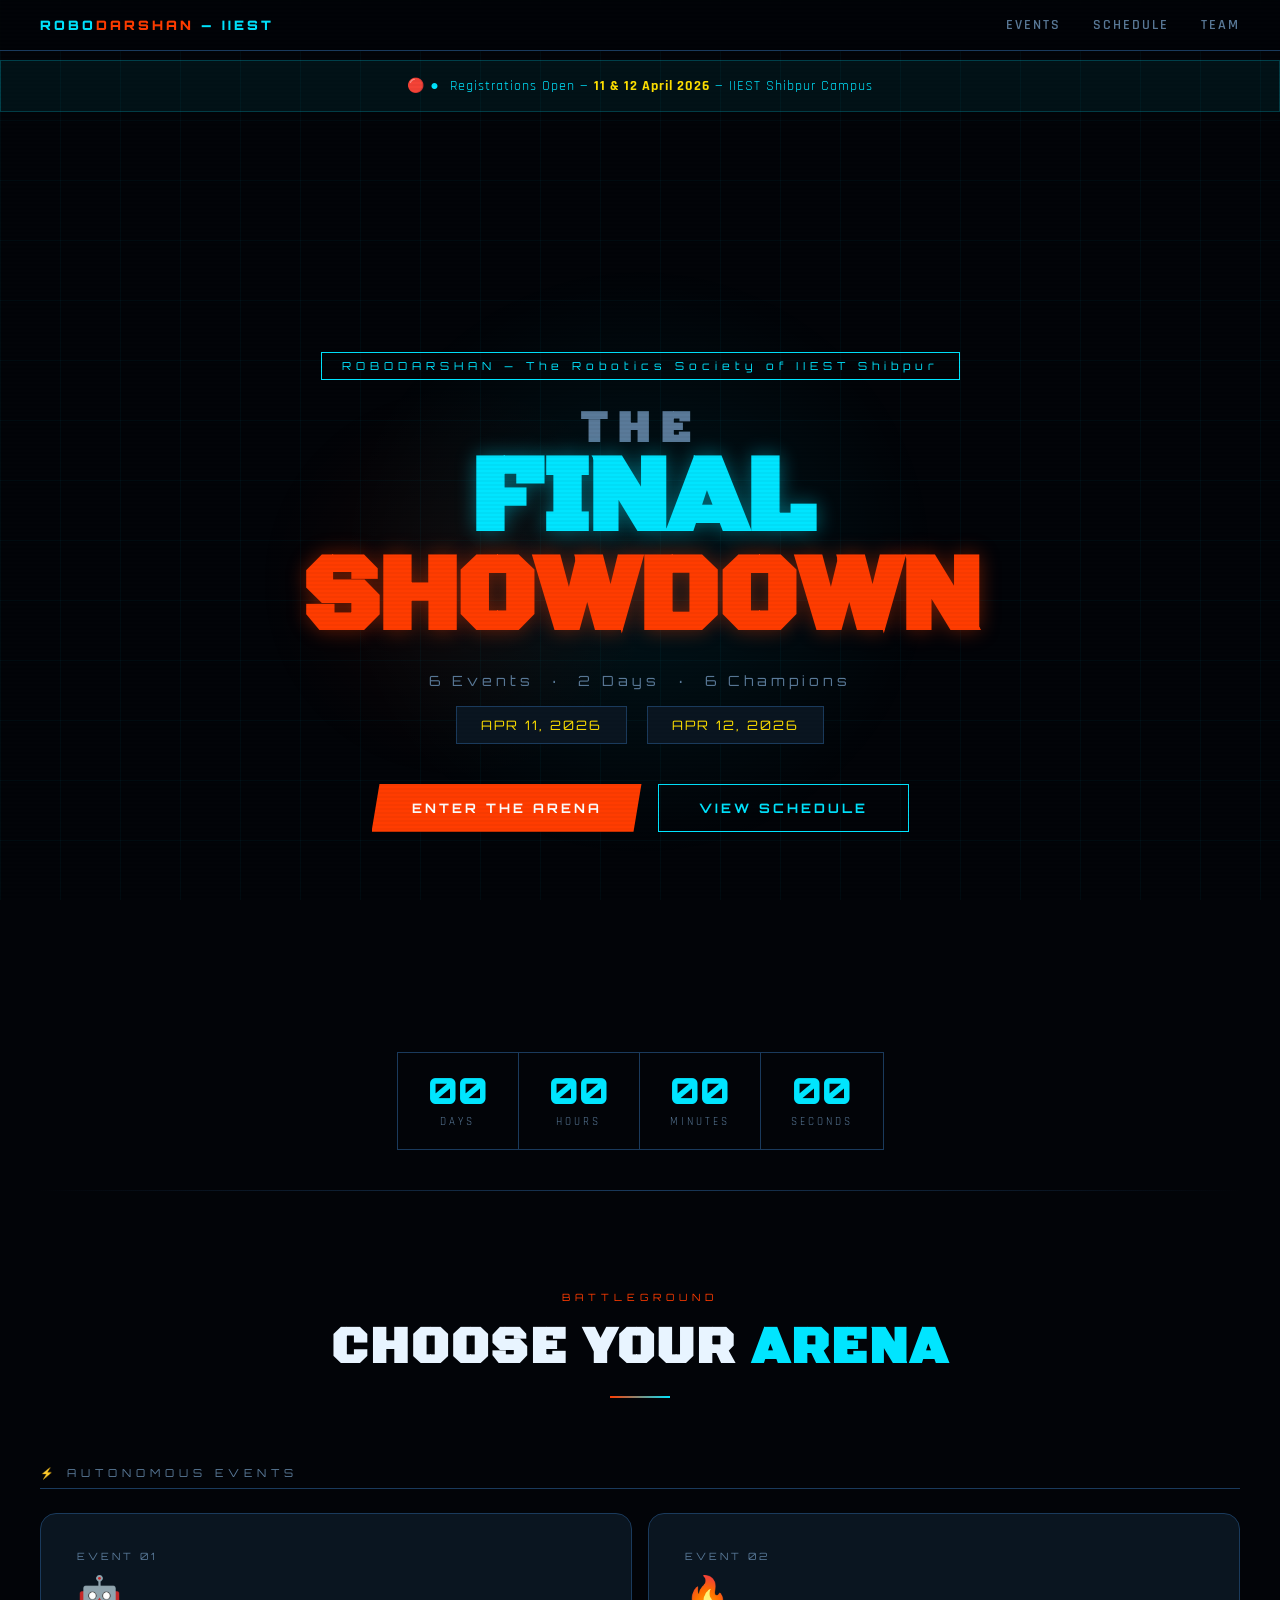
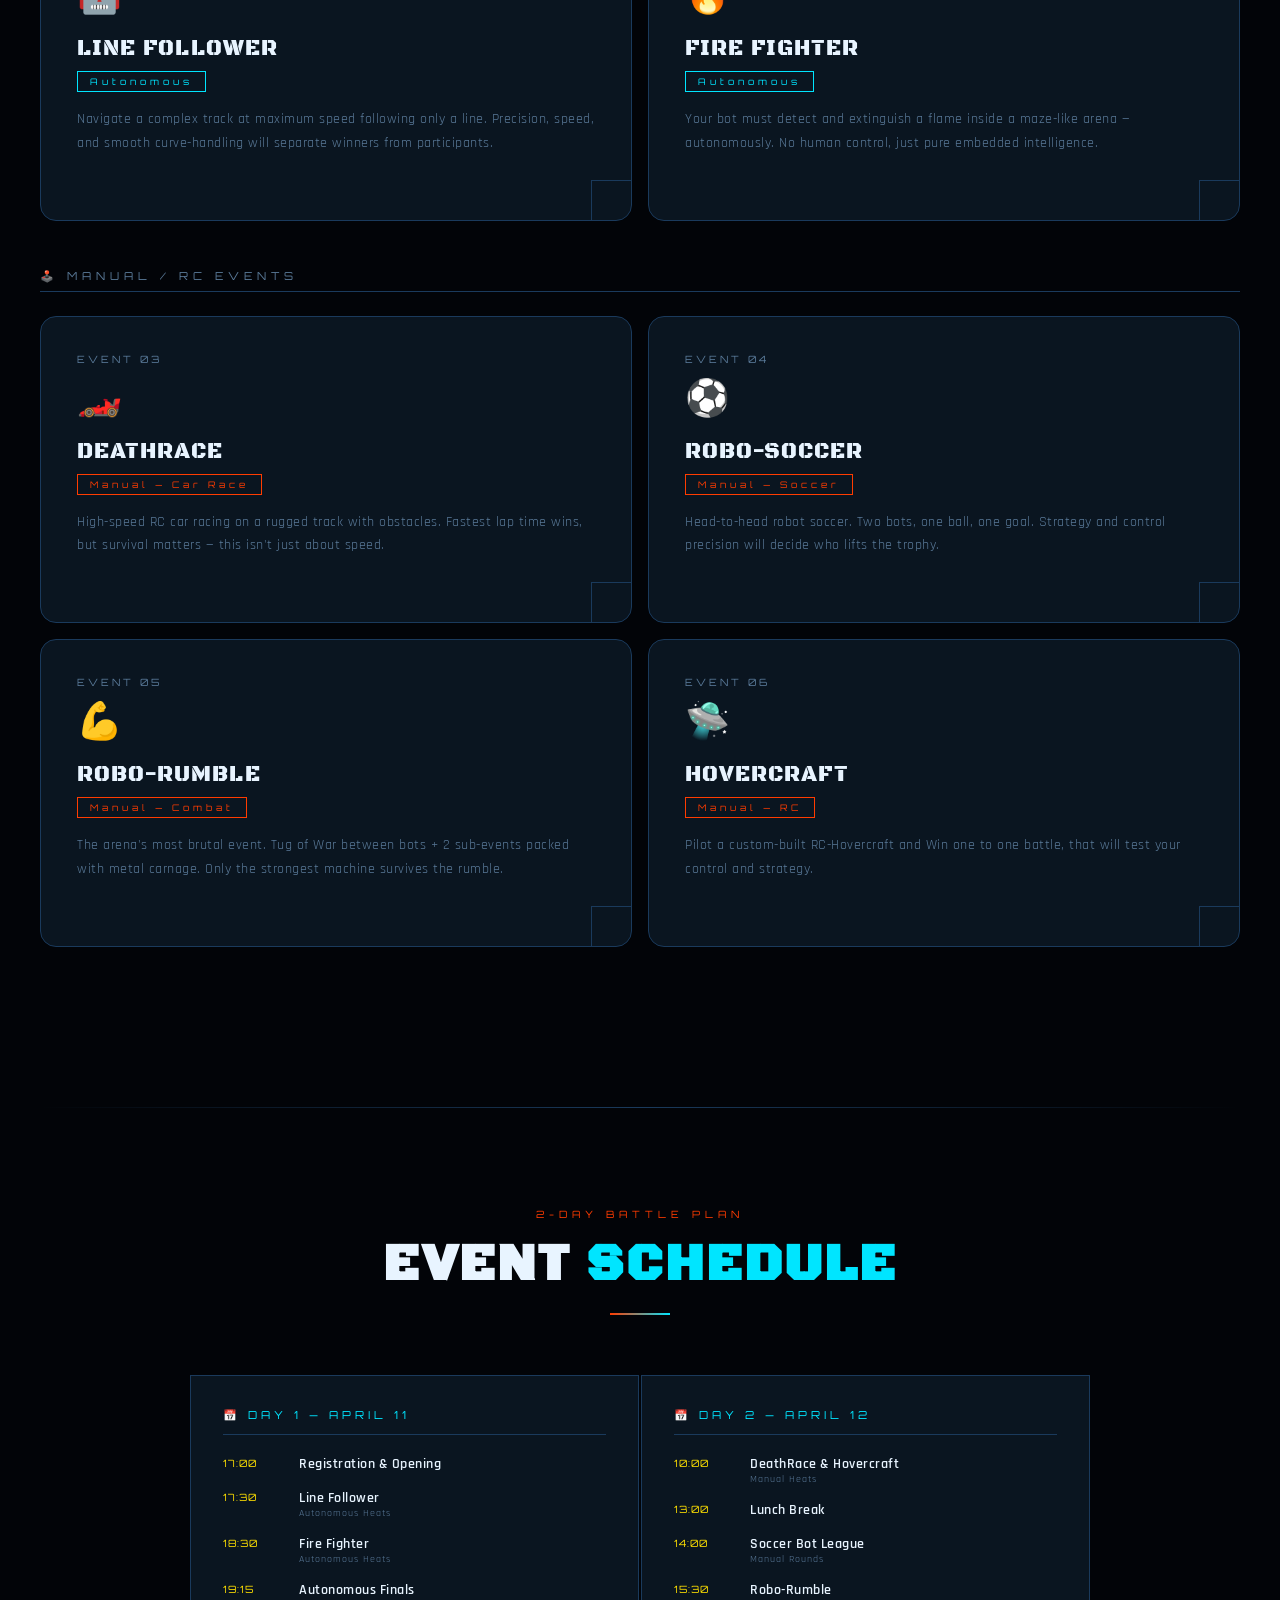
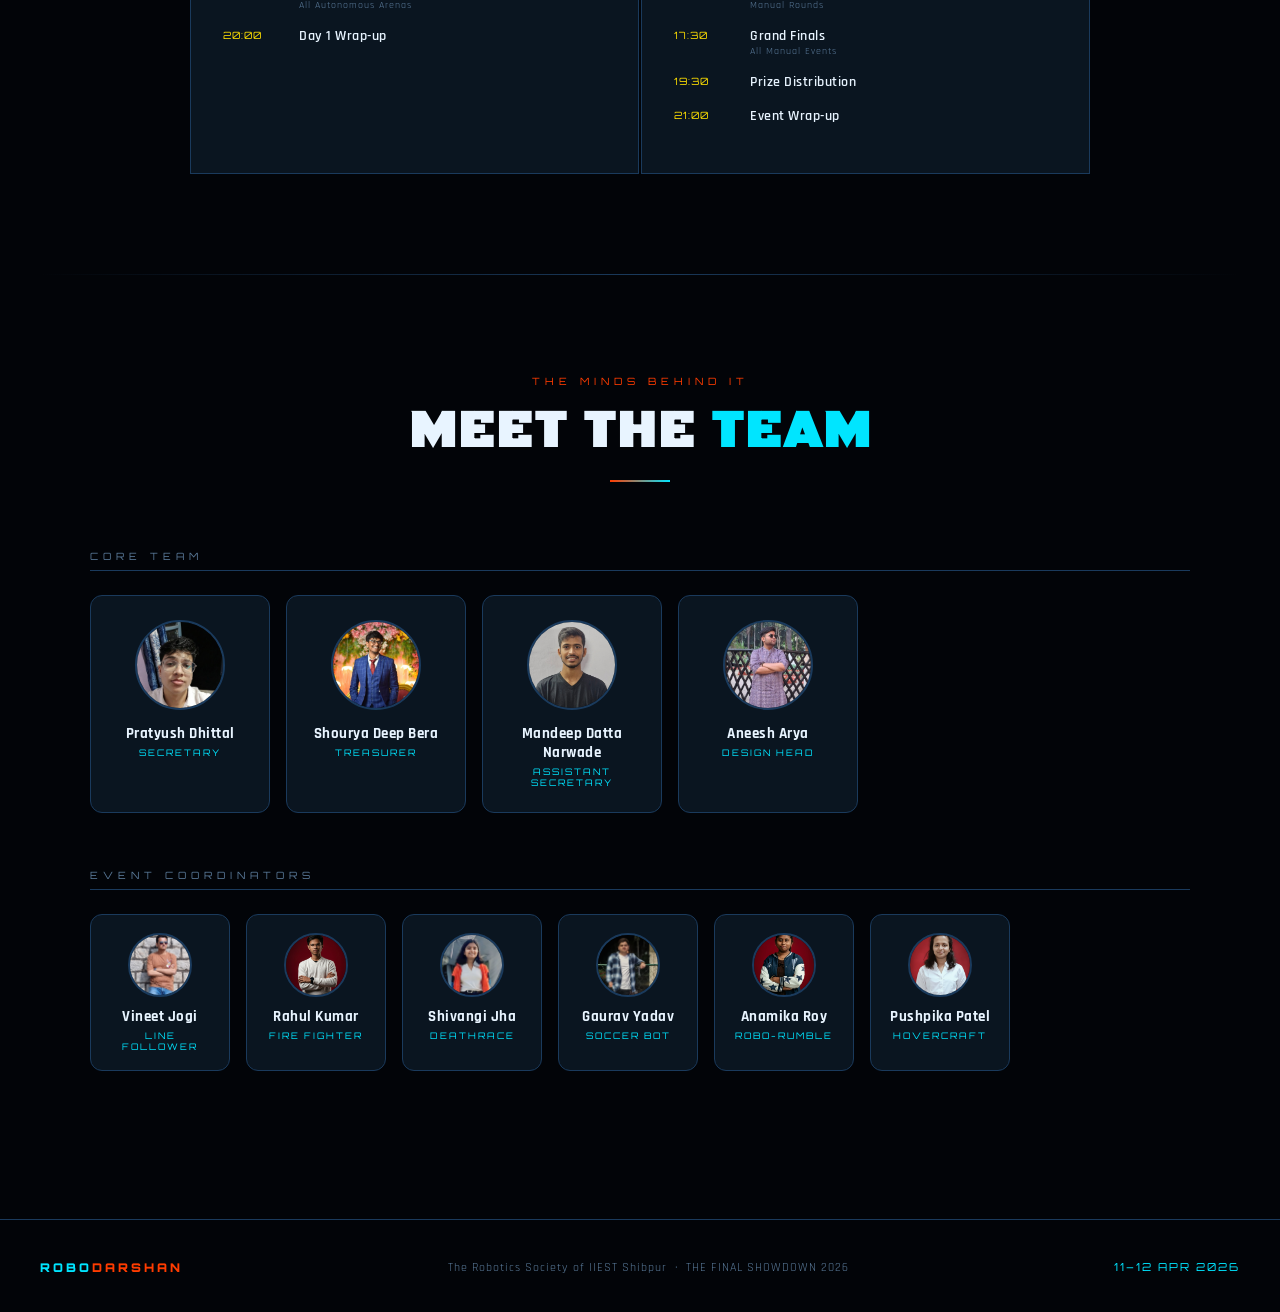
==== index.html @ cfd4f97e "Added rulebook some" ====
<!DOCTYPE html>
<html lang="en">

<head>
  <meta charset="UTF-8">
  <meta name="viewport" content="width=device-width, initial-scale=1.0">
  <title>THE FINAL SHOWDOWN — RoboDarshan, IIEST Shibpur</title>
  <link href="https://fonts.googleapis.com/css2?family=Black+Ops+One&family=Orbitron:wght@400;700;900&family=Rajdhani:wght@300;400;600;700&display=swap" rel="stylesheet">
  <link rel="stylesheet" href="style.css">
</head>

<body>

  <div class="grid-bg"></div>

  <!-- NAV -->
  <nav>
    <div class="nav-logo">ROBO<span>DARSHAN</span> — IIEST</div>
    <div class="nav-links">
      <a href="#events">Events</a>
      <a href="#schedule">Schedule</a>
      <a href="#team">Team</a>
    </div>
    <button class="hamburger" id="hamburgerBtn" onclick="toggleMobileNav()" aria-label="Toggle navigation">
      <span></span><span></span><span></span>
    </button>
  </nav>

  <!-- MOBILE NAV DRAWER -->
  <div class="mobile-nav" id="mobileNav">
    <a href="#events" onclick="closeMobileNav()">Events</a>
    <a href="#schedule" onclick="closeMobileNav()">Schedule</a>
    <a href="#team" onclick="closeMobileNav()">Team</a>
  </div>

  <!-- INFO BANNER -->
  <div class="info-banner" style="margin-top:60px">
    🔴 <span class="blink">●</span>&nbsp; Registrations Open — <strong>11 &amp; 12 April 2026</strong> — IIEST Shibpur Campus
  </div>

  <!-- HERO -->
  <section class="hero">
    <div class="hero-glow"></div>
    <div class="hero-glow2"></div>
    <div class="org-tag">ROBODARSHAN — The Robotics Society of IIEST Shibpur</div>
    <h1>
      <span class="the">THE</span>
      <span class="final">FINAL</span><br>
      <span class="showdown">SHOWDOWN</span>
    </h1>
    <p class="hero-sub">6 Events &nbsp;·&nbsp; 2 Days &nbsp;·&nbsp; 6 Champions</p>
    <div class="hero-date">
      <div class="date-badge">APR 11, 2026</div>
      <div class="date-badge">APR 12, 2026</div>
    </div>
    <div class="hero-cta">
      <a href="#events" class="btn-primary">Enter the Arena</a>
      <a href="#schedule" class="btn-secondary">View Schedule</a>
    </div>
  </section>

  <!-- COUNTDOWN -->
  <div class="countdown-section">
    <div class="countdown-wrap">
      <div class="cd-unit"><span class="cd-num" id="cd-days">18</span><span class="cd-label">Days</span></div>
      <div class="cd-unit"><span class="cd-num" id="cd-hours">00</span><span class="cd-label">Hours</span></div>
      <div class="cd-unit"><span class="cd-num" id="cd-mins">00</span><span class="cd-label">Minutes</span></div>
      <div class="cd-unit"><span class="cd-num" id="cd-secs">00</span><span class="cd-label">Seconds</span></div>
    </div>
  </div>

  <div class="divider"></div>

  <!-- EVENTS -->
  <section class="events-section" id="events">
    <div class="section-header">
      <p class="section-tag">Battleground</p>
      <h2 class="section-title">Choose Your <span>Arena</span></h2>
      <div class="section-line"></div>
    </div>

    <div style="max-width:1200px; margin:0 auto;">
      <div class="category-label">⚡ Autonomous Events</div>
      <div class="events-grid" style="margin-bottom:40px">

        <div class="event-card" onclick="openEventModal('line-follower')">
          <div class="event-num">EVENT 01</div>
          <span class="event-icon">🤖</span>
          <div class="event-name">Line Follower</div>
          <span class="event-type auto">Autonomous</span>
          <p class="event-desc">Navigate a complex track at maximum speed following only a line. Precision, speed, and smooth curve-handling will separate winners from participants.</p>
          <div class="event-click-hint">Click to register →</div>
          <div class="event-corner"></div>
        </div>

        <div class="event-card" onclick="openEventModal('fire-fighter')">
          <div class="event-num">EVENT 02</div>
          <span class="event-icon">🔥</span>
          <div class="event-name">Fire Fighter</div>
          <span class="event-type auto">Autonomous</span>
          <p class="event-desc">Your bot must detect and extinguish a flame inside a maze-like arena — autonomously. No human control, just pure embedded intelligence.</p>
          <div class="event-click-hint">Click to register →</div>
          <div class="event-corner"></div>
        </div>

      </div>

      <div class="category-label">🕹️ Manual / RC Events</div>
      <div class="events-grid">

        <div class="event-card manual" onclick="openEventModal('deathrace')">
          <div class="event-num">EVENT 03</div>
          <span class="event-icon">🏎️</span>
          <div class="event-name">DeathRace</div>
          <span class="event-type manual">Manual — Car Race</span>
          <p class="event-desc">High-speed RC car racing on a rugged track with obstacles. Fastest lap time wins, but survival matters — this isn't just about speed.</p>
          <div class="event-click-hint">Click to register →</div>
          <div class="event-corner"></div>
        </div>

        <div class="event-card manual" onclick="openEventModal('soccer-bot')">
          <div class="event-num">EVENT 04</div>
          <span class="event-icon">⚽</span>
          <div class="event-name">Robo-Soccer</div>
          <span class="event-type manual">Manual — Soccer</span>
          <p class="event-desc">Head-to-head robot soccer. Two bots, one ball, one goal. Strategy and control precision will decide who lifts the trophy.</p>
          <div class="event-click-hint">Click to register →</div>
          <div class="event-corner"></div>
        </div>

        <div class="event-card manual" onclick="openEventModal('robo-rumble')">
          <div class="event-num">EVENT 05</div>
          <span class="event-icon">💪</span>
          <div class="event-name">Robo-Rumble</div>
          <span class="event-type manual">Manual — Combat</span>
          <p class="event-desc">The arena's most brutal event. Tug of War between bots + 2 sub-events packed with metal carnage. Only the strongest machine survives the rumble.</p>
          <div class="event-click-hint">Click to register →</div>
          <div class="event-corner"></div>
        </div>

        <div class="event-card manual" onclick="openEventModal('hovercraft')">
          <div class="event-num">EVENT 06</div>
          <span class="event-icon">🛸</span>
          <div class="event-name">Hovercraft</div>
          <span class="event-type manual">Manual — RC</span>
          <p class="event-desc">Pilot a custom-built RC-Hovercraft and Win one to one battle, that will test your control and strategy.</p>
          <div class="event-click-hint">Click to register →</div>
          <div class="event-corner"></div>
        </div>

      </div>
    </div>
  </section>

  <!-- EVENT MODAL -->
  <div class="modal-overlay" id="eventModal" onclick="closeEventModal(event)">
    <div class="modal-box">
      <button class="modal-close" onclick="closeEventModal(null, true)">✕</button>

      <!-- INFO PANEL -->
      <div class="modal-header">
        <span class="modal-icon" id="modalIcon"></span>
        <div>
          <div class="modal-event-num" id="modalNum"></div>
          <h2 class="modal-title" id="modalTitle"></h2>
          <span class="modal-type" id="modalType"></span>
        </div>
      </div>
      <div class="modal-body">
        <div class="modal-section">
          <div class="modal-section-label">About the Event</div>
          <p class="modal-desc" id="modalDesc"></p>
        </div>
        <div class="modal-stats" id="modalStats"></div>
        <div class="modal-section">
          <div class="modal-section-label">Event Coordinators</div>
          <div class="modal-coordinators" id="modalCoordinators"></div>
        </div>
        <div class="modal-actions">
          <button class="btn-primary" onclick="showRegisterPanel()">⚡ &nbsp; Register for this Event</button>
          <button class="btn-rulebook" id="modalRulebookBtn">📄 View Rulebook</button>
        </div>
      </div>

      <!-- REGISTRATION PANEL (slides in on Register click) -->
      <div class="modal-register-panel" id="modalRegisterPanel">
        <div class="modal-reg-header">
          <button class="modal-back-btn" onclick="hideRegisterPanel()">← Back</button>
          <div>
            <div class="modal-reg-event-tag" id="regPanelEventTag"></div>
            <h3 class="modal-reg-title">Register Your Team</h3>
          </div>
        </div>

        <div id="modal-form-area">
          <div class="modal-form-grid">

            <div class="form-group">
              <label>Team Name <span class="req">*</span></label>
              <input type="text" id="m-teamName" placeholder="e.g. Team RoboKing">
            </div>
            <div class="form-group">
              <label>Leader Name <span class="req">*</span></label>
              <input type="text" id="m-leaderName" placeholder="Full name">
            </div>

            <div class="form-group">
              <label>Email <span class="req">*</span></label>
              <input type="email" id="m-email" placeholder="leader@email.com">
            </div>
            <div class="form-group">
              <label>Phone <span class="req">*</span></label>
              <input type="tel" id="m-phone" placeholder="10-digit number" maxlength="10"
                oninput="sanitizeModalPhone(this)" inputmode="numeric">
              <span class="field-hint" id="m-phoneHint"></span>
            </div>

            <div class="form-group modal-form-full">
              <label>College / Institution <span class="req">*</span></label>
              <input type="text" id="m-college" value="INDIAN INSTITUTE OF ENGINEERING SCIENCE AND TECHNOLOGY, SHIBPUR">
            </div>

            <div class="form-group">
              <label>Team Size <span class="req">*</span></label>
              <select id="m-teamSize">
                <option value="">Select size</option>
                <option value="2">2 Members</option>
                <option value="3">3 Members</option>
                <option value="4">4 Members</option>
                <option value="5">5 Members</option>
              </select>
            </div>
            <div class="form-group">
              <label>Year of Study <span class="req">*</span></label>
              <select id="m-year">
                <option value="">Select year</option>
                <option value="1st Year">1st Year</option>
                <option value="2nd Year">2nd Year</option>
                <option value="3rd Year">3rd Year</option>
                <option value="4th Year">4th Year</option>
                <option value="PG / PhD">PG / PhD</option>
              </select>
            </div>

            <div class="form-group modal-form-full">
              <label>Participating In</label>
              <div class="modal-events-list" id="modalEventsList"></div>
            </div>

            <div class="form-group modal-form-full">
              <label>Notes / Questions</label>
              <textarea id="m-notes" placeholder="Any special requirements or questions..."></textarea>
            </div>
          </div>

          <div id="modal-form-error"></div>
          <button class="submit-btn" id="m-submitBtn" onclick="submitModalForm()">
            <span id="m-submitText">⚡ &nbsp; CONFIRM REGISTRATION</span>
            <span id="m-submitLoader" style="display:none;">⏳ &nbsp; SUBMITTING...</span>
          </button>
        </div>

        <!-- SUCCESS STATE -->
        <div class="success-msg" id="modal-successMsg">
          <div class="success-icon">🤖</div>
          <h3>You're In, Warrior!</h3>
          <p>KEEP THE REG. ID FOR FUTURE REFERENCE.<br>Registration received. Prepare your bots.<br>The arena awaits.</p>
          <div class="reg-id" id="modal-regIdDisplay"></div>
          <br><br>
          <button class="btn-secondary" onclick="closeEventModal(null,true)">Back to Events</button>
        </div>
      </div>

    </div>
  </div>

  <div class="divider"></div>

  <!-- SCHEDULE -->
  <section class="schedule-section" id="schedule">
    <div class="section-header">
      <p class="section-tag">2-Day Battle Plan</p>
      <h2 class="section-title">Event <span>Schedule</span></h2>
      <div class="section-line"></div>
    </div>
    <div class="schedule-grid">
      <div class="schedule-day">
        <div class="schedule-day-title">📅 Day 1 — April 11</div>
        <div class="schedule-item">
          <div class="sch-time">17:00</div>
          <div><div class="sch-event">Registration &amp; Opening</div></div>
        </div>
        <div class="schedule-item">
          <div class="sch-time">17:30</div>
          <div><div class="sch-event">Line Follower</div><div class="sch-type">Autonomous Heats</div></div>
        </div>
        <div class="schedule-item">
          <div class="sch-time">18:30</div>
          <div><div class="sch-event">Fire Fighter</div><div class="sch-type">Autonomous Heats</div></div>
        </div>
        <div class="schedule-item">
          <div class="sch-time">19:15</div>
          <div><div class="sch-event">Autonomous Finals</div><div class="sch-type">All Autonomous Arenas</div></div>
        </div>
        <div class="schedule-item">
          <div class="sch-time">20:00</div>
          <div><div class="sch-event">Day 1 Wrap-up</div></div>
        </div>
      </div>
      <div class="schedule-day">
        <div class="schedule-day-title">📅 Day 2 — April 12</div>
        <div class="schedule-item">
          <div class="sch-time">10:00</div>
          <div><div class="sch-event">DeathRace &amp; Hovercraft</div><div class="sch-type">Manual Heats</div></div>
        </div>
        <div class="schedule-item">
          <div class="sch-time">13:00</div>
          <div><div class="sch-event">Lunch Break</div></div>
        </div>
        <div class="schedule-item">
          <div class="sch-time">14:00</div>
          <div><div class="sch-event">Soccer Bot League</div><div class="sch-type">Manual Rounds</div></div>
        </div>
        <div class="schedule-item">
          <div class="sch-time">15:30</div>
          <div><div class="sch-event">Robo-Rumble</div><div class="sch-type">Manual Rounds</div></div>
        </div>
        <div class="schedule-item">
          <div class="sch-time">17:30</div>
          <div><div class="sch-event">Grand Finals</div><div class="sch-type">All Manual Events</div></div>
        </div>
        <div class="schedule-item">
          <div class="sch-time">19:30</div>
          <div><div class="sch-event">Prize Distribution</div></div>
        </div>
        <div class="schedule-item">
          <div class="sch-time">21:00</div>
          <div><div class="sch-event">Event Wrap-up</div></div>
        </div>
      </div>
    </div>
  </section>

  <div class="divider"></div>

  <!-- TEAM SECTION -->
  <section class="team-section" id="team">
    <div class="section-header">
      <p class="section-tag">The Minds Behind It</p>
      <h2 class="section-title">Meet the <span>Team</span></h2>
      <div class="section-line"></div>
    </div>

    <div class="team-grid" style="max-width:1100px; margin:0 auto;">

      <!-- CORE TEAM -->
      <div class="team-row-label">Core Team</div>
      <div class="team-row">
        <div class="team-card">
          <div class="team-img-wrap">
            <img src="images/pratyush.jpg" alt="Pratyush Dhittal" onerror="this.style.display='none'; this.nextElementSibling.style.display='flex'">
            <div class="team-img-placeholder">🤖</div>
          </div>
          <div class="team-info">
            <div class="team-name">Pratyush Dhittal</div>
            <div class="team-role">Secretary</div>
          </div>
        </div>
        <div class="team-card">
          <div class="team-img-wrap">
            <img src="images/shourya.jpg" alt="Shourya Deep Bera" onerror="this.style.display='none'; this.nextElementSibling.style.display='flex'">
            <div class="team-img-placeholder">🤖</div>
          </div>
          <div class="team-info">
            <div class="team-name">Shourya Deep Bera</div>
            <div class="team-role">Treasurer</div>
          </div>
        </div>
        <div class="team-card">
          <div class="team-img-wrap">
            <img src="images/mandeep.jpg" alt="Mandeep Datta Narwade" onerror="this.style.display='none'; this.nextElementSibling.style.display='flex'">
            <div class="team-img-placeholder">🤖</div>
          </div>
          <div class="team-info">
            <div class="team-name">Mandeep Datta Narwade</div>
            <div class="team-role">Assistant Secretary</div>
          </div>
        </div>
        <div class="team-card">
          <div class="team-img-wrap">
            <img src="images/aneesh.jpg" alt="Aneesh Arya" onerror="this.style.display='none'; this.nextElementSibling.style.display='flex'">
            <div class="team-img-placeholder">🤖</div>
          </div>
          <div class="team-info">
            <div class="team-name">Aneesh Arya</div>
            <div class="team-role">Design Head</div>
          </div>
        </div>
      </div>

      <!-- EVENT COORDINATORS -->
      <div class="team-row-label">Event Coordinators</div>
      <div class="team-row">
        <div class="team-card coord">
          <div class="team-img-wrap small">
            <img src="images/vineet.jpg" alt="Vineet Jogi" onerror="this.style.display='none'; this.nextElementSibling.style.display='flex'">
            <div class="team-img-placeholder">⚙️</div>
          </div>
          <div class="team-info">
            <div class="team-name">Vineet Jogi</div>
            <div class="team-role">Line Follower</div>
          </div>
        </div>
        <div class="team-card coord">
          <div class="team-img-wrap small">
            <img src="images/rahul.jpg" alt="Rahul Kumar" onerror="this.style.display='none'; this.nextElementSibling.style.display='flex'">
            <div class="team-img-placeholder">⚙️</div>
          </div>
          <div class="team-info">
            <div class="team-name">Rahul Kumar</div>
            <div class="team-role">Fire Fighter</div>
          </div>
        </div>
        <div class="team-card coord">
          <div class="team-img-wrap small">
            <img src="images/shivangi.jpg" alt="Shivangi Jha" onerror="this.style.display='none'; this.nextElementSibling.style.display='flex'">
            <div class="team-img-placeholder">⚙️</div>
          </div>
          <div class="team-info">
            <div class="team-name">Shivangi Jha</div>
            <div class="team-role">DeathRace</div>
          </div>
        </div>
        <div class="team-card coord">
          <div class="team-img-wrap small">
            <img src="images/gaurav.jpg" alt="Gaurav Yadav" onerror="this.style.display='none'; this.nextElementSibling.style.display='flex'">
            <div class="team-img-placeholder">⚙️</div>
          </div>
          <div class="team-info">
            <div class="team-name">Gaurav Yadav</div>
            <div class="team-role">Soccer Bot</div>
          </div>
        </div>
        <div class="team-card coord">
          <div class="team-img-wrap small">
            <img src="images/anamika.jpg" alt="Anamika Roy" onerror="this.style.display='none'; this.nextElementSibling.style.display='flex'">
            <div class="team-img-placeholder">⚙️</div>
          </div>
          <div class="team-info">
            <div class="team-name">Anamika Roy</div>
            <div class="team-role">Robo-Rumble</div>
          </div>
        </div>
        <div class="team-card coord">
          <div class="team-img-wrap small">
            <img src="images/pushpika.jpg" alt="Pushpika Patel" onerror="this.style.display='none'; this.nextElementSibling.style.display='flex'">
            <div class="team-img-placeholder">⚙️</div>
          </div>
          <div class="team-info">
            <div class="team-name">Pushpika Patel</div>
            <div class="team-role">Hovercraft</div>
          </div>
        </div>
      </div>

    </div>
  </section>

  <!-- FOOTER -->
  <footer>
    <div class="footer-logo">ROBO<span>DARSHAN</span></div>
    <div class="footer-text">The Robotics Society of IIEST Shibpur &nbsp;·&nbsp; THE FINAL SHOWDOWN 2026</div>
    <div class="footer-text" style="color:var(--accent); font-family:'Orbitron',monospace; font-size:11px; letter-spacing:2px;">11–12 APR 2026</div>
  </footer>

  <script src="script.js"></script>
</body>
</html>
---- style.css ----
:root {
    --bg: #020408;
    --surface: #070d14;
    --card: #0a1520;
    --border: #1a3a5c;
    --accent: #00e5ff;
    --accent2: #ff3c00;
    --accent3: #ffe000;
    --text: #e8f4ff;
    --muted: #5a7a99;
    --glow: 0 0 20px rgba(0, 229, 255, 0.4);
    --glow2: 0 0 20px rgba(255, 60, 0, 0.4);
}

* { margin: 0; padding: 0; box-sizing: border-box; }
html { scroll-behavior: smooth; }

body {
    background: var(--bg);
    color: var(--text);
    font-family: 'Rajdhani', sans-serif;
    overflow-x: hidden;
}

body::before {
    content: '';
    position: fixed;
    inset: 0;
    background: repeating-linear-gradient(0deg, transparent, transparent 2px, rgba(0, 0, 0, 0.03) 2px, rgba(0, 0, 0, 0.03) 4px);
    pointer-events: none;
    z-index: 9999;
}

.grid-bg {
    position: fixed;
    inset: 0;
    background-image:
        linear-gradient(rgba(0, 229, 255, 0.04) 1px, transparent 1px),
        linear-gradient(90deg, rgba(0, 229, 255, 0.04) 1px, transparent 1px);
    background-size: 60px 60px;
    pointer-events: none;
    z-index: 0;
}

/* NAV */
nav {
    position: fixed;
    top: 0; left: 0; right: 0;
    z-index: 100;
    display: flex;
    align-items: center;
    justify-content: space-between;
    padding: 16px 40px;
    background: rgba(2, 4, 8, 0.85);
    backdrop-filter: blur(12px);
    border-bottom: 1px solid var(--border);
}
.nav-logo {
    font-family: 'Orbitron', monospace;
    font-weight: 900;
    font-size: 13px;
    color: var(--accent);
    letter-spacing: 3px;
    text-transform: uppercase;
}
.nav-logo span { color: var(--accent2); }
.nav-links { display: flex; gap: 32px; }
.nav-links a {
    color: var(--muted);
    text-decoration: none;
    font-family: 'Rajdhani', sans-serif;
    font-weight: 600;
    font-size: 14px;
    letter-spacing: 2px;
    text-transform: uppercase;
    transition: color 0.2s;
}
.nav-links a:hover { color: var(--accent); }

/* HAMBURGER */
.hamburger {
    display: none;
    flex-direction: column;
    justify-content: center;
    gap: 5px;
    background: none;
    border: none;
    cursor: pointer;
    padding: 6px;
    z-index: 200;
}
.hamburger span {
    display: block;
    width: 24px;
    height: 2px;
    background: var(--accent);
    border-radius: 2px;
    transition: all 0.3s;
    transform-origin: center;
}
.hamburger.open span:nth-child(1) { transform: translateY(7px) rotate(45deg); }
.hamburger.open span:nth-child(2) { opacity: 0; transform: scaleX(0); }
.hamburger.open span:nth-child(3) { transform: translateY(-7px) rotate(-45deg); }

/* MOBILE NAV */
.mobile-nav {
    display: none;
    position: fixed;
    top: 57px; left: 0; right: 0;
    background: rgba(2, 4, 8, 0.97);
    backdrop-filter: blur(16px);
    border-bottom: 1px solid var(--border);
    z-index: 99;
    flex-direction: column;
    padding: 0;
    max-height: 0;
    overflow: hidden;
    transition: max-height 0.35s ease, padding 0.3s ease;
}
.mobile-nav.open { max-height: 300px; padding: 12px 0; }
.mobile-nav a {
    color: var(--text);
    text-decoration: none;
    font-family: 'Orbitron', monospace;
    font-size: 13px;
    letter-spacing: 3px;
    text-transform: uppercase;
    padding: 16px 32px;
    border-bottom: 1px solid var(--border);
    transition: color 0.2s, background 0.2s;
    display: block;
}
.mobile-nav a:last-child { border-bottom: none; }
.mobile-nav a:hover { color: var(--accent); background: rgba(0, 229, 255, 0.04); }

/* INFO BANNER */
.info-banner {
    background: rgba(0, 229, 255, 0.06);
    border: 1px solid rgba(0, 229, 255, 0.2);
    padding: 16px 32px;
    text-align: center;
    font-family: 'Rajdhani', sans-serif;
    font-size: 14px;
    color: var(--accent);
    letter-spacing: 1px;
}
.info-banner strong { color: var(--accent3); }

/* HERO */
.hero {
    position: relative;
    min-height: 100vh;
    display: flex;
    flex-direction: column;
    align-items: center;
    justify-content: center;
    text-align: center;
    padding: 120px 20px 60px;
    overflow: hidden;
    z-index: 1;
}
.hero-glow {
    position: absolute;
    width: 600px; height: 600px;
    border-radius: 50%;
    background: radial-gradient(circle, rgba(0, 229, 255, 0.08) 0%, transparent 70%);
    top: 50%; left: 50%;
    transform: translate(-50%, -50%);
    pointer-events: none;
}
.hero-glow2 {
    position: absolute;
    width: 400px; height: 400px;
    border-radius: 50%;
    background: radial-gradient(circle, rgba(255, 60, 0, 0.06) 0%, transparent 70%);
    top: 30%; left: 20%;
    pointer-events: none;
}
.org-tag {
    font-family: 'Orbitron', monospace;
    font-size: 11px;
    letter-spacing: 5px;
    color: var(--accent);
    border: 1px solid var(--accent);
    padding: 6px 20px;
    margin-bottom: 30px;
    display: inline-block;
    animation: fadeDown 0.8s ease both;
}
.hero h1 {
    font-family: 'Black Ops One', cursive;
    font-size: clamp(52px, 10vw, 110px);
    line-height: 0.9;
    color: var(--text);
    text-transform: uppercase;
    letter-spacing: -2px;
    animation: fadeUp 0.8s 0.2s ease both;
}
.hero h1 .the { font-size: 0.4em; color: var(--muted); display: block; letter-spacing: 10px; }
.hero h1 .final { color: var(--accent); text-shadow: var(--glow); }
.hero h1 .showdown { color: var(--accent2); text-shadow: var(--glow2); }
.hero-sub {
    font-family: 'Orbitron', monospace;
    font-size: 14px;
    letter-spacing: 4px;
    color: var(--muted);
    margin-top: 24px;
    animation: fadeUp 0.8s 0.4s ease both;
}
.hero-date {
    margin-top: 16px;
    display: flex;
    gap: 20px;
    justify-content: center;
    animation: fadeUp 0.8s 0.5s ease both;
}
.date-badge {
    background: var(--card);
    border: 1px solid var(--border);
    padding: 10px 24px;
    font-family: 'Orbitron', monospace;
    font-size: 13px;
    color: var(--accent3);
    letter-spacing: 2px;
}
.hero-cta {
    margin-top: 40px;
    display: flex;
    gap: 16px;
    flex-wrap: wrap;
    justify-content: center;
    animation: fadeUp 0.8s 0.6s ease both;
}

/* BUTTONS */
.btn-primary {
    background: var(--accent2);
    color: #fff;
    font-family: 'Orbitron', monospace;
    font-weight: 700;
    font-size: 13px;
    letter-spacing: 3px;
    padding: 16px 40px;
    border: none;
    cursor: pointer;
    text-transform: uppercase;
    text-decoration: none;
    display: inline-block;
    clip-path: polygon(8px 0%, 100% 0%, calc(100% - 8px) 100%, 0% 100%);
    transition: all 0.2s;
}
.btn-primary:hover { background: #ff6030; box-shadow: var(--glow2); transform: translateY(-2px); }
.btn-secondary {
    background: transparent;
    color: var(--accent);
    font-family: 'Orbitron', monospace;
    font-weight: 700;
    font-size: 13px;
    letter-spacing: 3px;
    padding: 15px 40px;
    border: 1px solid var(--accent);
    cursor: pointer;
    text-transform: uppercase;
    text-decoration: none;
    display: inline-block;
    transition: all 0.2s;
}
.btn-secondary:hover { background: rgba(0, 229, 255, 0.1); box-shadow: var(--glow); }

/* COUNTDOWN */
.countdown-section {
    position: relative;
    z-index: 1;
    padding: 40px 20px;
    text-align: center;
}
.countdown-wrap {
    display: inline-flex;
    border: 1px solid var(--border);
    overflow: hidden;
}
.cd-unit {
    padding: 20px 30px;
    border-right: 1px solid var(--border);
    min-width: 100px;
}
.cd-unit:last-child { border-right: none; }
.cd-num {
    font-family: 'Orbitron', monospace;
    font-size: 36px;
    font-weight: 900;
    color: var(--accent);
    display: block;
    line-height: 1;
}
.cd-label {
    font-size: 11px;
    letter-spacing: 3px;
    color: var(--muted);
    text-transform: uppercase;
    margin-top: 6px;
    display: block;
}

/* SECTION */
section { position: relative; z-index: 1; }
.section-header { text-align: center; margin-bottom: 60px; }
.section-tag {
    font-family: 'Orbitron', monospace;
    font-size: 10px;
    letter-spacing: 5px;
    color: var(--accent2);
    text-transform: uppercase;
    margin-bottom: 12px;
}
.section-title {
    font-family: 'Black Ops One', cursive;
    font-size: clamp(30px, 5vw, 52px);
    text-transform: uppercase;
    letter-spacing: 2px;
}
.section-title span { color: var(--accent); }
.section-line {
    width: 60px;
    height: 2px;
    background: linear-gradient(90deg, var(--accent2), var(--accent));
    margin: 16px auto 0;
}
.divider {
    max-width: 1200px;
    margin: 0 auto;
    height: 1px;
    background: linear-gradient(90deg, transparent, var(--border), transparent);
}

/* EVENTS */
.events-section { padding: 100px 40px; }
.category-label {
    font-family: 'Orbitron', monospace;
    font-size: 11px;
    letter-spacing: 5px;
    color: var(--muted);
    text-transform: uppercase;
    padding: 8px 0;
    border-bottom: 1px solid var(--border);
    margin-bottom: 24px;
}
.events-grid {
    display: grid;
    grid-template-columns: repeat(2, 1fr);
    gap: 16px;
    max-width: 1200px;
    margin: 0 auto 60px;
}
.event-card {
    background: var(--card);
    border: 1px solid var(--border);
    border-radius: 16px;
    padding: 36px;
    position: relative;
    overflow: hidden;
    cursor: pointer;
    transition: all 0.3s;
}
.event-card::before {
    content: '';
    position: absolute;
    inset: 0;
    background: linear-gradient(135deg, rgba(0, 229, 255, 0.04), transparent);
    opacity: 0;
    transition: opacity 0.3s;
}
.event-card:hover::before { opacity: 1; }
.event-card:hover { border-color: var(--accent); transform: translateY(-4px); box-shadow: 0 8px 40px rgba(0, 229, 255, 0.1); }
.event-card.manual:hover { border-color: var(--accent2); box-shadow: 0 8px 40px rgba(255, 60, 0, 0.1); }
.event-card.manual::before { background: linear-gradient(135deg, rgba(255, 60, 0, 0.04), transparent); }
.event-num { font-family: 'Orbitron', monospace; font-size: 10px; color: var(--muted); letter-spacing: 3px; margin-bottom: 12px; }
.event-icon { font-size: 36px; margin-bottom: 16px; display: block; }
.event-name { font-family: 'Black Ops One', cursive; font-size: 22px; text-transform: uppercase; color: var(--text); letter-spacing: 1px; margin-bottom: 8px; }
.event-type {
    font-family: 'Orbitron', monospace;
    font-size: 9px;
    letter-spacing: 4px;
    padding: 4px 12px;
    border: 1px solid;
    display: inline-block;
    margin-bottom: 16px;
}
.event-type.auto { color: var(--accent); border-color: var(--accent); }
.event-type.manual { color: var(--accent2); border-color: var(--accent2); }
.event-desc { font-size: 14px; color: var(--muted); line-height: 1.7; letter-spacing: 0.5px; }
.event-click-hint {
    font-family: 'Orbitron', monospace;
    font-size: 9px;
    letter-spacing: 2px;
    color: var(--accent);
    margin-top: 16px;
    opacity: 0;
    transition: opacity 0.2s;
}
.event-card:hover .event-click-hint { opacity: 1; }
.event-card.manual:hover .event-click-hint { color: var(--accent2); }
.event-corner {
    position: absolute;
    bottom: 0; right: 0;
    width: 40px; height: 40px;
    border-top: 1px solid var(--border);
    border-left: 1px solid var(--border);
    transition: all 0.3s;
}
.event-card:hover .event-corner { width: 60px; height: 60px; border-color: var(--accent); }
.event-card.manual:hover .event-corner { border-color: var(--accent2); }

/* =========================================
   EVENT MODAL
   ========================================= */
.modal-overlay {
    position: fixed;
    inset: 0;
    background: rgba(2, 4, 8, 0.88);
    backdrop-filter: blur(8px);
    z-index: 500;
    display: flex;
    align-items: center;
    justify-content: center;
    padding: 20px;
    opacity: 0;
    pointer-events: none;
    transition: opacity 0.3s;
}
.modal-overlay.open { opacity: 1; pointer-events: all; }
.modal-box {
    background: var(--card);
    border: 1px solid var(--border);
    max-width: 640px;
    width: 100%;
    position: relative;
    max-height: 90vh;
    overflow-y: auto;
    transform: translateY(30px);
    transition: transform 0.3s;
}
.modal-overlay.open .modal-box { transform: translateY(0); }
.modal-box::before {
    content: '';
    position: absolute;
    top: -1px; left: 40px; right: 40px;
    height: 2px;
    background: linear-gradient(90deg, transparent, var(--accent), var(--accent2), transparent);
}
.modal-close {
    position: absolute;
    top: 16px; right: 16px;
    background: none;
    border: 1px solid var(--border);
    color: var(--muted);
    font-size: 14px;
    width: 32px; height: 32px;
    cursor: pointer;
    display: flex;
    align-items: center;
    justify-content: center;
    transition: all 0.2s;
    z-index: 2;
}
.modal-close:hover { border-color: var(--accent2); color: var(--accent2); }
.modal-header {
    display: flex;
    align-items: flex-start;
    gap: 20px;
    padding: 40px 40px 24px;
    border-bottom: 1px solid var(--border);
}
.modal-icon { font-size: 48px; line-height: 1; flex-shrink: 0; }
.modal-event-num { font-family: 'Orbitron', monospace; font-size: 10px; color: var(--muted); letter-spacing: 3px; margin-bottom: 6px; }
.modal-title { font-family: 'Black Ops One', cursive; font-size: 28px; text-transform: uppercase; letter-spacing: 1px; color: var(--text); margin-bottom: 8px; }
.modal-type { font-family: 'Orbitron', monospace; font-size: 9px; letter-spacing: 4px; padding: 4px 12px; border: 1px solid; display: inline-block; }
.modal-type.auto { color: var(--accent); border-color: var(--accent); }
.modal-type.manual { color: var(--accent2); border-color: var(--accent2); }
.modal-body { padding: 28px 40px 40px; }
.modal-section { margin-bottom: 28px; }
.modal-section-label {
    font-family: 'Orbitron', monospace;
    font-size: 10px;
    letter-spacing: 4px;
    color: var(--accent);
    text-transform: uppercase;
    margin-bottom: 12px;
    padding-bottom: 8px;
    border-bottom: 1px solid var(--border);
}
.modal-desc { font-size: 15px; color: var(--muted); line-height: 1.8; }
.modal-stats {
    display: grid;
    grid-template-columns: repeat(3, 1fr);
    gap: 12px;
    margin-bottom: 28px;
}
.modal-stat { background: var(--surface); border: 1px solid var(--border); padding: 14px; text-align: center; }
.modal-stat-val { font-family: 'Orbitron', monospace; font-size: 18px; font-weight: 900; color: var(--accent3); display: block; }
.modal-stat-key { font-size: 10px; color: var(--muted); letter-spacing: 2px; text-transform: uppercase; margin-top: 4px; display: block; }
.modal-coordinators { display: flex; flex-direction: column; gap: 12px; }
.coordinator-card {
    display: flex;
    align-items: center;
    gap: 14px;
    background: var(--surface);
    border: 1px solid var(--border);
    padding: 14px 16px;
}
.coord-avatar {
    width: 40px; height: 40px;
    border-radius: 50%;
    background: var(--border);
    display: flex;
    align-items: center;
    justify-content: center;
    font-size: 18px;
    flex-shrink: 0;
    overflow: hidden;
}
.coord-avatar img { width: 100%; height: 100%; object-fit: cover; border-radius: 50%; }
.coord-name { font-weight: 700; font-size: 15px; letter-spacing: 0.5px; }
.coord-contact { font-family: 'Orbitron', monospace; font-size: 10px; color: var(--accent); letter-spacing: 1px; margin-top: 2px; }
.modal-actions {
    display: flex;
    gap: 12px;
    margin-top: 28px;
    padding-top: 24px;
    border-top: 1px solid var(--border);
    flex-wrap: wrap;
}

/* RULEBOOK BUTTON */
.btn-rulebook {
    background: transparent;
    color: var(--accent3);
    font-family: 'Orbitron', monospace;
    font-weight: 700;
    font-size: 12px;
    letter-spacing: 2px;
    padding: 15px 28px;
    border: 1px solid var(--accent3);
    cursor: pointer;
    text-transform: uppercase;
    transition: all 0.2s;
    text-decoration: none;
    display: inline-block;
}
.btn-rulebook:hover { background: rgba(255, 224, 0, 0.08); box-shadow: 0 0 16px rgba(255,224,0,0.2); }
.btn-rulebook.coming-soon { opacity: 0.5; cursor: not-allowed; }

/* =========================================
   MODAL REGISTRATION PANEL
   ========================================= */
.modal-register-panel {
    display: none;
    border-top: 1px solid var(--border);
}
.modal-register-panel.active { display: block; }

.modal-reg-header {
    display: flex;
    align-items: center;
    gap: 16px;
    padding: 24px 40px 20px;
    border-bottom: 1px solid var(--border);
    background: rgba(0,229,255,0.02);
}
.modal-back-btn {
    background: none;
    border: 1px solid var(--border);
    color: var(--muted);
    font-family: 'Orbitron', monospace;
    font-size: 10px;
    letter-spacing: 2px;
    padding: 8px 16px;
    cursor: pointer;
    transition: all 0.2s;
    white-space: nowrap;
}
.modal-back-btn:hover { border-color: var(--accent); color: var(--accent); }
.modal-reg-event-tag {
    font-family: 'Orbitron', monospace;
    font-size: 9px;
    letter-spacing: 3px;
    color: var(--accent2);
    text-transform: uppercase;
    margin-bottom: 4px;
}
.modal-reg-title {
    font-family: 'Black Ops One', cursive;
    font-size: 20px;
    text-transform: uppercase;
    letter-spacing: 1px;
    color: var(--text);
}
.modal-form-grid {
    display: grid;
    grid-template-columns: 1fr 1fr;
    gap: 16px;
    padding: 24px 40px 0;
}
.modal-form-full { grid-column: 1 / -1; }

.modal-events-list { display: flex; flex-wrap: wrap; gap: 8px; margin-bottom: 16px; }
.primary-event-badge {
    display: flex;
    align-items: center;
    gap: 8px;
    background: rgba(0,229,255,0.08);
    border: 1px solid var(--accent);
    padding: 8px 16px;
    font-family: 'Orbitron', monospace;
    font-size: 11px;
    letter-spacing: 2px;
    color: var(--accent);
}
.primary-event-badge .lock-icon { font-size: 12px; }

.modal-extra-events { margin-top: 4px; }
.modal-extra-label {
    font-family: 'Orbitron', monospace;
    font-size: 9px;
    letter-spacing: 3px;
    color: var(--muted);
    text-transform: uppercase;
    display: block;
    margin-bottom: 10px;
}

#modal-form-error {
    color: var(--accent2);
    font-family: 'Orbitron', monospace;
    font-size: 11px;
    letter-spacing: 2px;
    margin: 12px 40px 0;
    text-align: center;
    min-height: 18px;
    display: none;
}
.modal-register-panel .submit-btn {
    margin: 20px 40px 40px;
    width: calc(100% - 80px);
}
.modal-register-panel .success-msg { padding: 40px; }

/* FORM SHARED STYLES */
.form-group { display: flex; flex-direction: column; gap: 8px; }
.form-group label {
    font-family: 'Orbitron', monospace;
    font-size: 10px;
    letter-spacing: 3px;
    color: var(--muted);
    text-transform: uppercase;
}
.req { color: var(--accent2); }
.form-group input,
.form-group select,
.form-group textarea {
    background: var(--surface);
    border: 1px solid var(--border);
    color: var(--text);
    font-family: 'Rajdhani', sans-serif;
    font-size: 15px;
    padding: 12px 16px;
    outline: none;
    transition: border-color 0.2s;
    width: 100%;
    -webkit-appearance: none;
    appearance: none;
}
.form-group input:focus,
.form-group select:focus,
.form-group textarea:focus {
    border-color: var(--accent);
    box-shadow: 0 0 0 1px rgba(0,229,255,0.2) inset;
}
.form-group input.error,
.form-group select.error { border-color: var(--accent2); }
.form-group select option { background: var(--surface); }
.form-group textarea { resize: vertical; min-height: 80px; }
.field-hint {
    font-family: 'Orbitron', monospace;
    font-size: 9px;
    letter-spacing: 2px;
    color: var(--accent2);
    min-height: 14px;
    display: block;
}
.field-hint.ok { color: #00e596; }

.events-checkboxes {
    display: grid;
    grid-template-columns: 1fr 1fr;
    gap: 10px;
    margin-top: 8px;
}
.checkbox-item {
    display: flex;
    align-items: center;
    gap: 10px;
    cursor: pointer;
    padding: 10px 14px;
    border: 1px solid var(--border);
    transition: all 0.2s;
}
.checkbox-item:hover { border-color: var(--accent); background: rgba(0, 229, 255, 0.03); }
.checkbox-item input[type="checkbox"] { accent-color: var(--accent); width: 16px; height: 16px; cursor: pointer; flex-shrink: 0; }
.checkbox-item span { font-size: 13px; font-weight: 600; letter-spacing: 1px; }
.checkbox-item .event-tag { font-family: 'Orbitron', monospace; font-size: 8px; letter-spacing: 2px; color: var(--muted); }
.checkbox-col { display: flex; flex-direction: column; gap: 4px; }

.submit-btn {
    width: 100%;
    background: linear-gradient(135deg, var(--accent2), #ff6b35);
    color: #fff;
    font-family: 'Orbitron', monospace;
    font-weight: 700;
    font-size: 14px;
    letter-spacing: 4px;
    padding: 18px;
    border: none;
    cursor: pointer;
    text-transform: uppercase;
    margin-top: 24px;
    transition: all 0.3s;
    clip-path: polygon(12px 0%, 100% 0%, calc(100% - 12px) 100%, 0% 100%);
}
.submit-btn:hover { background: linear-gradient(135deg, #ff6b35, var(--accent2)); box-shadow: 0 4px 30px rgba(255, 60, 0, 0.4); transform: translateY(-2px); }
.submit-btn:disabled { opacity: 0.5; cursor: not-allowed; transform: none; }

/* SUCCESS */
.success-msg { display: none; text-align: center; padding: 40px; }
.success-msg.show { display: block; }
.success-icon { font-size: 60px; margin-bottom: 16px; }
.success-msg h3 { font-family: 'Black Ops One', cursive; font-size: 28px; color: var(--accent); margin-bottom: 8px; }
.success-msg p { color: var(--muted); font-size: 15px; }
.reg-id {
    font-family: 'Orbitron', monospace;
    font-size: 13px;
    color: var(--accent3);
    margin-top: 16px;
    padding: 10px 20px;
    border: 1px solid var(--accent3);
    display: inline-block;
    letter-spacing: 3px;
}

/* =========================================
   SCHEDULE
   ========================================= */
.schedule-section { padding: 100px 40px; }
.schedule-grid {
    max-width: 900px;
    margin: 0 auto;
    display: grid;
    grid-template-columns: 1fr 1fr;
    gap: 2px;
}
.schedule-day { background: var(--card); border: 1px solid var(--border); padding: 32px; }
.schedule-day-title {
    font-family: 'Orbitron', monospace;
    font-size: 11px;
    letter-spacing: 4px;
    color: var(--accent);
    text-transform: uppercase;
    margin-bottom: 20px;
    padding-bottom: 12px;
    border-bottom: 1px solid var(--border);
}
.schedule-item { display: flex; gap: 16px; align-items: flex-start; margin-bottom: 16px; }
.sch-time { font-family: 'Orbitron', monospace; font-size: 10px; color: var(--accent3); letter-spacing: 1px; min-width: 60px; margin-top: 2px; }
.sch-event { font-size: 14px; font-weight: 600; letter-spacing: 0.5px; }
.sch-type { font-size: 10px; color: var(--muted); letter-spacing: 1px; }

/* =========================================
   TEAM SECTION
   ========================================= */
.team-section { padding: 100px 40px; }
.team-row-label {
    font-family: 'Orbitron', monospace;
    font-size: 10px;
    letter-spacing: 5px;
    color: var(--muted);
    text-transform: uppercase;
    padding: 8px 0;
    border-bottom: 1px solid var(--border);
    margin-bottom: 24px;
}
.team-row {
    display: flex;
    flex-wrap: wrap;
    gap: 16px;
    margin-bottom: 48px;
    justify-content: flex-start;
}
.team-card {
    background: var(--card);
    border: 1px solid var(--border);
    padding: 24px 20px;
    display: flex;
    flex-direction: column;
    align-items: center;
    text-align: center;
    width: 180px;
    transition: all 0.3s;
    position: relative;
    overflow: hidden;
    border-radius: 12px;
}
.team-card::before {
    content: '';
    position: absolute;
    inset: 0;
    background: linear-gradient(135deg, rgba(0, 229, 255, 0.04), transparent);
    opacity: 0;
    transition: opacity 0.3s;
}
.team-card:hover::before { opacity: 1; }
.team-card:hover { border-color: var(--accent); transform: translateY(-4px); box-shadow: 0 8px 30px rgba(0,229,255,0.08); }
.team-card.coord { width: 140px; padding: 18px 14px; }
.team-img-wrap {
    width: 90px; height: 90px;
    border-radius: 50%;
    overflow: hidden;
    border: 2px solid var(--border);
    margin-bottom: 14px;
    position: relative;
    background: var(--surface);
    transition: border-color 0.3s;
}
.team-card:hover .team-img-wrap { border-color: var(--accent); }
.team-img-wrap.small { width: 64px; height: 64px; margin-bottom: 10px; }
.team-img-wrap img { width: 100%; height: 100%; object-fit: cover; display: block; }
.team-img-placeholder {
    display: none;
    align-items: center;
    justify-content: center;
    width: 100%; height: 100%;
    font-size: 32px;
    background: var(--surface);
}
.team-img-wrap.small .team-img-placeholder { font-size: 22px; }
.team-name { font-family: 'Rajdhani', sans-serif; font-weight: 700; font-size: 15px; letter-spacing: 0.5px; color: var(--text); margin-bottom: 4px; }
.team-role { font-family: 'Orbitron', monospace; font-size: 9px; letter-spacing: 2px; color: var(--accent); text-transform: uppercase; }

/* FOOTER */
footer {
    position: relative;
    z-index: 1;
    border-top: 1px solid var(--border);
    padding: 40px;
    display: flex;
    align-items: center;
    justify-content: space-between;
    flex-wrap: wrap;
    gap: 16px;
}
.footer-logo { font-family: 'Orbitron', monospace; font-weight: 900; font-size: 12px; letter-spacing: 3px; color: var(--accent); }
.footer-logo span { color: var(--accent2); }
.footer-text { font-size: 12px; color: var(--muted); letter-spacing: 1px; }

/* ANIMATIONS */
@keyframes fadeUp {
    from { opacity: 0; transform: translateY(30px); }
    to { opacity: 1; transform: translateY(0); }
}
@keyframes fadeDown {
    from { opacity: 0; transform: translateY(-20px); }
    to { opacity: 1; transform: translateY(0); }
}
@keyframes blink {
    0%, 100% { opacity: 1; }
    50% { opacity: 0; }
}
.blink { animation: blink 1s step-end infinite; }

/* RESPONSIVE */
@media (max-width: 768px) {
    nav { padding: 14px 20px; }
    .nav-links { display: none; }
    .hamburger { display: flex; }
    .mobile-nav { display: flex; }
    .info-banner { font-size: 12px; padding: 12px 16px; margin-top: 57px !important; line-height: 1.6; }
    .hero { padding: 80px 20px 40px; min-height: auto; }
    .org-tag { font-size: 9px; letter-spacing: 2px; padding: 6px 14px; text-align: center; }
    .hero h1 { letter-spacing: -1px; }
    .hero-sub { font-size: 11px; letter-spacing: 2px; }
    .hero-date { flex-wrap: wrap; justify-content: center; gap: 10px; }
    .date-badge { font-size: 11px; padding: 8px 16px; }
    .hero-cta { gap: 12px; }
    .btn-primary, .btn-secondary { width: 100%; text-align: center; padding: 16px 20px; }
    .countdown-section { padding: 24px 12px; }
    .countdown-wrap { flex-wrap: wrap; justify-content: center; }
    .cd-unit { padding: 14px 16px; min-width: 72px; }
    .cd-num { font-size: 26px; }
    .cd-label { font-size: 9px; letter-spacing: 2px; }
    .events-section { padding: 60px 16px; }
    .events-grid { grid-template-columns: 1fr; gap: 12px; margin-bottom: 24px !important; }
    .event-card { padding: 24px 20px; border-radius: 12px; }
    .schedule-section { padding: 60px 16px; }
    .schedule-grid { grid-template-columns: 1fr; }
    .schedule-day { padding: 24px 20px; }
    .team-section { padding: 60px 16px; }
    .team-row {
        display: grid;
        grid-template-columns: 1fr 1fr;
        gap: 12px;
        margin-bottom: 32px;
    }
    .team-card {
        width: 100%;
        padding: 20px 12px;
        border-radius: 12px;
    }
    .team-card.coord {
        width: 100%;
        padding: 16px 10px;
    }
    .team-img-wrap { width: 72px; height: 72px; margin-bottom: 10px; }
    .team-img-wrap.small { width: 52px; height: 52px; margin-bottom: 8px; }
    .team-name { font-size: 13px; }
    .team-role { font-size: 8px; letter-spacing: 1px; }
    footer { flex-direction: column; text-align: center; padding: 32px 20px; }
    .modal-header { padding: 30px 24px 20px; flex-direction: column; }
    .modal-body { padding: 20px 24px 32px; }
    .modal-stats { grid-template-columns: repeat(3, 1fr); }
    .modal-actions { flex-direction: column; }
    .modal-actions .btn-primary,
    .modal-actions .btn-rulebook { width: 100%; text-align: center; }
    .modal-form-grid { grid-template-columns: 1fr; padding: 16px 20px 0; }
    .modal-form-full { grid-column: 1; }
    .modal-reg-header { padding: 20px; }
    .modal-register-panel .submit-btn { margin: 16px 20px 32px; width: calc(100% - 40px); }
    #modal-form-error { margin: 10px 20px 0; }
    .events-checkboxes { grid-template-columns: 1fr; }
    .submit-btn { clip-path: none; }
}
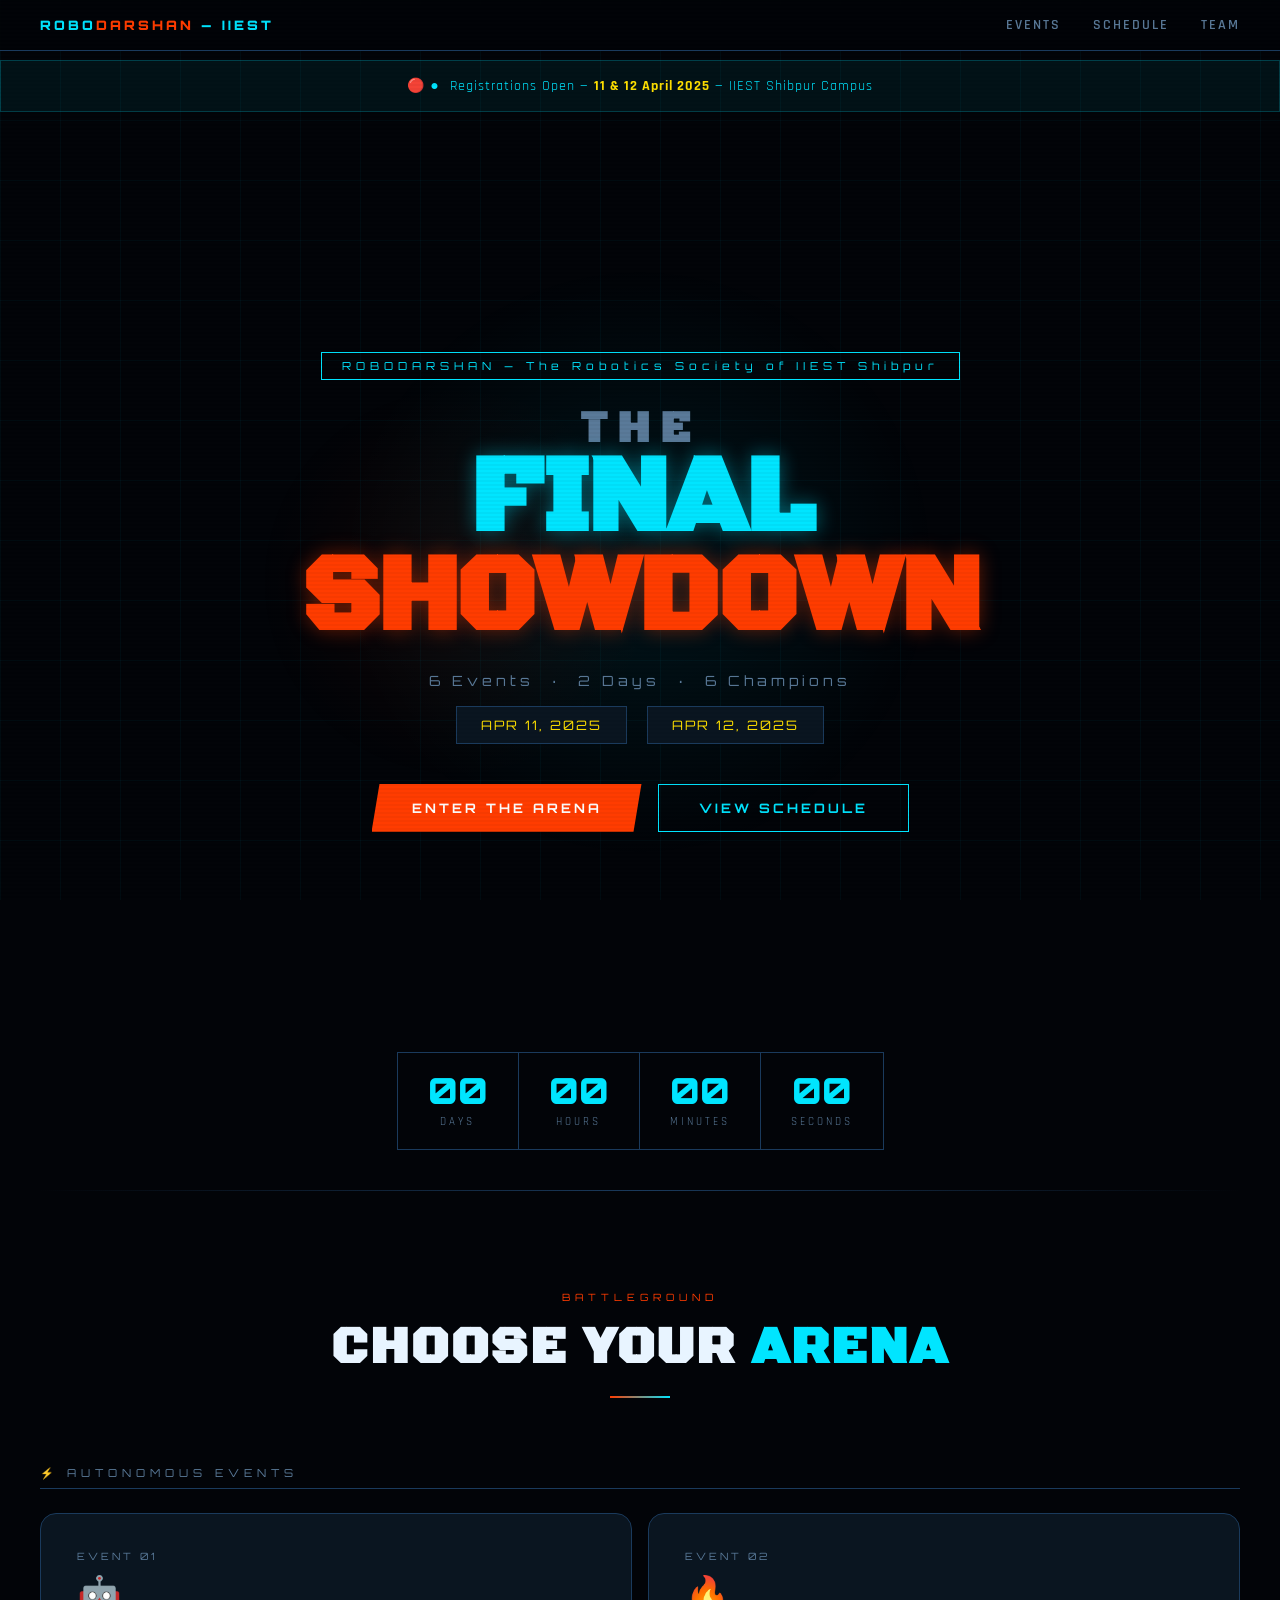
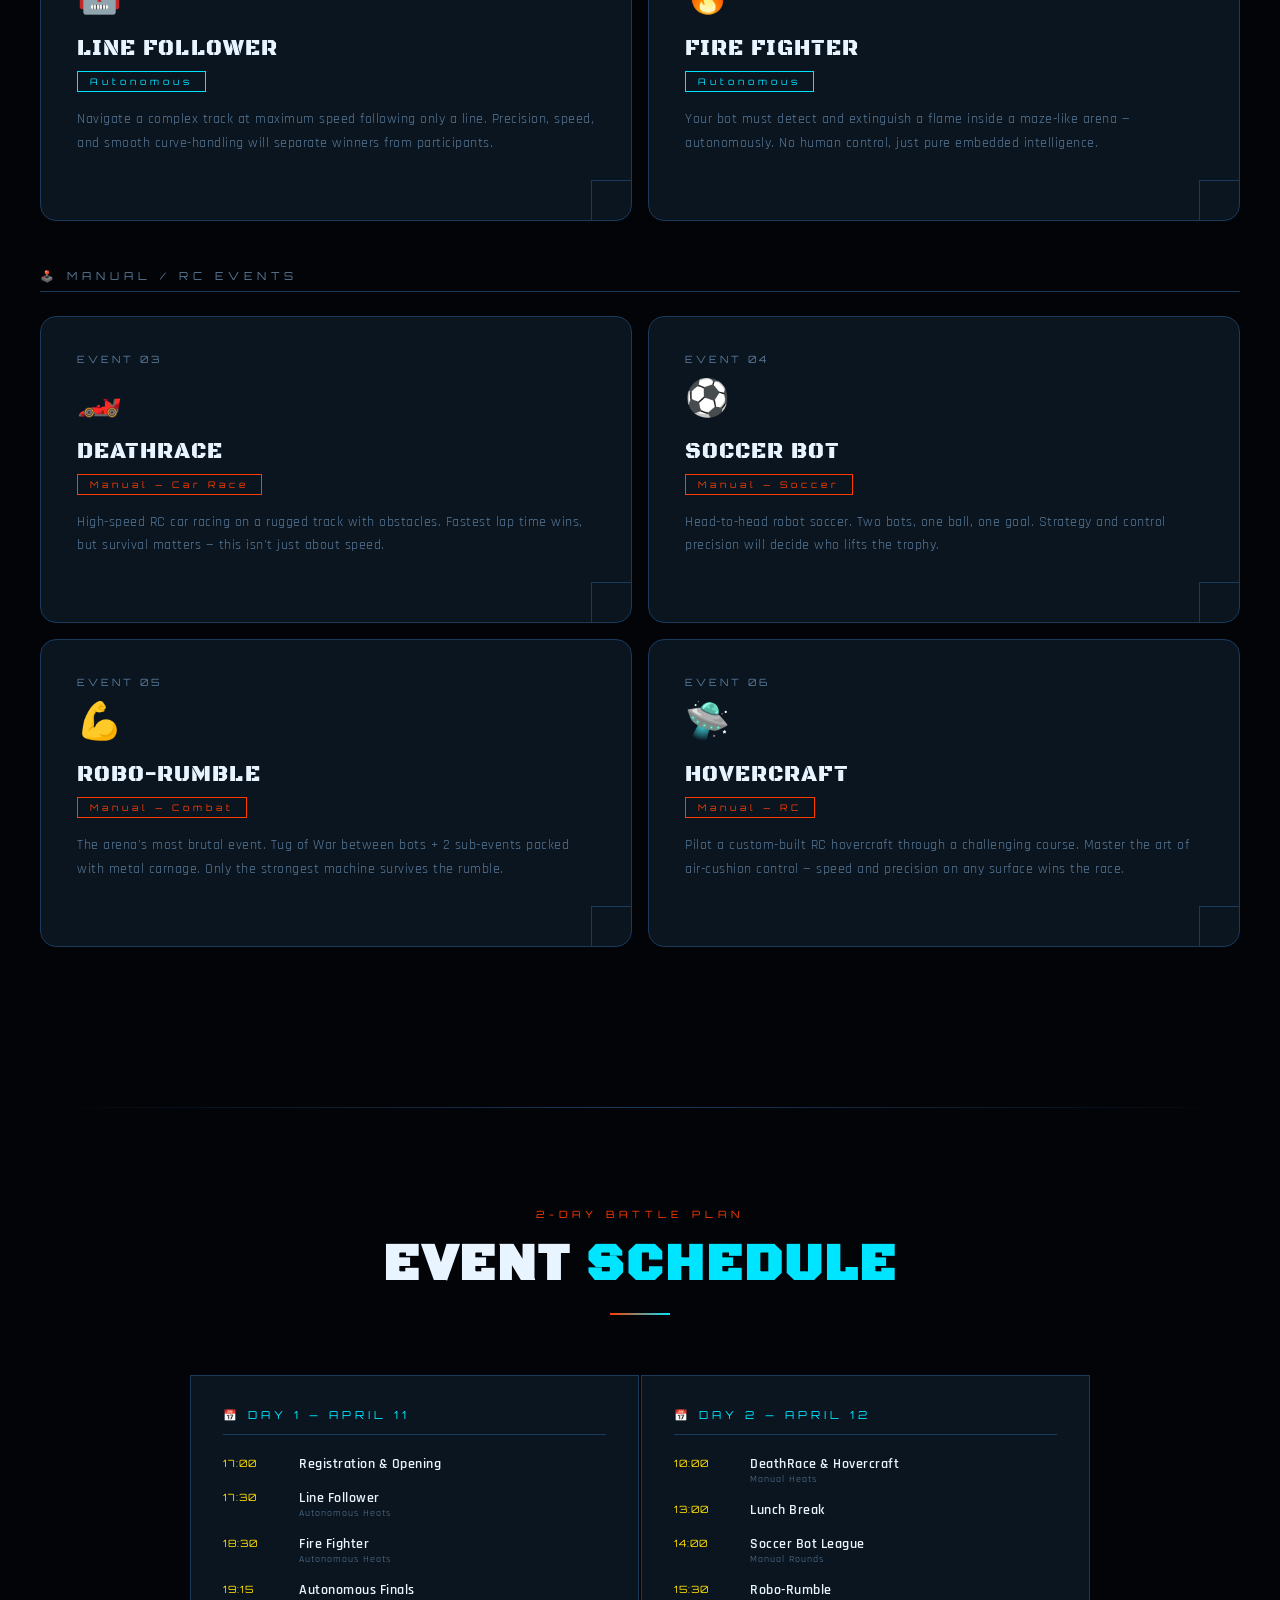
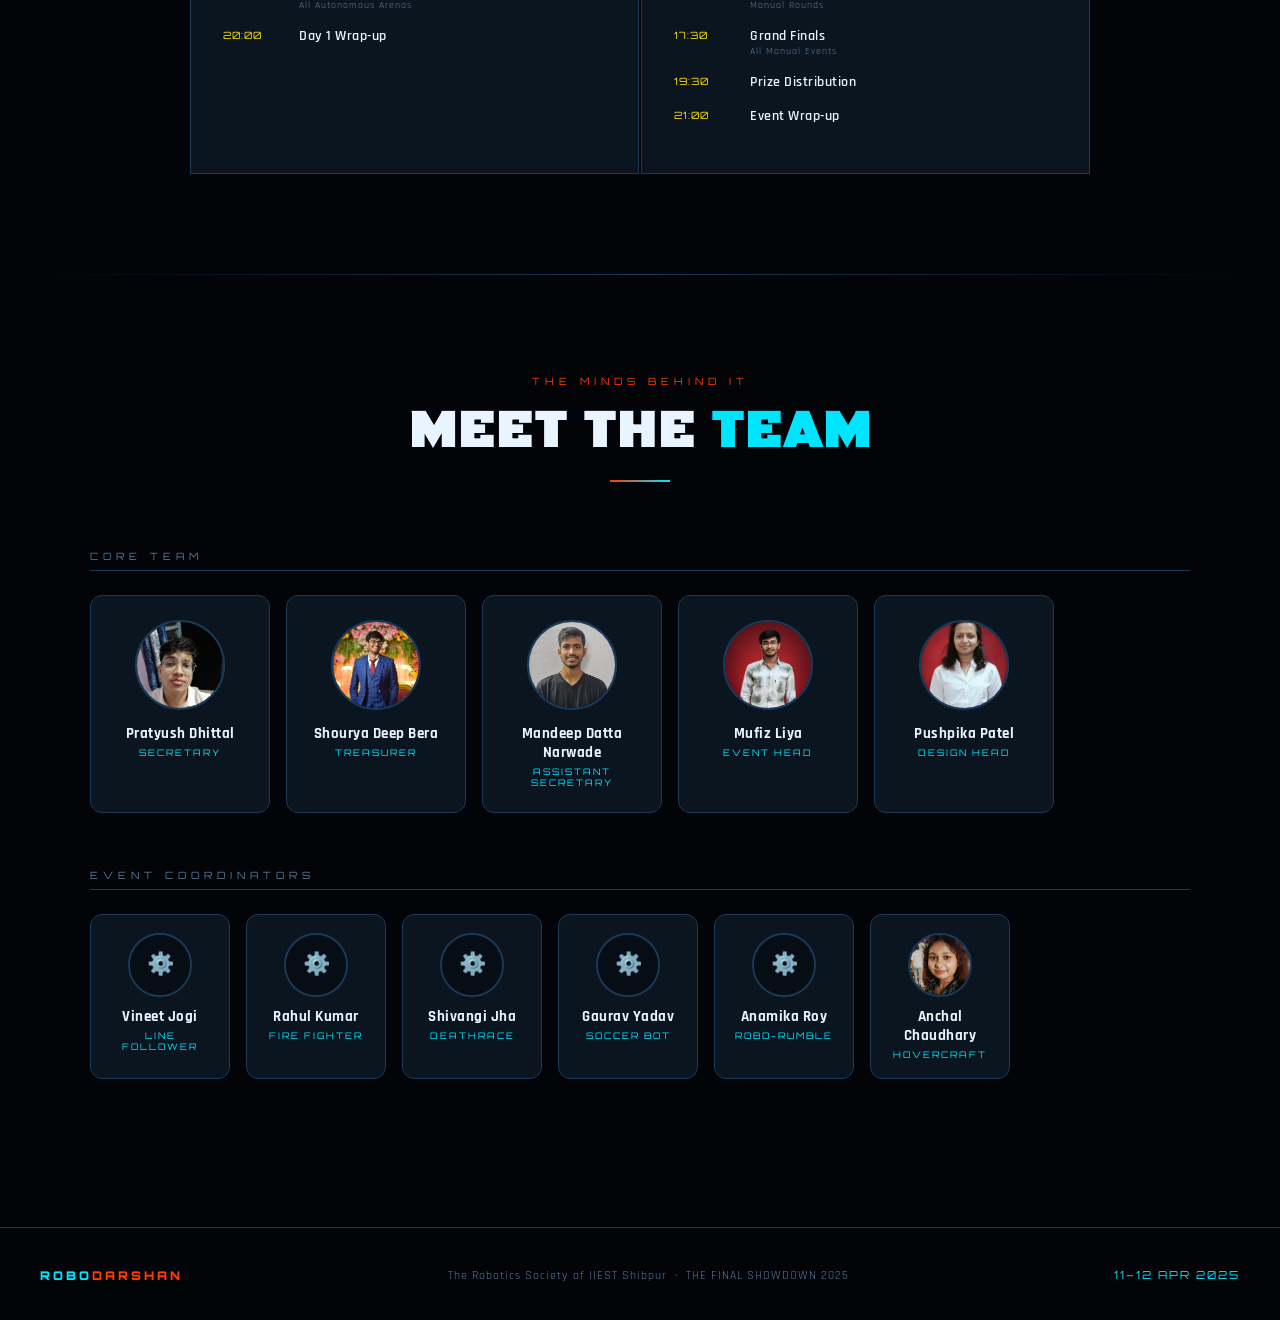
==== commit 4b88f49e: "Changed features" ====
--- a/index.html
+++ b/index.html
@@ -35,7 +35,7 @@
 
   <!-- INFO BANNER -->
   <div class="info-banner" style="margin-top:60px">
-    🔴 <span class="blink">●</span>&nbsp; Registrations Open — <strong>11 &amp; 12 April 2026</strong> — IIEST Shibpur Campus
+    🔴 <span class="blink">●</span>&nbsp; Registrations Open — <strong>11 &amp; 12 April 2025</strong> — IIEST Shibpur Campus
   </div>
 
   <!-- HERO -->
@@ -50,8 +50,8 @@
     </h1>
     <p class="hero-sub">6 Events &nbsp;·&nbsp; 2 Days &nbsp;·&nbsp; 6 Champions</p>
     <div class="hero-date">
-      <div class="date-badge">APR 11, 2026</div>
-      <div class="date-badge">APR 12, 2026</div>
+      <div class="date-badge">APR 11, 2025</div>
+      <div class="date-badge">APR 12, 2025</div>
     </div>
     <div class="hero-cta">
       <a href="#events" class="btn-primary">Enter the Arena</a>
@@ -121,7 +121,7 @@
         <div class="event-card manual" onclick="openEventModal('soccer-bot')">
           <div class="event-num">EVENT 04</div>
           <span class="event-icon">⚽</span>
-          <div class="event-name">Robo-Soccer</div>
+          <div class="event-name">Soccer Bot</div>
           <span class="event-type manual">Manual — Soccer</span>
           <p class="event-desc">Head-to-head robot soccer. Two bots, one ball, one goal. Strategy and control precision will decide who lifts the trophy.</p>
           <div class="event-click-hint">Click to register →</div>
@@ -143,7 +143,7 @@
           <span class="event-icon">🛸</span>
           <div class="event-name">Hovercraft</div>
           <span class="event-type manual">Manual — RC</span>
-          <p class="event-desc">Pilot a custom-built RC-Hovercraft and Win one to one battle, that will test your control and strategy.</p>
+          <p class="event-desc">Pilot a custom-built RC hovercraft through a challenging course. Master the art of air-cushion control — speed and precision on any surface wins the race.</p>
           <div class="event-click-hint">Click to register →</div>
           <div class="event-corner"></div>
         </div>
@@ -222,12 +222,11 @@
 
             <div class="form-group">
               <label>Team Size <span class="req">*</span></label>
-              <select id="m-teamSize">
+              <select id="m-teamSize" onchange="updateTeammateFields(this.value)">
                 <option value="">Select size</option>
                 <option value="2">2 Members</option>
                 <option value="3">3 Members</option>
                 <option value="4">4 Members</option>
-                <option value="5">5 Members</option>
               </select>
             </div>
             <div class="form-group">
@@ -242,6 +241,12 @@
               </select>
             </div>
 
+            <!-- DYNAMIC TEAMMATE FIELDS -->
+            <div class="modal-form-full" id="teammateFields" style="display:none;">
+              <div class="teammate-section-label">Teammate Details</div>
+              <div class="teammate-fields-wrap" id="teammateFieldsWrap"></div>
+            </div>
+
             <div class="form-group modal-form-full">
               <label>Participating In</label>
               <div class="modal-events-list" id="modalEventsList"></div>
@@ -264,7 +269,7 @@
         <div class="success-msg" id="modal-successMsg">
           <div class="success-icon">🤖</div>
           <h3>You're In, Warrior!</h3>
-          <p>KEEP THE REG. ID FOR FUTURE REFERENCE.<br>Registration received. Prepare your bots.<br>The arena awaits.</p>
+          <p>Registration received. Prepare your bots.<br>The arena awaits.</p>
           <div class="reg-id" id="modal-regIdDisplay"></div>
           <br><br>
           <button class="btn-secondary" onclick="closeEventModal(null,true)">Back to Events</button>
@@ -388,11 +393,21 @@
         </div>
         <div class="team-card">
           <div class="team-img-wrap">
-            <img src="images/aneesh.jpg" alt="Aneesh Arya" onerror="this.style.display='none'; this.nextElementSibling.style.display='flex'">
+            <img src="images/mufiz.jpg" alt="Mufiz Liya" onerror="this.style.display='none'; this.nextElementSibling.style.display='flex'">
             <div class="team-img-placeholder">🤖</div>
           </div>
           <div class="team-info">
-            <div class="team-name">Aneesh Arya</div>
+            <div class="team-name">Mufiz Liya</div>
+            <div class="team-role">Event Head</div>
+          </div>
+        </div>
+        <div class="team-card">
+          <div class="team-img-wrap">
+            <img src="images/pushpika.jpg" alt="Pushpika Patel" onerror="this.style.display='none'; this.nextElementSibling.style.display='flex'">
+            <div class="team-img-placeholder">🤖</div>
+          </div>
+          <div class="team-info">
+            <div class="team-name">Pushpika Patel</div>
             <div class="team-role">Design Head</div>
           </div>
         </div>
@@ -403,7 +418,7 @@
       <div class="team-row">
         <div class="team-card coord">
           <div class="team-img-wrap small">
-            <img src="images/vineet.jpg" alt="Vineet Jogi" onerror="this.style.display='none'; this.nextElementSibling.style.display='flex'">
+            <img src="images/coord1.jpg" alt="Vineet Jogi" onerror="this.style.display='none'; this.nextElementSibling.style.display='flex'">
             <div class="team-img-placeholder">⚙️</div>
           </div>
           <div class="team-info">
@@ -413,7 +428,7 @@
         </div>
         <div class="team-card coord">
           <div class="team-img-wrap small">
-            <img src="images/rahul.jpg" alt="Rahul Kumar" onerror="this.style.display='none'; this.nextElementSibling.style.display='flex'">
+            <img src="images/coord2.jpg" alt="Rahul Kumar" onerror="this.style.display='none'; this.nextElementSibling.style.display='flex'">
             <div class="team-img-placeholder">⚙️</div>
           </div>
           <div class="team-info">
@@ -423,7 +438,7 @@
         </div>
         <div class="team-card coord">
           <div class="team-img-wrap small">
-            <img src="images/shivangi.jpg" alt="Shivangi Jha" onerror="this.style.display='none'; this.nextElementSibling.style.display='flex'">
+            <img src="images/coord3.jpg" alt="Shivangi Jha" onerror="this.style.display='none'; this.nextElementSibling.style.display='flex'">
             <div class="team-img-placeholder">⚙️</div>
           </div>
           <div class="team-info">
@@ -433,7 +448,7 @@
         </div>
         <div class="team-card coord">
           <div class="team-img-wrap small">
-            <img src="images/gaurav.jpg" alt="Gaurav Yadav" onerror="this.style.display='none'; this.nextElementSibling.style.display='flex'">
+            <img src="images/coord4.jpg" alt="Gaurav Yadav" onerror="this.style.display='none'; this.nextElementSibling.style.display='flex'">
             <div class="team-img-placeholder">⚙️</div>
           </div>
           <div class="team-info">
@@ -443,7 +458,7 @@
         </div>
         <div class="team-card coord">
           <div class="team-img-wrap small">
-            <img src="images/anamika.jpg" alt="Anamika Roy" onerror="this.style.display='none'; this.nextElementSibling.style.display='flex'">
+            <img src="images/coord5.jpg" alt="Anamika Roy" onerror="this.style.display='none'; this.nextElementSibling.style.display='flex'">
             <div class="team-img-placeholder">⚙️</div>
           </div>
           <div class="team-info">
@@ -453,11 +468,11 @@
         </div>
         <div class="team-card coord">
           <div class="team-img-wrap small">
-            <img src="images/pushpika.jpg" alt="Pushpika Patel" onerror="this.style.display='none'; this.nextElementSibling.style.display='flex'">
-            <div class="team-img-placeholder">⚙️</div>
-          </div>
-          <div class="team-info">
-            <div class="team-name">Pushpika Patel</div>
+            <img src="images/anchal.jpg" alt="Anchal Chaudhary" onerror="this.style.display='none'; this.nextElementSibling.style.display='flex'">
+            <div class="team-img-placeholder">⚙️</div>
+          </div>
+          <div class="team-info">
+            <div class="team-name">Anchal Chaudhary</div>
             <div class="team-role">Hovercraft</div>
           </div>
         </div>
@@ -469,8 +484,8 @@
   <!-- FOOTER -->
   <footer>
     <div class="footer-logo">ROBO<span>DARSHAN</span></div>
-    <div class="footer-text">The Robotics Society of IIEST Shibpur &nbsp;·&nbsp; THE FINAL SHOWDOWN 2026</div>
-    <div class="footer-text" style="color:var(--accent); font-family:'Orbitron',monospace; font-size:11px; letter-spacing:2px;">11–12 APR 2026</div>
+    <div class="footer-text">The Robotics Society of IIEST Shibpur &nbsp;·&nbsp; THE FINAL SHOWDOWN 2025</div>
+    <div class="footer-text" style="color:var(--accent); font-family:'Orbitron',monospace; font-size:11px; letter-spacing:2px;">11–12 APR 2025</div>
   </footer>
 
   <script src="script.js"></script>
--- a/style.css
+++ b/style.css
@@ -844,6 +844,56 @@
 .team-img-wrap.small .team-img-placeholder { font-size: 22px; }
 .team-name { font-family: 'Rajdhani', sans-serif; font-weight: 700; font-size: 15px; letter-spacing: 0.5px; color: var(--text); margin-bottom: 4px; }
 .team-role { font-family: 'Orbitron', monospace; font-size: 9px; letter-spacing: 2px; color: var(--accent); text-transform: uppercase; }
+
+/* TEAMMATE FIELDS */
+.teammate-section-label {
+    font-family: 'Orbitron', monospace;
+    font-size: 10px;
+    letter-spacing: 4px;
+    color: var(--accent);
+    text-transform: uppercase;
+    padding-bottom: 10px;
+    border-bottom: 1px solid var(--border);
+    margin-bottom: 14px;
+}
+.teammate-fields-wrap {
+    display: flex;
+    flex-direction: column;
+    gap: 10px;
+}
+.teammate-row {
+    display: flex;
+    align-items: center;
+    gap: 12px;
+    background: var(--surface);
+    border: 1px solid var(--border);
+    border-radius: 8px;
+    padding: 12px 16px;
+    transition: border-color 0.2s;
+}
+.teammate-row:focus-within { border-color: var(--accent); }
+.teammate-num {
+    font-family: 'Orbitron', monospace;
+    font-size: 10px;
+    color: var(--accent2);
+    letter-spacing: 2px;
+    white-space: nowrap;
+    min-width: 90px;
+}
+.teammate-row input {
+    background: transparent;
+    border: none;
+    border-bottom: 1px solid var(--border);
+    color: var(--text);
+    font-family: 'Rajdhani', sans-serif;
+    font-size: 15px;
+    padding: 4px 8px;
+    outline: none;
+    width: 100%;
+    transition: border-color 0.2s;
+}
+.teammate-row input:focus { border-bottom-color: var(--accent); }
+.teammate-row input::placeholder { color: var(--muted); font-size: 13px; }
 
 /* FOOTER */
 footer {
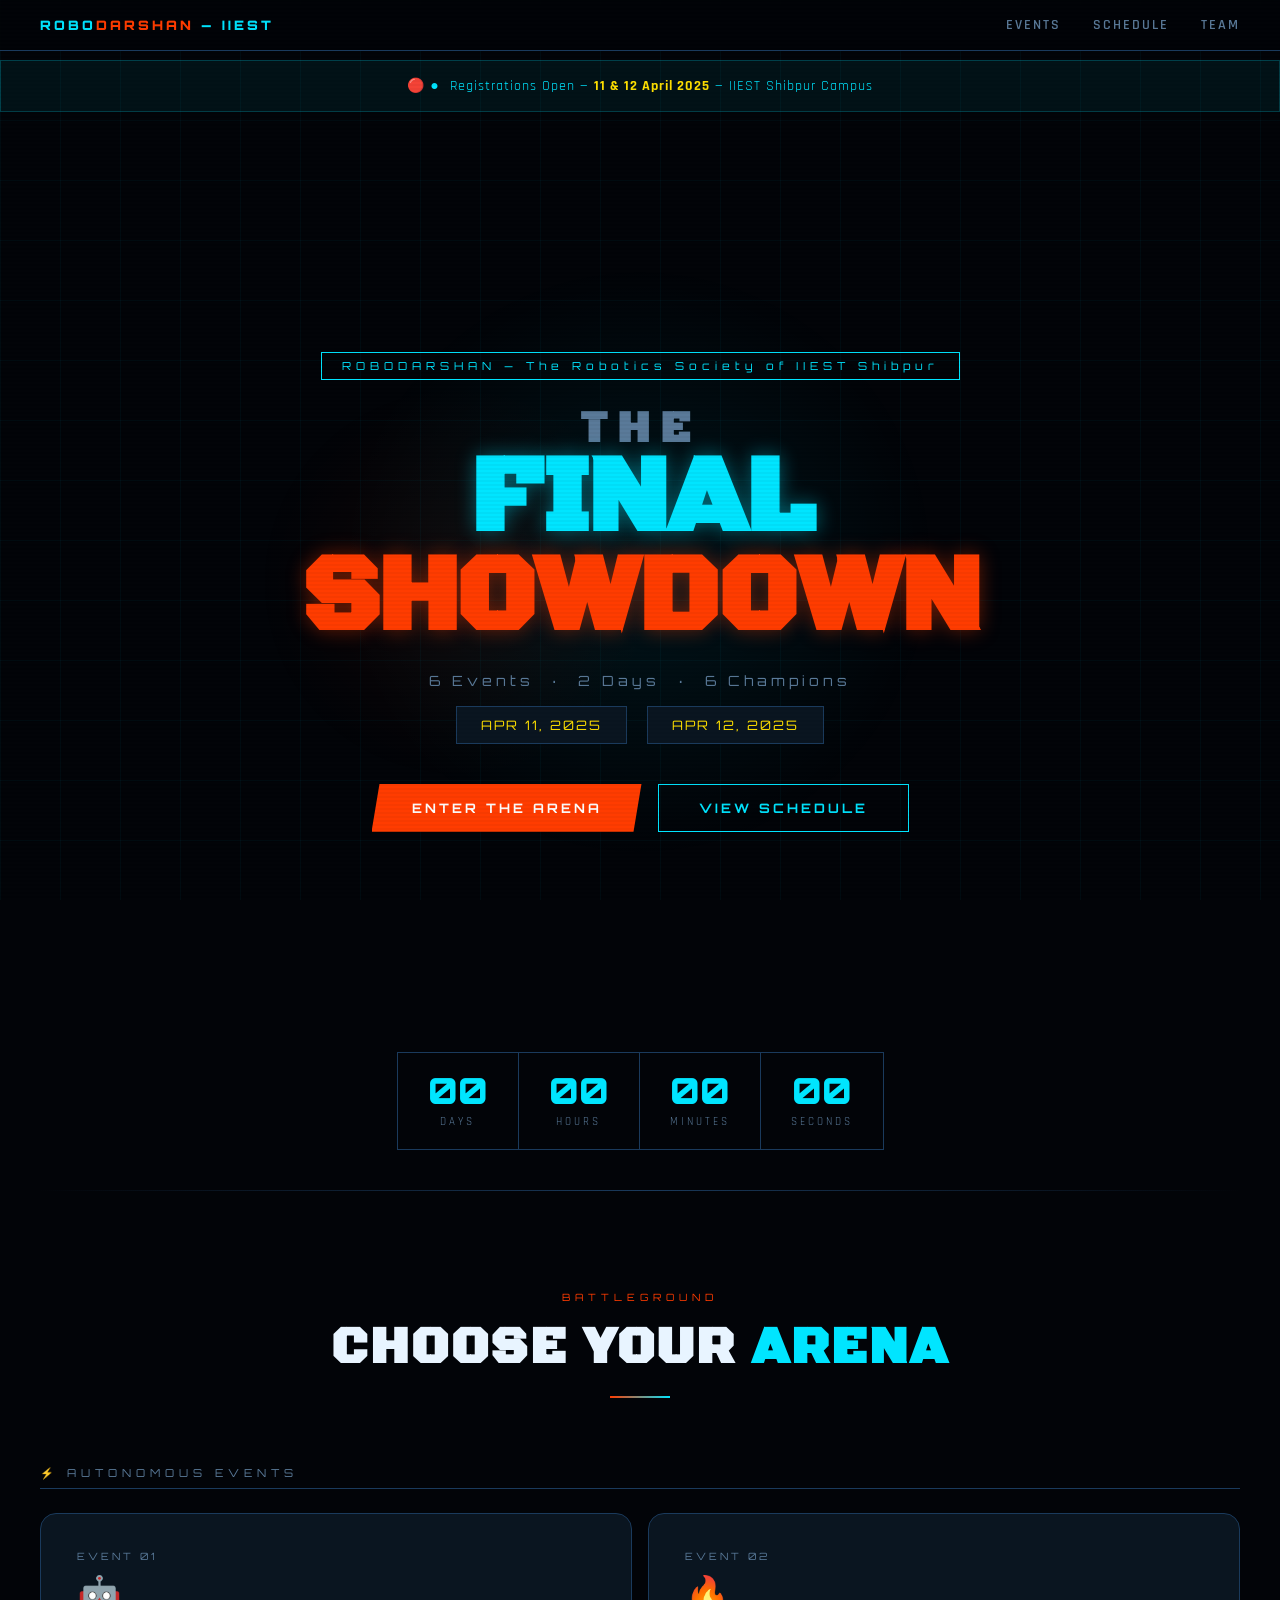
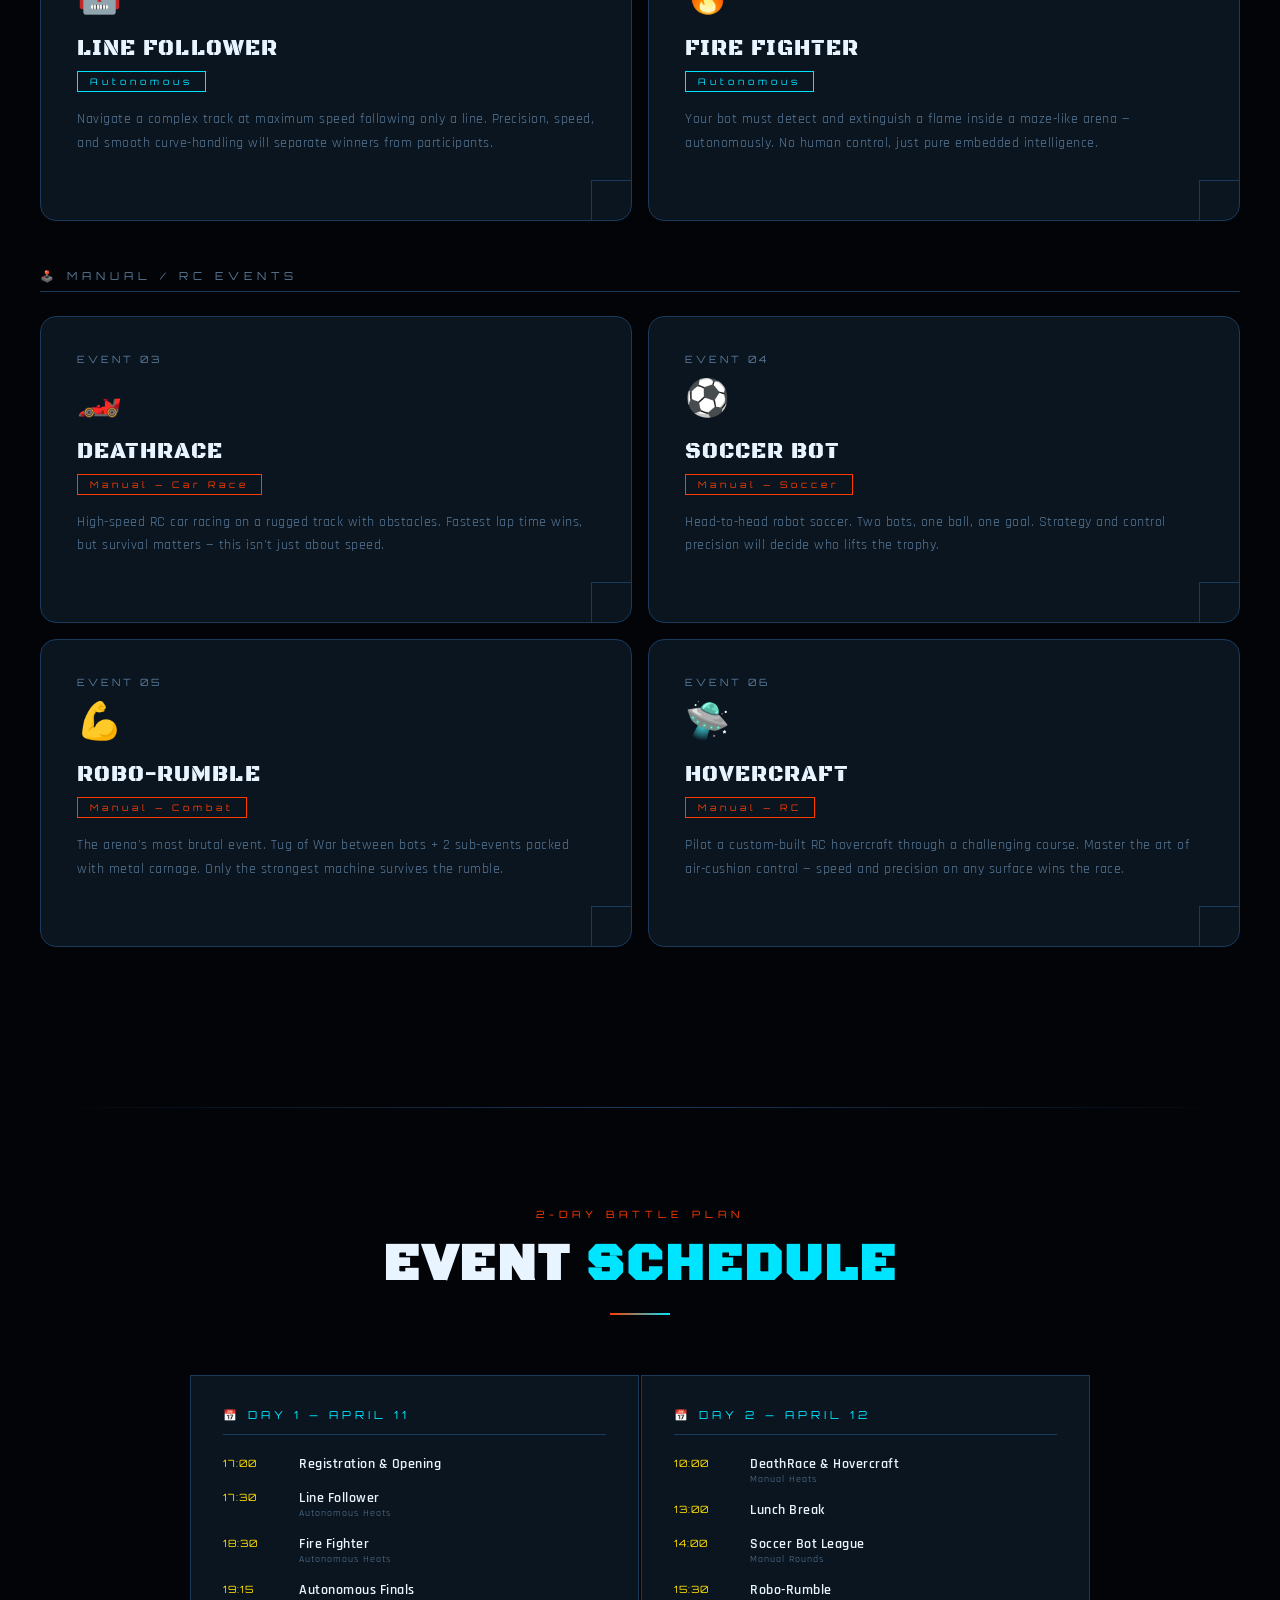
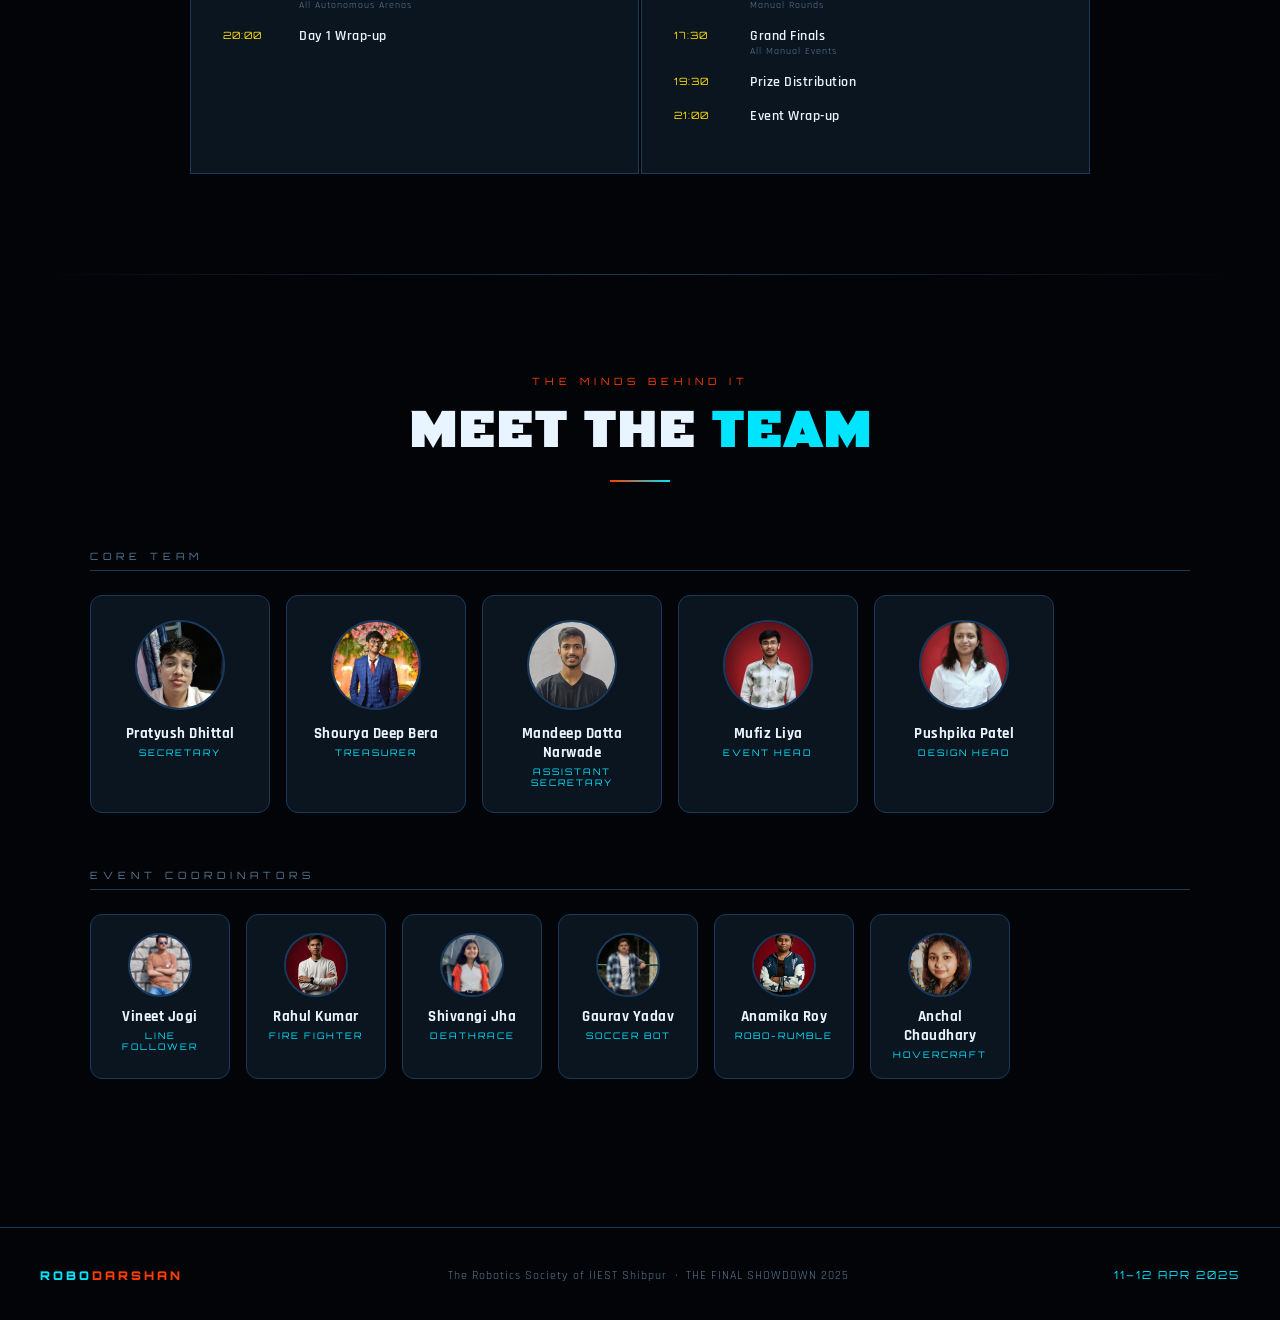
==== commit 3c1c8606: "Changed registration link" ====
--- a/index.html
+++ b/index.html
@@ -418,7 +418,7 @@
       <div class="team-row">
         <div class="team-card coord">
           <div class="team-img-wrap small">
-            <img src="images/coord1.jpg" alt="Vineet Jogi" onerror="this.style.display='none'; this.nextElementSibling.style.display='flex'">
+            <img src="images/vineet.jpg" alt="Vineet Jogi" onerror="this.style.display='none'; this.nextElementSibling.style.display='flex'">
             <div class="team-img-placeholder">⚙️</div>
           </div>
           <div class="team-info">
@@ -428,7 +428,7 @@
         </div>
         <div class="team-card coord">
           <div class="team-img-wrap small">
-            <img src="images/coord2.jpg" alt="Rahul Kumar" onerror="this.style.display='none'; this.nextElementSibling.style.display='flex'">
+            <img src="images/rahul.jpg" alt="Rahul Kumar" onerror="this.style.display='none'; this.nextElementSibling.style.display='flex'">
             <div class="team-img-placeholder">⚙️</div>
           </div>
           <div class="team-info">
@@ -438,7 +438,7 @@
         </div>
         <div class="team-card coord">
           <div class="team-img-wrap small">
-            <img src="images/coord3.jpg" alt="Shivangi Jha" onerror="this.style.display='none'; this.nextElementSibling.style.display='flex'">
+            <img src="images/shivangi.jpg" alt="Shivangi Jha" onerror="this.style.display='none'; this.nextElementSibling.style.display='flex'">
             <div class="team-img-placeholder">⚙️</div>
           </div>
           <div class="team-info">
@@ -448,7 +448,7 @@
         </div>
         <div class="team-card coord">
           <div class="team-img-wrap small">
-            <img src="images/coord4.jpg" alt="Gaurav Yadav" onerror="this.style.display='none'; this.nextElementSibling.style.display='flex'">
+            <img src="images/gaurav.jpg" alt="Gaurav Yadav" onerror="this.style.display='none'; this.nextElementSibling.style.display='flex'">
             <div class="team-img-placeholder">⚙️</div>
           </div>
           <div class="team-info">
@@ -458,7 +458,7 @@
         </div>
         <div class="team-card coord">
           <div class="team-img-wrap small">
-            <img src="images/coord5.jpg" alt="Anamika Roy" onerror="this.style.display='none'; this.nextElementSibling.style.display='flex'">
+            <img src="images/anamika.jpg" alt="Anamika Roy" onerror="this.style.display='none'; this.nextElementSibling.style.display='flex'">
             <div class="team-img-placeholder">⚙️</div>
           </div>
           <div class="team-info">
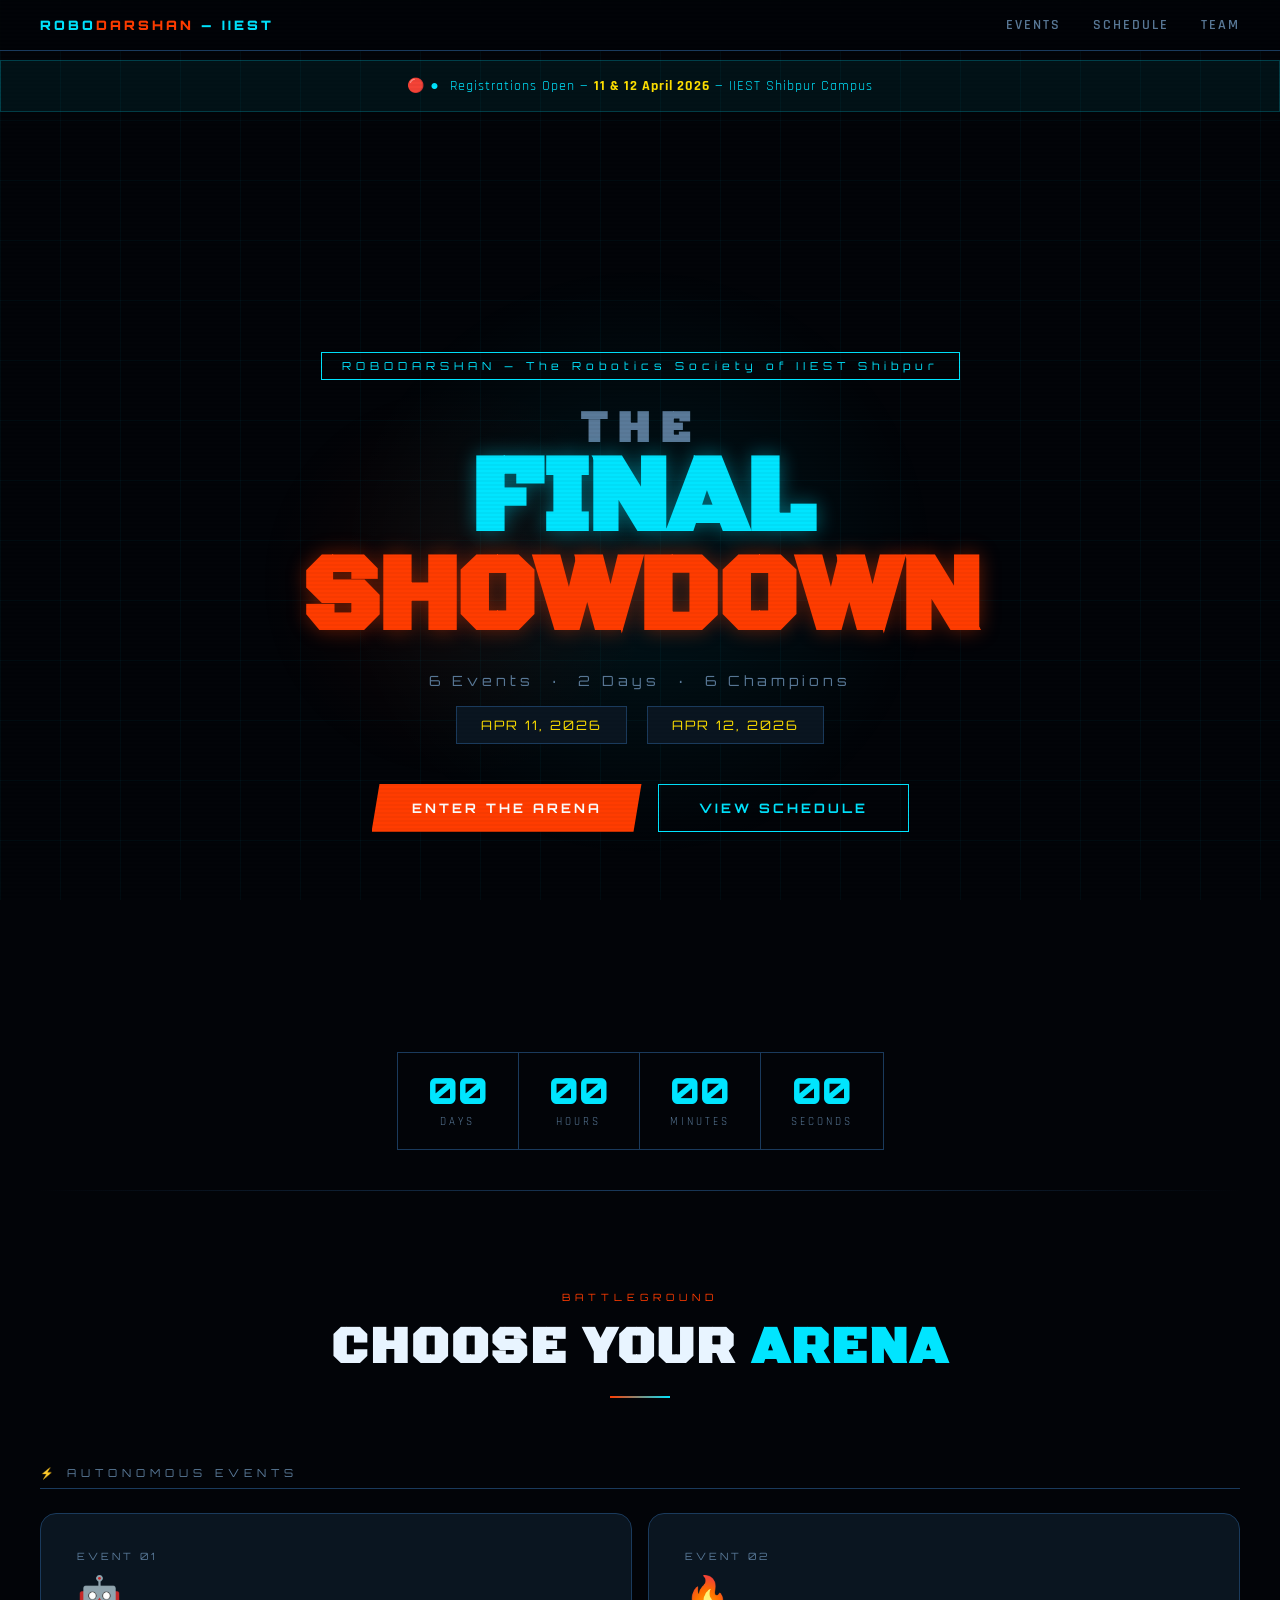
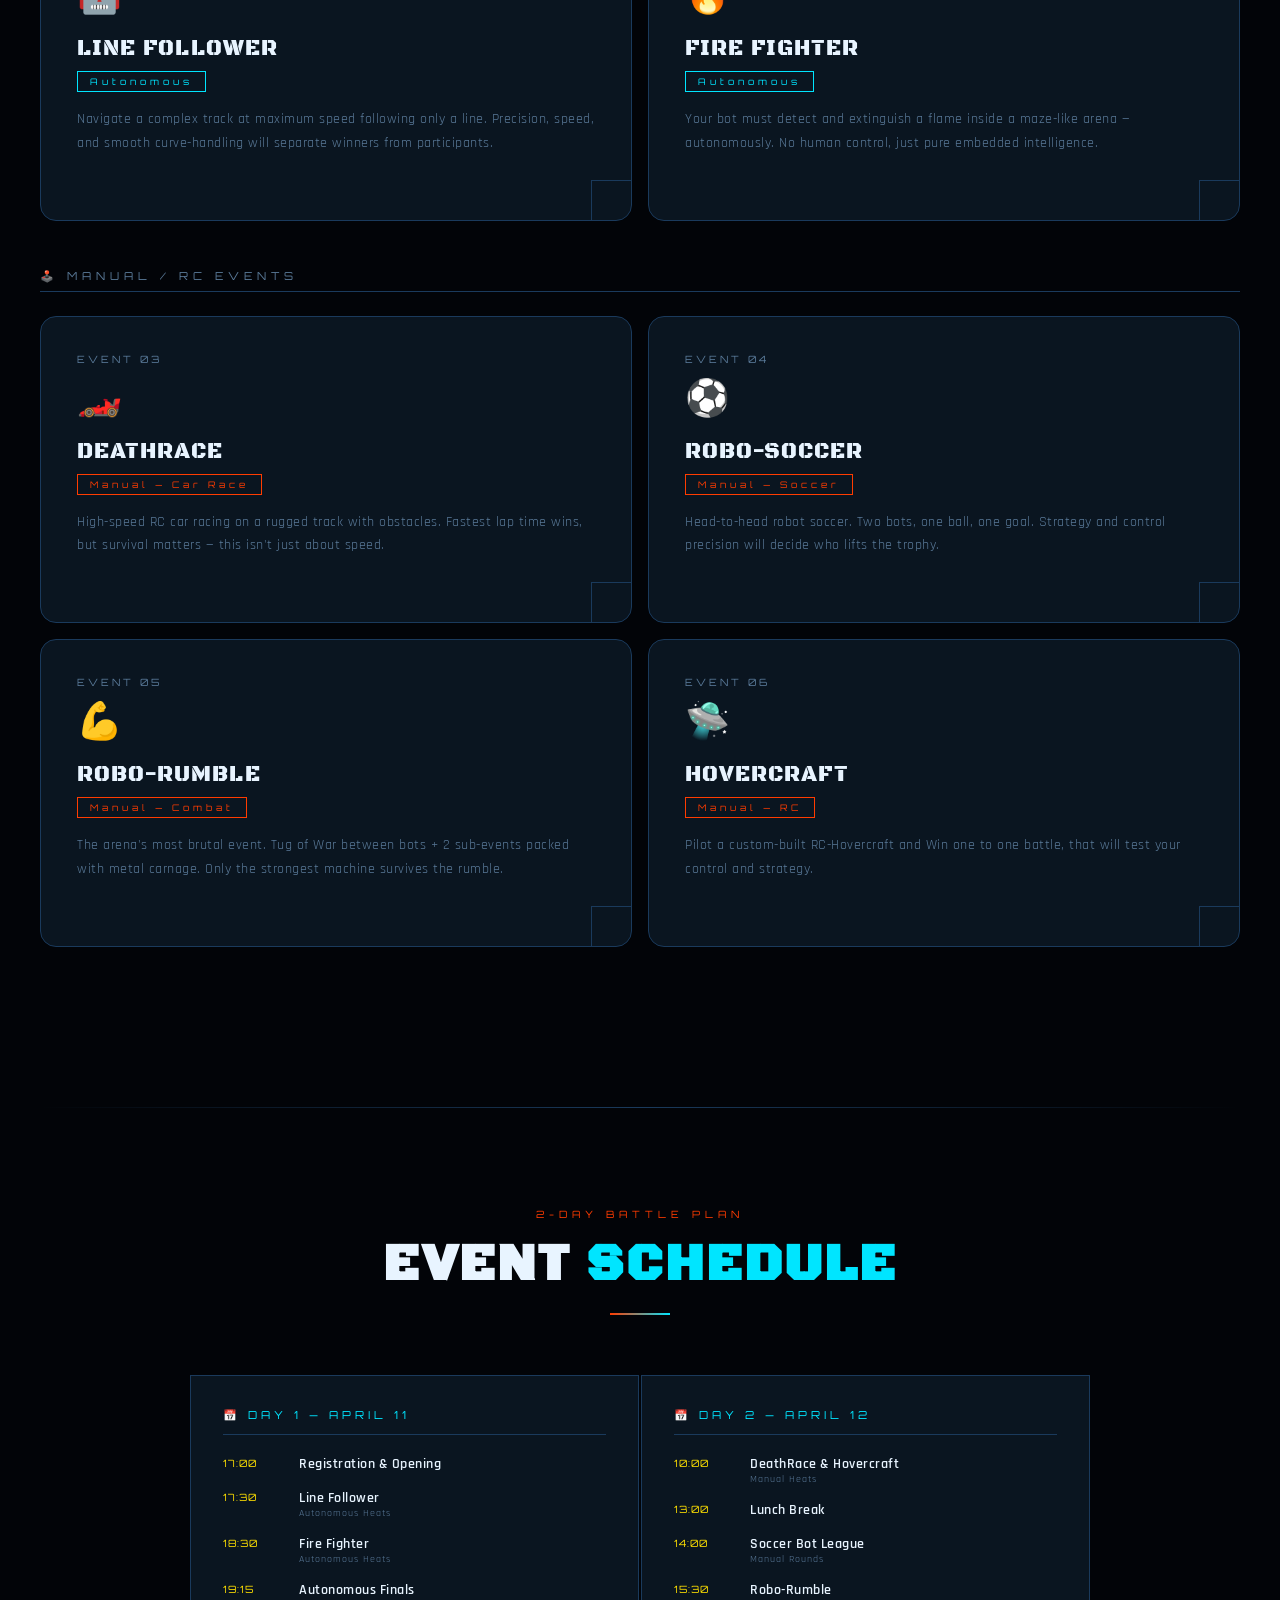
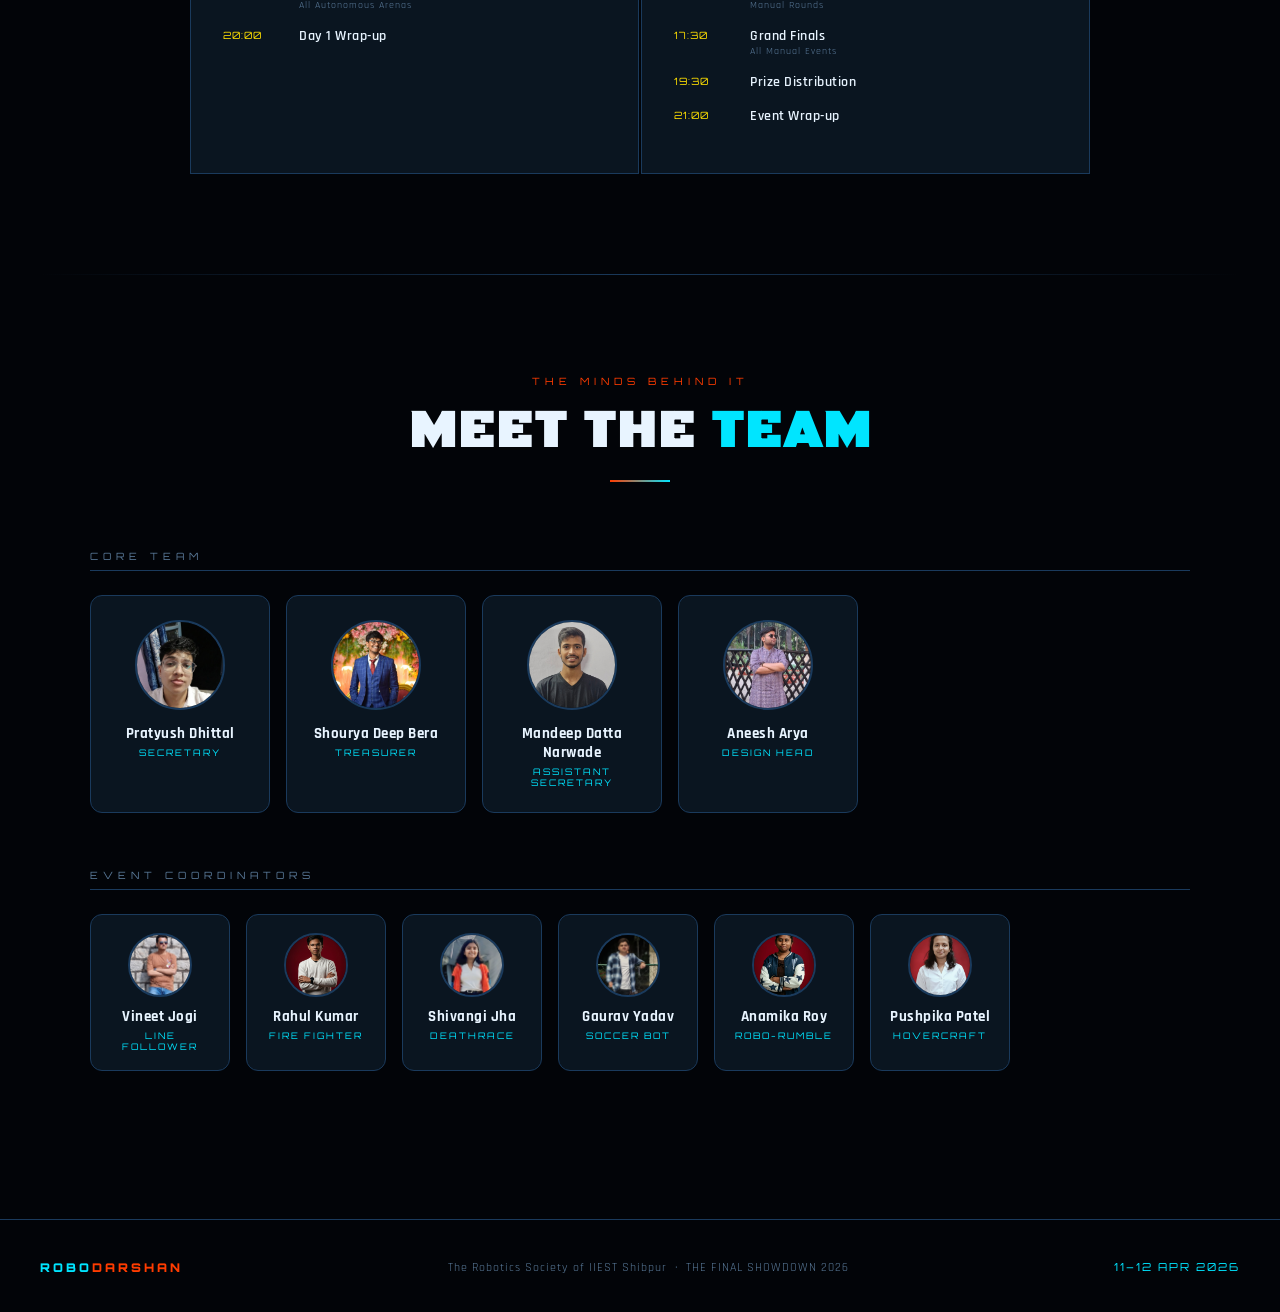
==== commit 4f1b4700: "Back to basics" ====
--- a/index.html
+++ b/index.html
@@ -35,7 +35,7 @@
 
   <!-- INFO BANNER -->
   <div class="info-banner" style="margin-top:60px">
-    🔴 <span class="blink">●</span>&nbsp; Registrations Open — <strong>11 &amp; 12 April 2025</strong> — IIEST Shibpur Campus
+    🔴 <span class="blink">●</span>&nbsp; Registrations Open — <strong>11 &amp; 12 April 2026</strong> — IIEST Shibpur Campus
   </div>
 
   <!-- HERO -->
@@ -50,8 +50,8 @@
     </h1>
     <p class="hero-sub">6 Events &nbsp;·&nbsp; 2 Days &nbsp;·&nbsp; 6 Champions</p>
     <div class="hero-date">
-      <div class="date-badge">APR 11, 2025</div>
-      <div class="date-badge">APR 12, 2025</div>
+      <div class="date-badge">APR 11, 2026</div>
+      <div class="date-badge">APR 12, 2026</div>
     </div>
     <div class="hero-cta">
       <a href="#events" class="btn-primary">Enter the Arena</a>
@@ -121,7 +121,7 @@
         <div class="event-card manual" onclick="openEventModal('soccer-bot')">
           <div class="event-num">EVENT 04</div>
           <span class="event-icon">⚽</span>
-          <div class="event-name">Soccer Bot</div>
+          <div class="event-name">Robo-Soccer</div>
           <span class="event-type manual">Manual — Soccer</span>
           <p class="event-desc">Head-to-head robot soccer. Two bots, one ball, one goal. Strategy and control precision will decide who lifts the trophy.</p>
           <div class="event-click-hint">Click to register →</div>
@@ -143,7 +143,7 @@
           <span class="event-icon">🛸</span>
           <div class="event-name">Hovercraft</div>
           <span class="event-type manual">Manual — RC</span>
-          <p class="event-desc">Pilot a custom-built RC hovercraft through a challenging course. Master the art of air-cushion control — speed and precision on any surface wins the race.</p>
+          <p class="event-desc">Pilot a custom-built RC-Hovercraft and Win one to one battle, that will test your control and strategy.</p>
           <div class="event-click-hint">Click to register →</div>
           <div class="event-corner"></div>
         </div>
@@ -222,7 +222,7 @@
 
             <div class="form-group">
               <label>Team Size <span class="req">*</span></label>
-              <select id="m-teamSize" onchange="updateTeammateFields(this.value)">
+              <select id="m-teamSize">
                 <option value="">Select size</option>
                 <option value="2">2 Members</option>
                 <option value="3">3 Members</option>
@@ -241,12 +241,6 @@
               </select>
             </div>
 
-            <!-- DYNAMIC TEAMMATE FIELDS -->
-            <div class="modal-form-full" id="teammateFields" style="display:none;">
-              <div class="teammate-section-label">Teammate Details</div>
-              <div class="teammate-fields-wrap" id="teammateFieldsWrap"></div>
-            </div>
-
             <div class="form-group modal-form-full">
               <label>Participating In</label>
               <div class="modal-events-list" id="modalEventsList"></div>
@@ -269,7 +263,7 @@
         <div class="success-msg" id="modal-successMsg">
           <div class="success-icon">🤖</div>
           <h3>You're In, Warrior!</h3>
-          <p>Registration received. Prepare your bots.<br>The arena awaits.</p>
+          <p>KEEP THE REG. ID FOR FUTURE REFERENCE.<br>Registration received. Prepare your bots.<br>The arena awaits.</p>
           <div class="reg-id" id="modal-regIdDisplay"></div>
           <br><br>
           <button class="btn-secondary" onclick="closeEventModal(null,true)">Back to Events</button>
@@ -393,21 +387,11 @@
         </div>
         <div class="team-card">
           <div class="team-img-wrap">
-            <img src="images/mufiz.jpg" alt="Mufiz Liya" onerror="this.style.display='none'; this.nextElementSibling.style.display='flex'">
+            <img src="images/aneesh.jpg" alt="Aneesh Arya" onerror="this.style.display='none'; this.nextElementSibling.style.display='flex'">
             <div class="team-img-placeholder">🤖</div>
           </div>
           <div class="team-info">
-            <div class="team-name">Mufiz Liya</div>
-            <div class="team-role">Event Head</div>
-          </div>
-        </div>
-        <div class="team-card">
-          <div class="team-img-wrap">
-            <img src="images/pushpika.jpg" alt="Pushpika Patel" onerror="this.style.display='none'; this.nextElementSibling.style.display='flex'">
-            <div class="team-img-placeholder">🤖</div>
-          </div>
-          <div class="team-info">
-            <div class="team-name">Pushpika Patel</div>
+            <div class="team-name">Aneesh Arya</div>
             <div class="team-role">Design Head</div>
           </div>
         </div>
@@ -468,11 +452,11 @@
         </div>
         <div class="team-card coord">
           <div class="team-img-wrap small">
-            <img src="images/anchal.jpg" alt="Anchal Chaudhary" onerror="this.style.display='none'; this.nextElementSibling.style.display='flex'">
-            <div class="team-img-placeholder">⚙️</div>
-          </div>
-          <div class="team-info">
-            <div class="team-name">Anchal Chaudhary</div>
+            <img src="images/pushpika.jpg" alt="Pushpika Patel" onerror="this.style.display='none'; this.nextElementSibling.style.display='flex'">
+            <div class="team-img-placeholder">⚙️</div>
+          </div>
+          <div class="team-info">
+            <div class="team-name">Pushpika Patel</div>
             <div class="team-role">Hovercraft</div>
           </div>
         </div>
@@ -484,8 +468,8 @@
   <!-- FOOTER -->
   <footer>
     <div class="footer-logo">ROBO<span>DARSHAN</span></div>
-    <div class="footer-text">The Robotics Society of IIEST Shibpur &nbsp;·&nbsp; THE FINAL SHOWDOWN 2025</div>
-    <div class="footer-text" style="color:var(--accent); font-family:'Orbitron',monospace; font-size:11px; letter-spacing:2px;">11–12 APR 2025</div>
+    <div class="footer-text">The Robotics Society of IIEST Shibpur &nbsp;·&nbsp; THE FINAL SHOWDOWN 2026</div>
+    <div class="footer-text" style="color:var(--accent); font-family:'Orbitron',monospace; font-size:11px; letter-spacing:2px;">11–12 APR 2026</div>
   </footer>
 
   <script src="script.js"></script>
--- a/style.css
+++ b/style.css
@@ -844,56 +844,6 @@
 .team-img-wrap.small .team-img-placeholder { font-size: 22px; }
 .team-name { font-family: 'Rajdhani', sans-serif; font-weight: 700; font-size: 15px; letter-spacing: 0.5px; color: var(--text); margin-bottom: 4px; }
 .team-role { font-family: 'Orbitron', monospace; font-size: 9px; letter-spacing: 2px; color: var(--accent); text-transform: uppercase; }
-
-/* TEAMMATE FIELDS */
-.teammate-section-label {
-    font-family: 'Orbitron', monospace;
-    font-size: 10px;
-    letter-spacing: 4px;
-    color: var(--accent);
-    text-transform: uppercase;
-    padding-bottom: 10px;
-    border-bottom: 1px solid var(--border);
-    margin-bottom: 14px;
-}
-.teammate-fields-wrap {
-    display: flex;
-    flex-direction: column;
-    gap: 10px;
-}
-.teammate-row {
-    display: flex;
-    align-items: center;
-    gap: 12px;
-    background: var(--surface);
-    border: 1px solid var(--border);
-    border-radius: 8px;
-    padding: 12px 16px;
-    transition: border-color 0.2s;
-}
-.teammate-row:focus-within { border-color: var(--accent); }
-.teammate-num {
-    font-family: 'Orbitron', monospace;
-    font-size: 10px;
-    color: var(--accent2);
-    letter-spacing: 2px;
-    white-space: nowrap;
-    min-width: 90px;
-}
-.teammate-row input {
-    background: transparent;
-    border: none;
-    border-bottom: 1px solid var(--border);
-    color: var(--text);
-    font-family: 'Rajdhani', sans-serif;
-    font-size: 15px;
-    padding: 4px 8px;
-    outline: none;
-    width: 100%;
-    transition: border-color 0.2s;
-}
-.teammate-row input:focus { border-bottom-color: var(--accent); }
-.teammate-row input::placeholder { color: var(--muted); font-size: 13px; }
 
 /* FOOTER */
 footer {
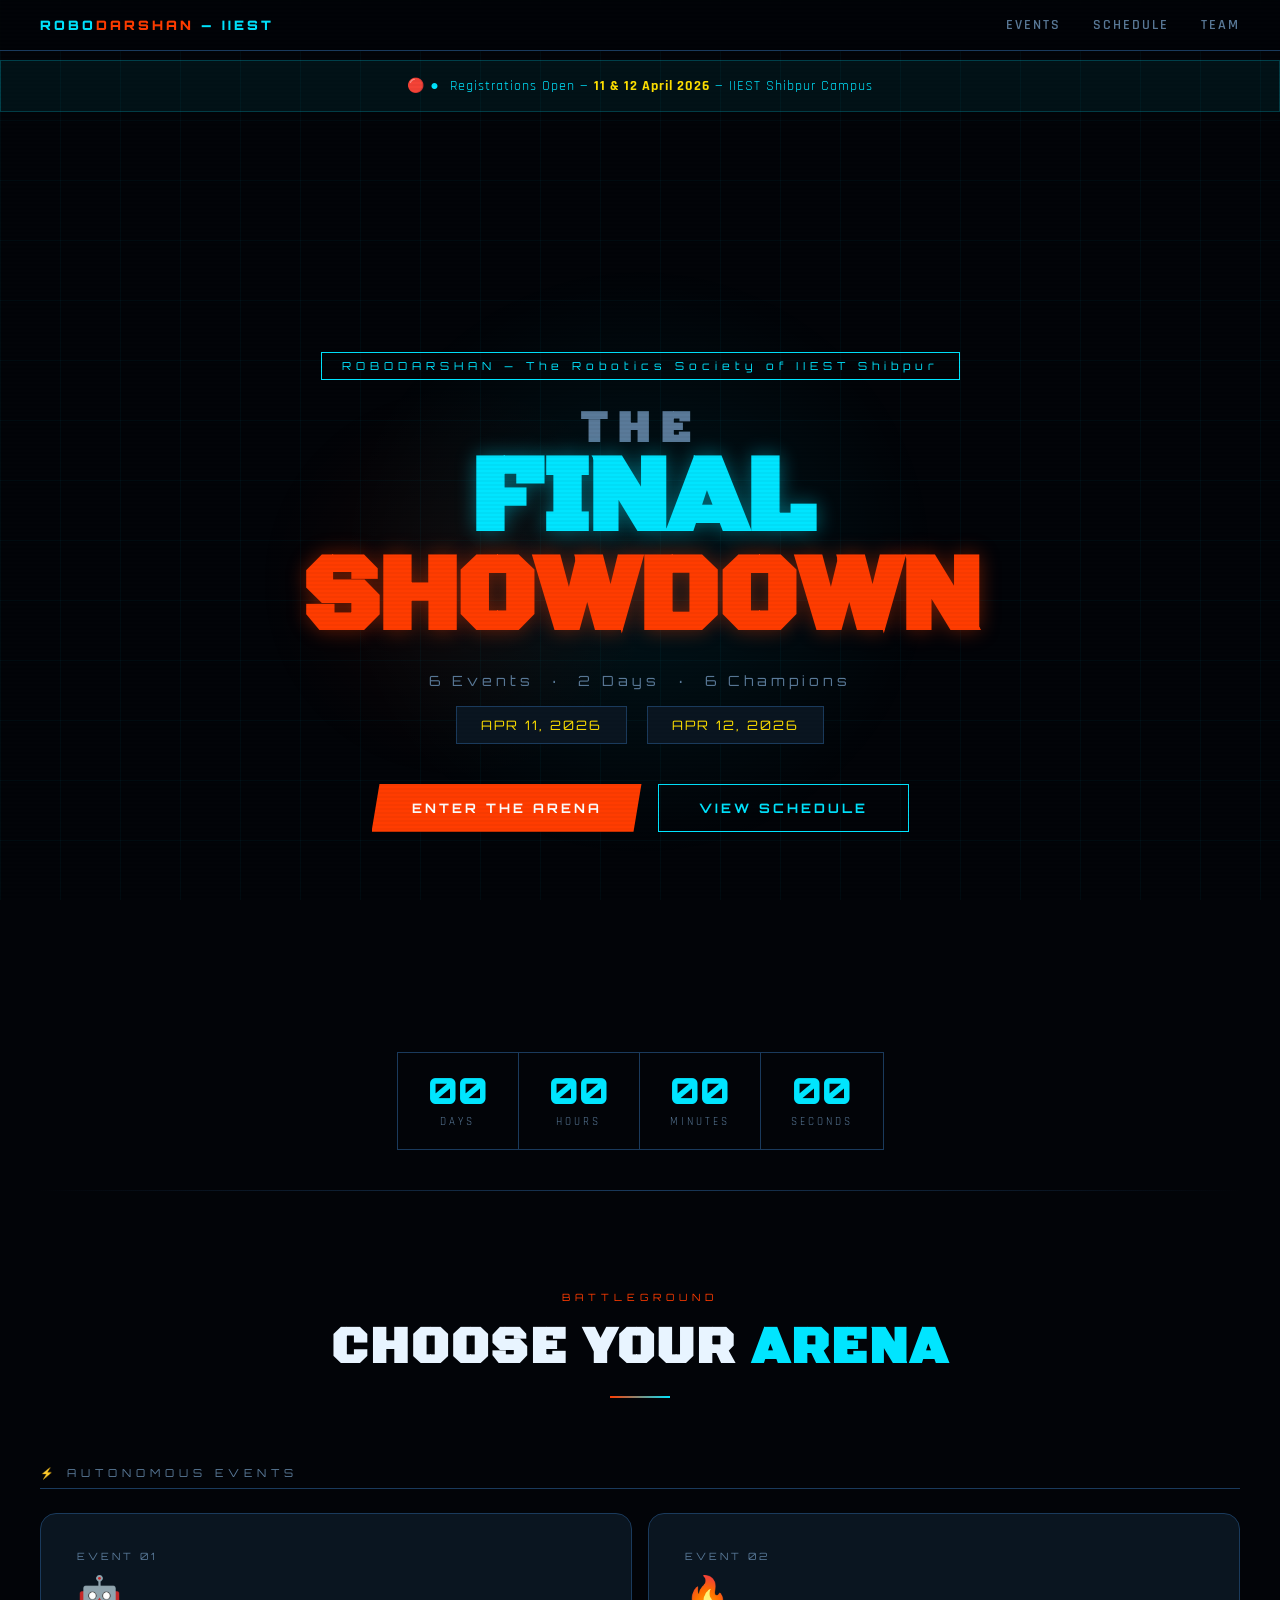
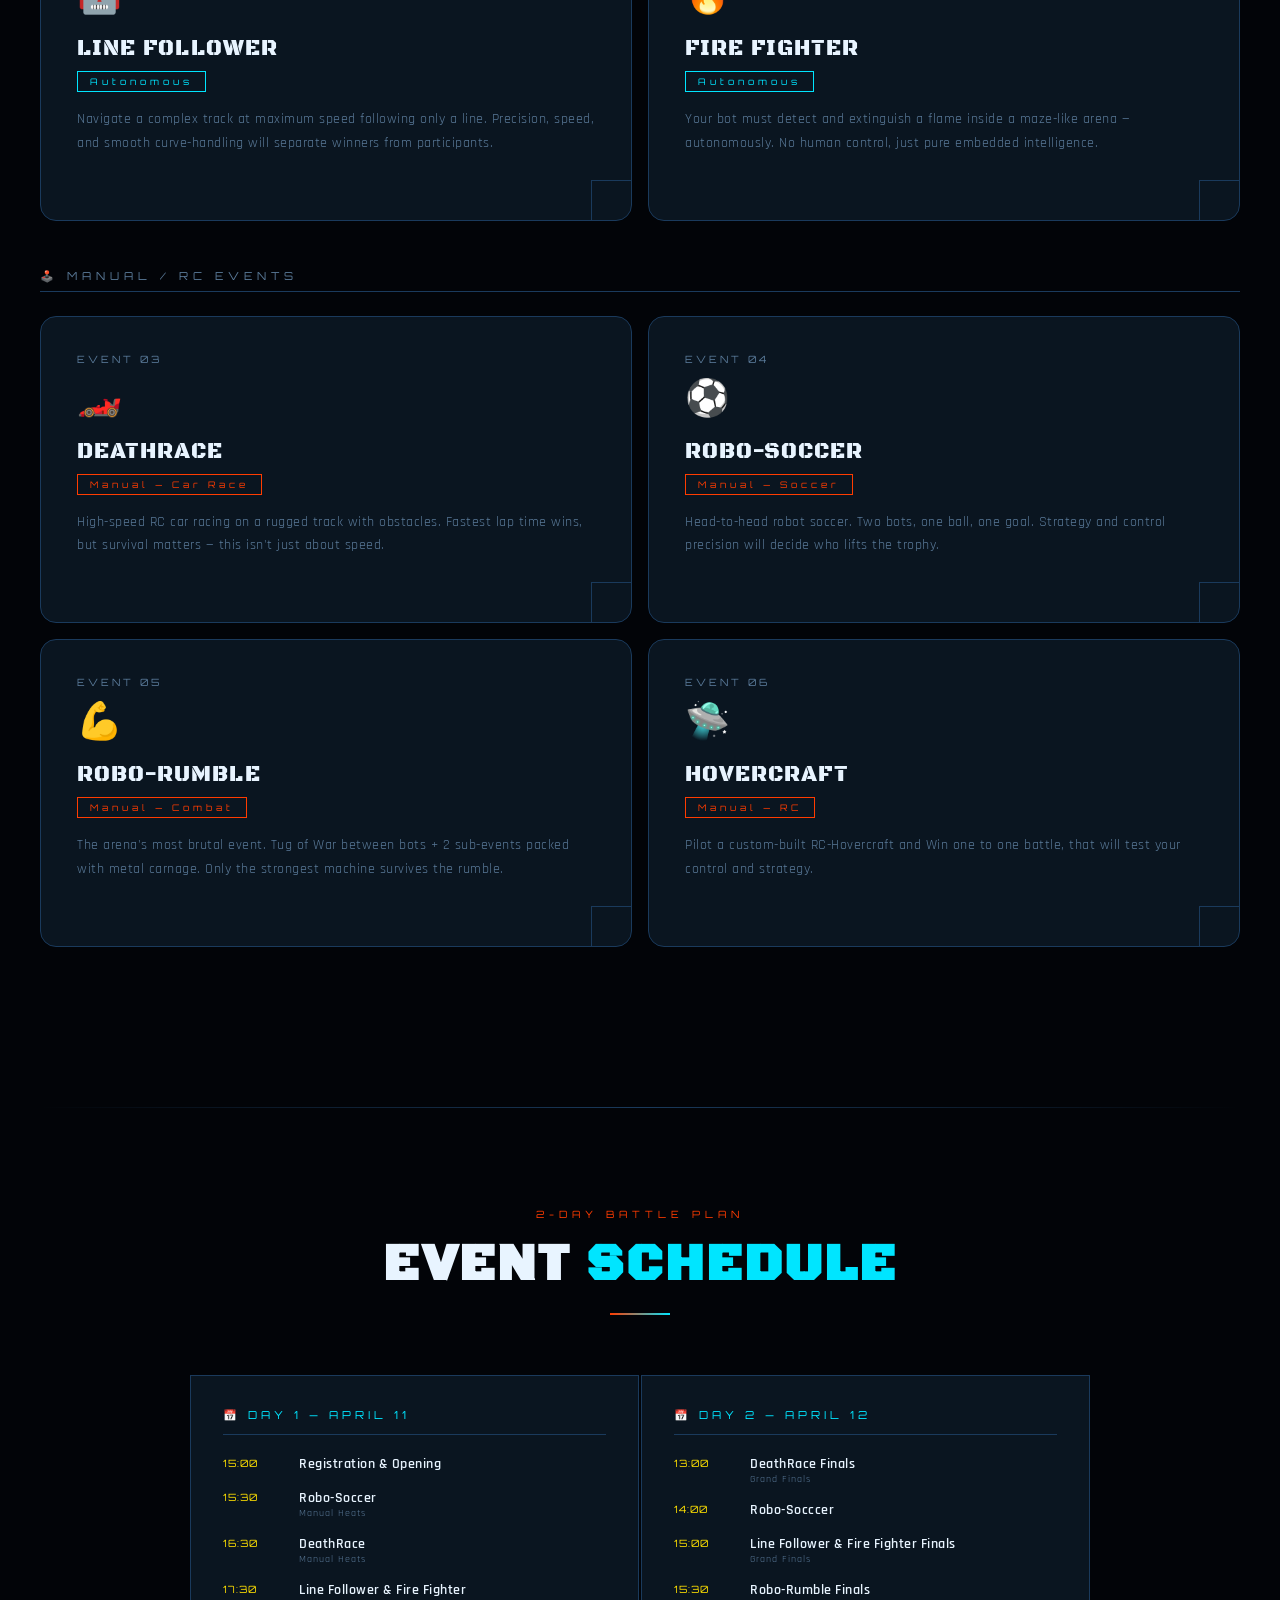
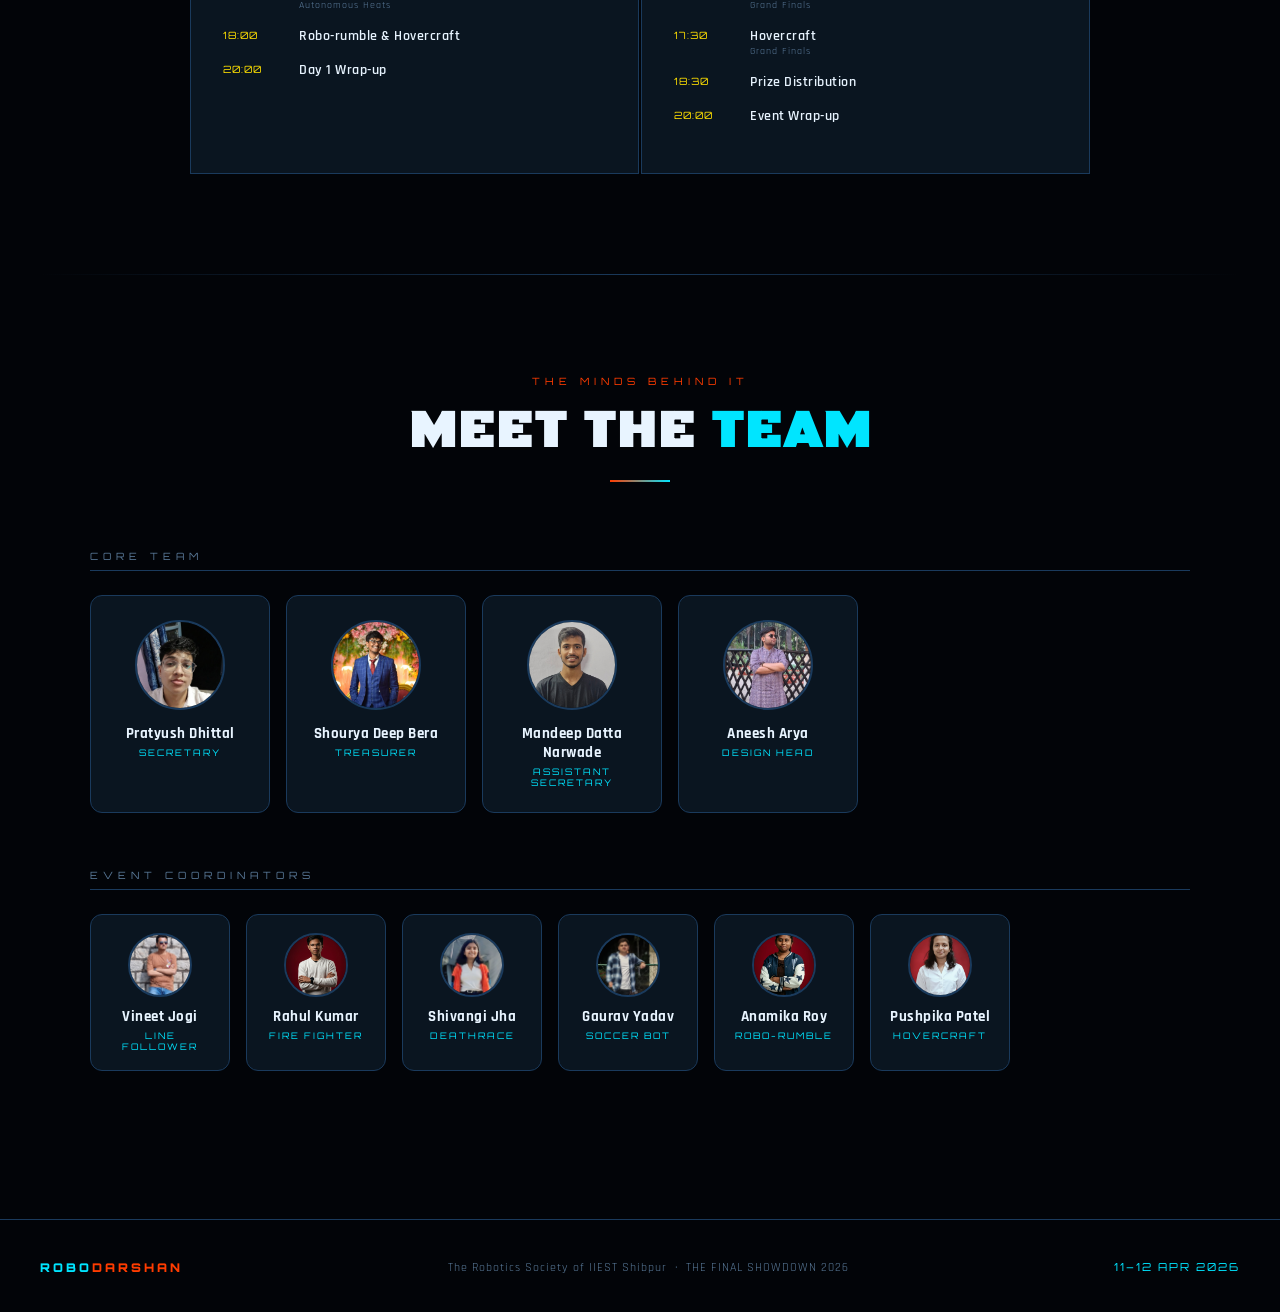
==== commit 9946f16f: "Schedule" ====
--- a/index.html
+++ b/index.html
@@ -286,20 +286,24 @@
       <div class="schedule-day">
         <div class="schedule-day-title">📅 Day 1 — April 11</div>
         <div class="schedule-item">
-          <div class="sch-time">17:00</div>
+          <div class="sch-time">15:00</div>
           <div><div class="sch-event">Registration &amp; Opening</div></div>
         </div>
         <div class="schedule-item">
+          <div class="sch-time">15:30</div>
+          <div><div class="sch-event">Robo-Soccer</div><div class="sch-type">Manual Heats</div></div>
+        </div>
+        <div class="schedule-item">
+          <div class="sch-time">16:30</div>
+          <div><div class="sch-event">DeathRace</div><div class="sch-type">Manual Heats</div></div>
+        </div>
+        <div class="schedule-item">
           <div class="sch-time">17:30</div>
-          <div><div class="sch-event">Line Follower</div><div class="sch-type">Autonomous Heats</div></div>
-        </div>
-        <div class="schedule-item">
-          <div class="sch-time">18:30</div>
-          <div><div class="sch-event">Fire Fighter</div><div class="sch-type">Autonomous Heats</div></div>
-        </div>
-        <div class="schedule-item">
-          <div class="sch-time">19:15</div>
-          <div><div class="sch-event">Autonomous Finals</div><div class="sch-type">All Autonomous Arenas</div></div>
+          <div><div class="sch-event">Line Follower &amp; Fire Fighter</div><div class="sch-type">Autonomous Heats</div></div>
+        </div>
+        <div class="schedule-item">
+          <div class="sch-time">18:00</div>
+          <div><div class="sch-event">Robo-rumble &amp; Hovercraft</div></div>
         </div>
         <div class="schedule-item">
           <div class="sch-time">20:00</div>
@@ -309,31 +313,31 @@
       <div class="schedule-day">
         <div class="schedule-day-title">📅 Day 2 — April 12</div>
         <div class="schedule-item">
-          <div class="sch-time">10:00</div>
-          <div><div class="sch-event">DeathRace &amp; Hovercraft</div><div class="sch-type">Manual Heats</div></div>
-        </div>
-        <div class="schedule-item">
           <div class="sch-time">13:00</div>
-          <div><div class="sch-event">Lunch Break</div></div>
+          <div><div class="sch-event">DeathRace Finals</div><div class="sch-type">Grand Finals</div></div>
         </div>
         <div class="schedule-item">
           <div class="sch-time">14:00</div>
-          <div><div class="sch-event">Soccer Bot League</div><div class="sch-type">Manual Rounds</div></div>
+          <div><div class="sch-event">Robo-Socccer</div></div>
+        </div>
+        <div class="schedule-item">
+          <div class="sch-time">15:00</div>
+          <div><div class="sch-event">Line Follower &amp; Fire Fighter Finals</div><div class="sch-type">Grand Finals</div></div>
         </div>
         <div class="schedule-item">
           <div class="sch-time">15:30</div>
-          <div><div class="sch-event">Robo-Rumble</div><div class="sch-type">Manual Rounds</div></div>
+          <div><div class="sch-event">Robo-Rumble Finals</div><div class="sch-type">Grand Finals</div></div>
         </div>
         <div class="schedule-item">
           <div class="sch-time">17:30</div>
-          <div><div class="sch-event">Grand Finals</div><div class="sch-type">All Manual Events</div></div>
-        </div>
-        <div class="schedule-item">
-          <div class="sch-time">19:30</div>
+          <div><div class="sch-event">Hovercraft</div><div class="sch-type">Grand Finals</div></div>
+        </div>
+        <div class="schedule-item">
+          <div class="sch-time">18:30</div>
           <div><div class="sch-event">Prize Distribution</div></div>
         </div>
         <div class="schedule-item">
-          <div class="sch-time">21:00</div>
+          <div class="sch-time">20:00</div>
           <div><div class="sch-event">Event Wrap-up</div></div>
         </div>
       </div>
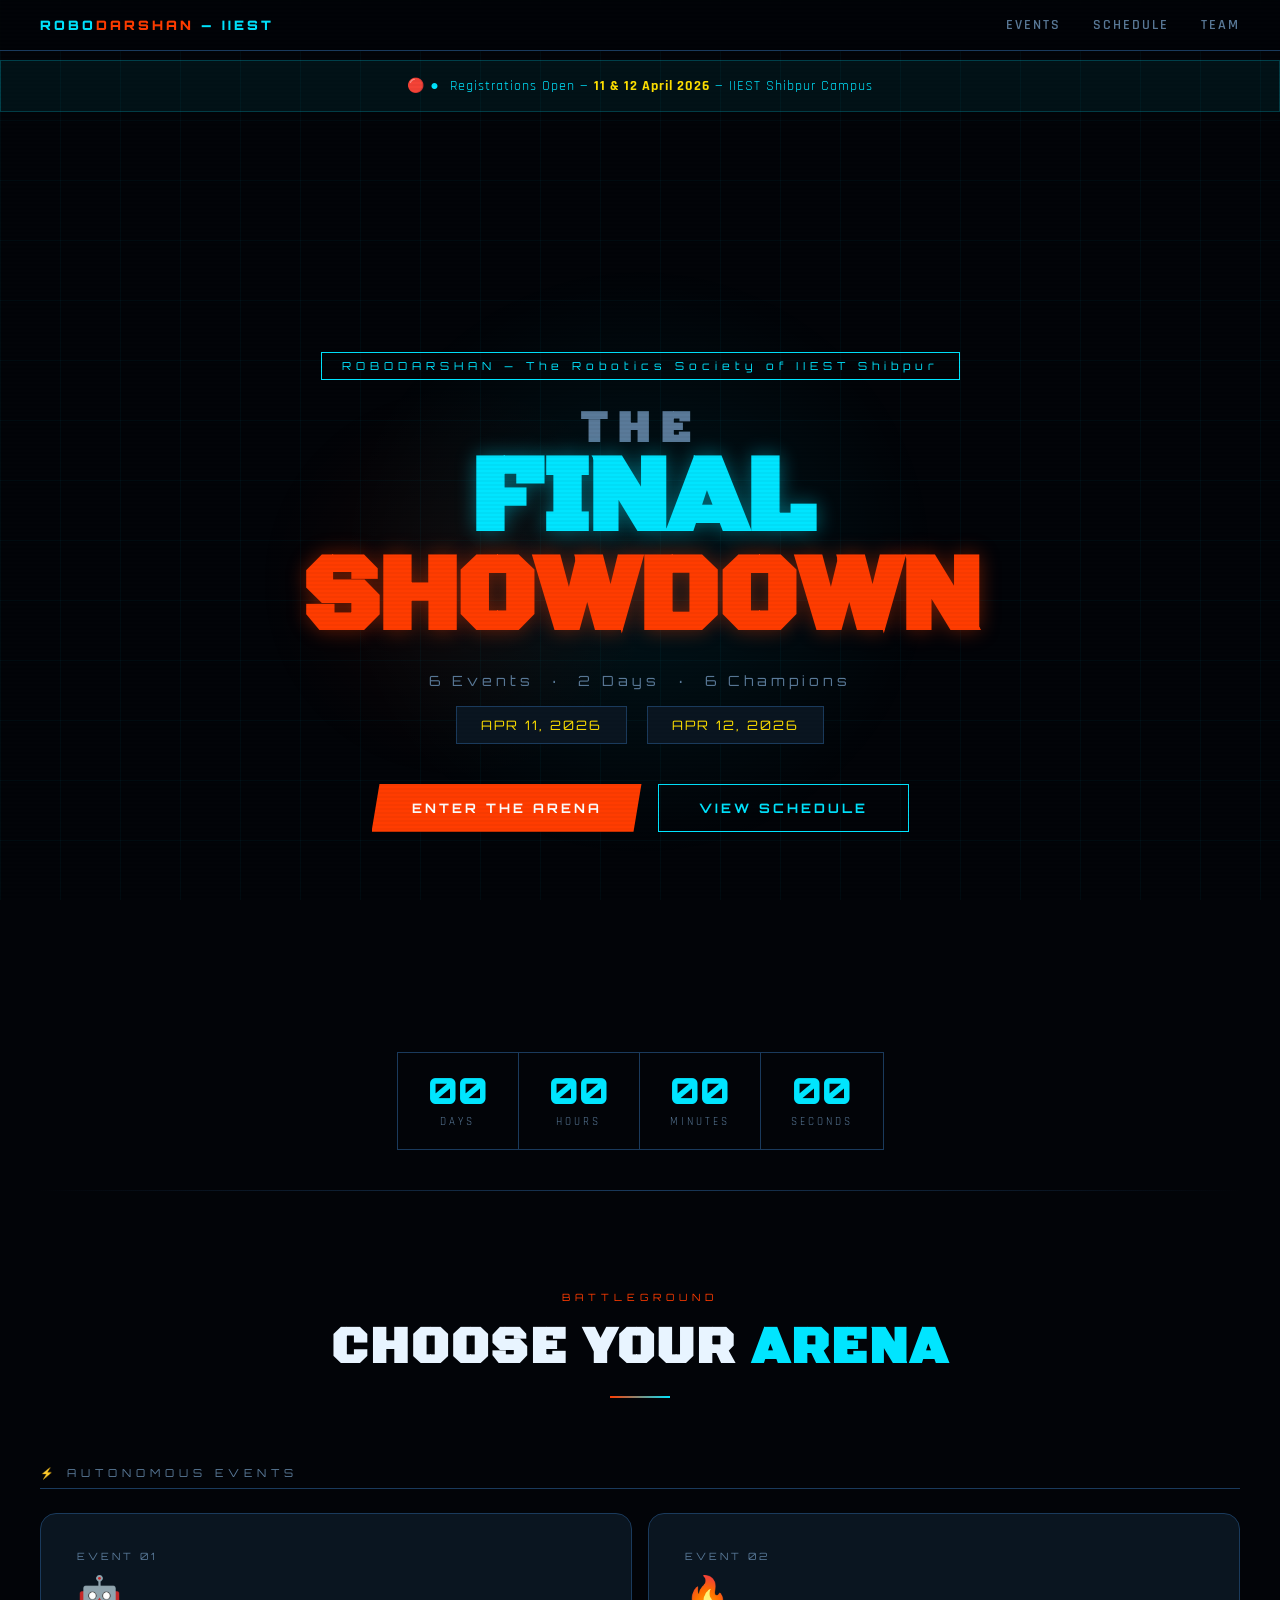
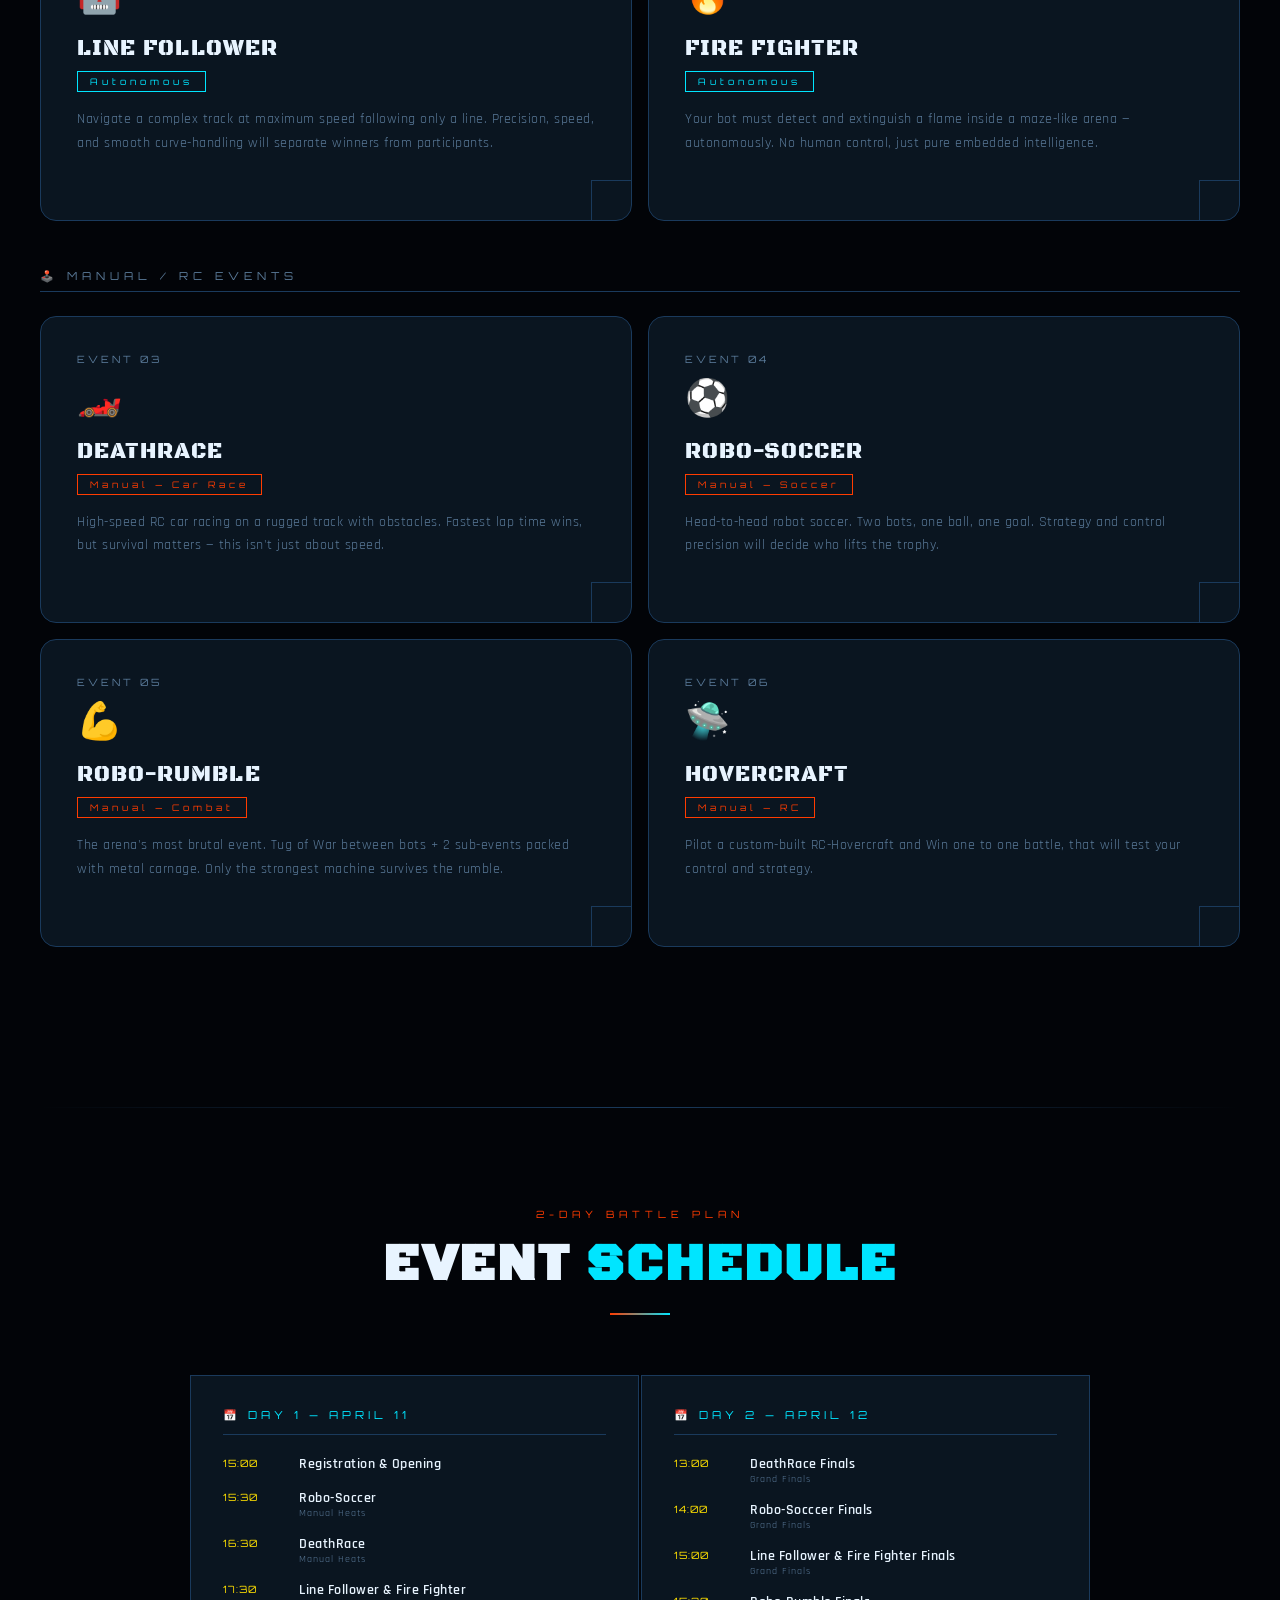
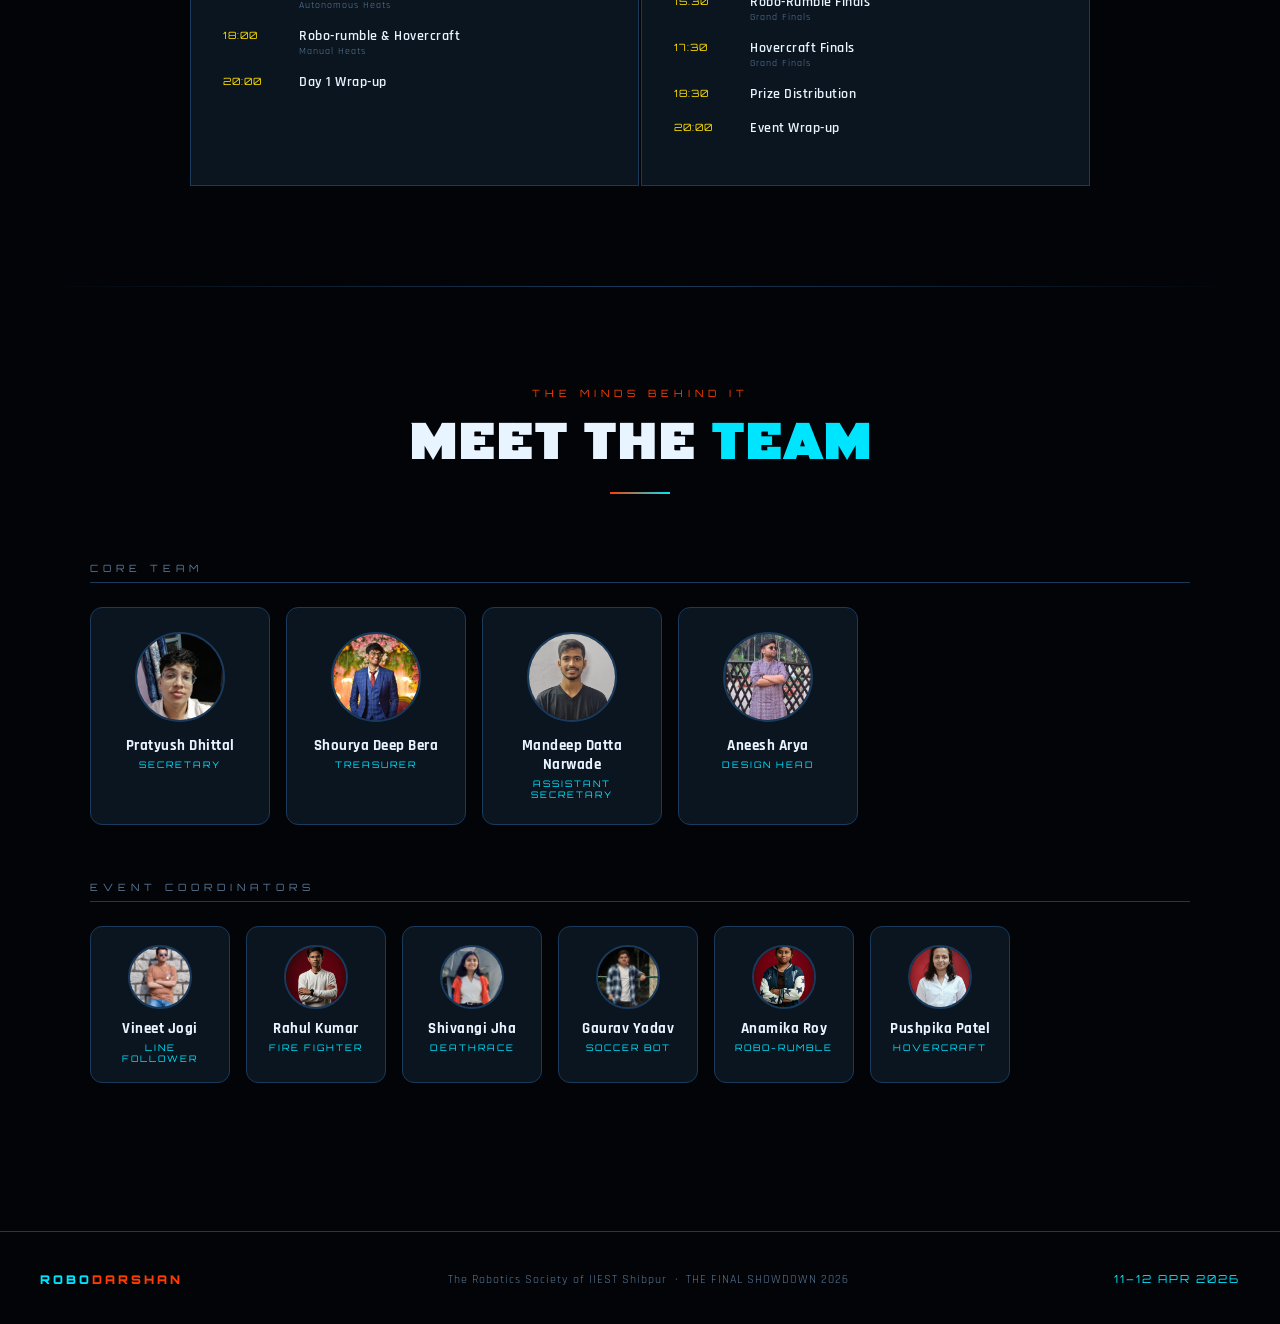
==== commit 1fb48fc5: "Time ans finals" ====
--- a/index.html
+++ b/index.html
@@ -303,7 +303,7 @@
         </div>
         <div class="schedule-item">
           <div class="sch-time">18:00</div>
-          <div><div class="sch-event">Robo-rumble &amp; Hovercraft</div></div>
+          <div><div class="sch-event">Robo-rumble &amp; Hovercraft</div><div class="sch-type">Manual Heats</div></div>
         </div>
         <div class="schedule-item">
           <div class="sch-time">20:00</div>
@@ -318,7 +318,7 @@
         </div>
         <div class="schedule-item">
           <div class="sch-time">14:00</div>
-          <div><div class="sch-event">Robo-Socccer</div></div>
+          <div><div class="sch-event">Robo-Socccer Finals</div><div class="sch-type">Grand Finals</div></div>
         </div>
         <div class="schedule-item">
           <div class="sch-time">15:00</div>
@@ -330,7 +330,7 @@
         </div>
         <div class="schedule-item">
           <div class="sch-time">17:30</div>
-          <div><div class="sch-event">Hovercraft</div><div class="sch-type">Grand Finals</div></div>
+          <div><div class="sch-event">Hovercraft Finals</div><div class="sch-type">Grand Finals</div></div>
         </div>
         <div class="schedule-item">
           <div class="sch-time">18:30</div>
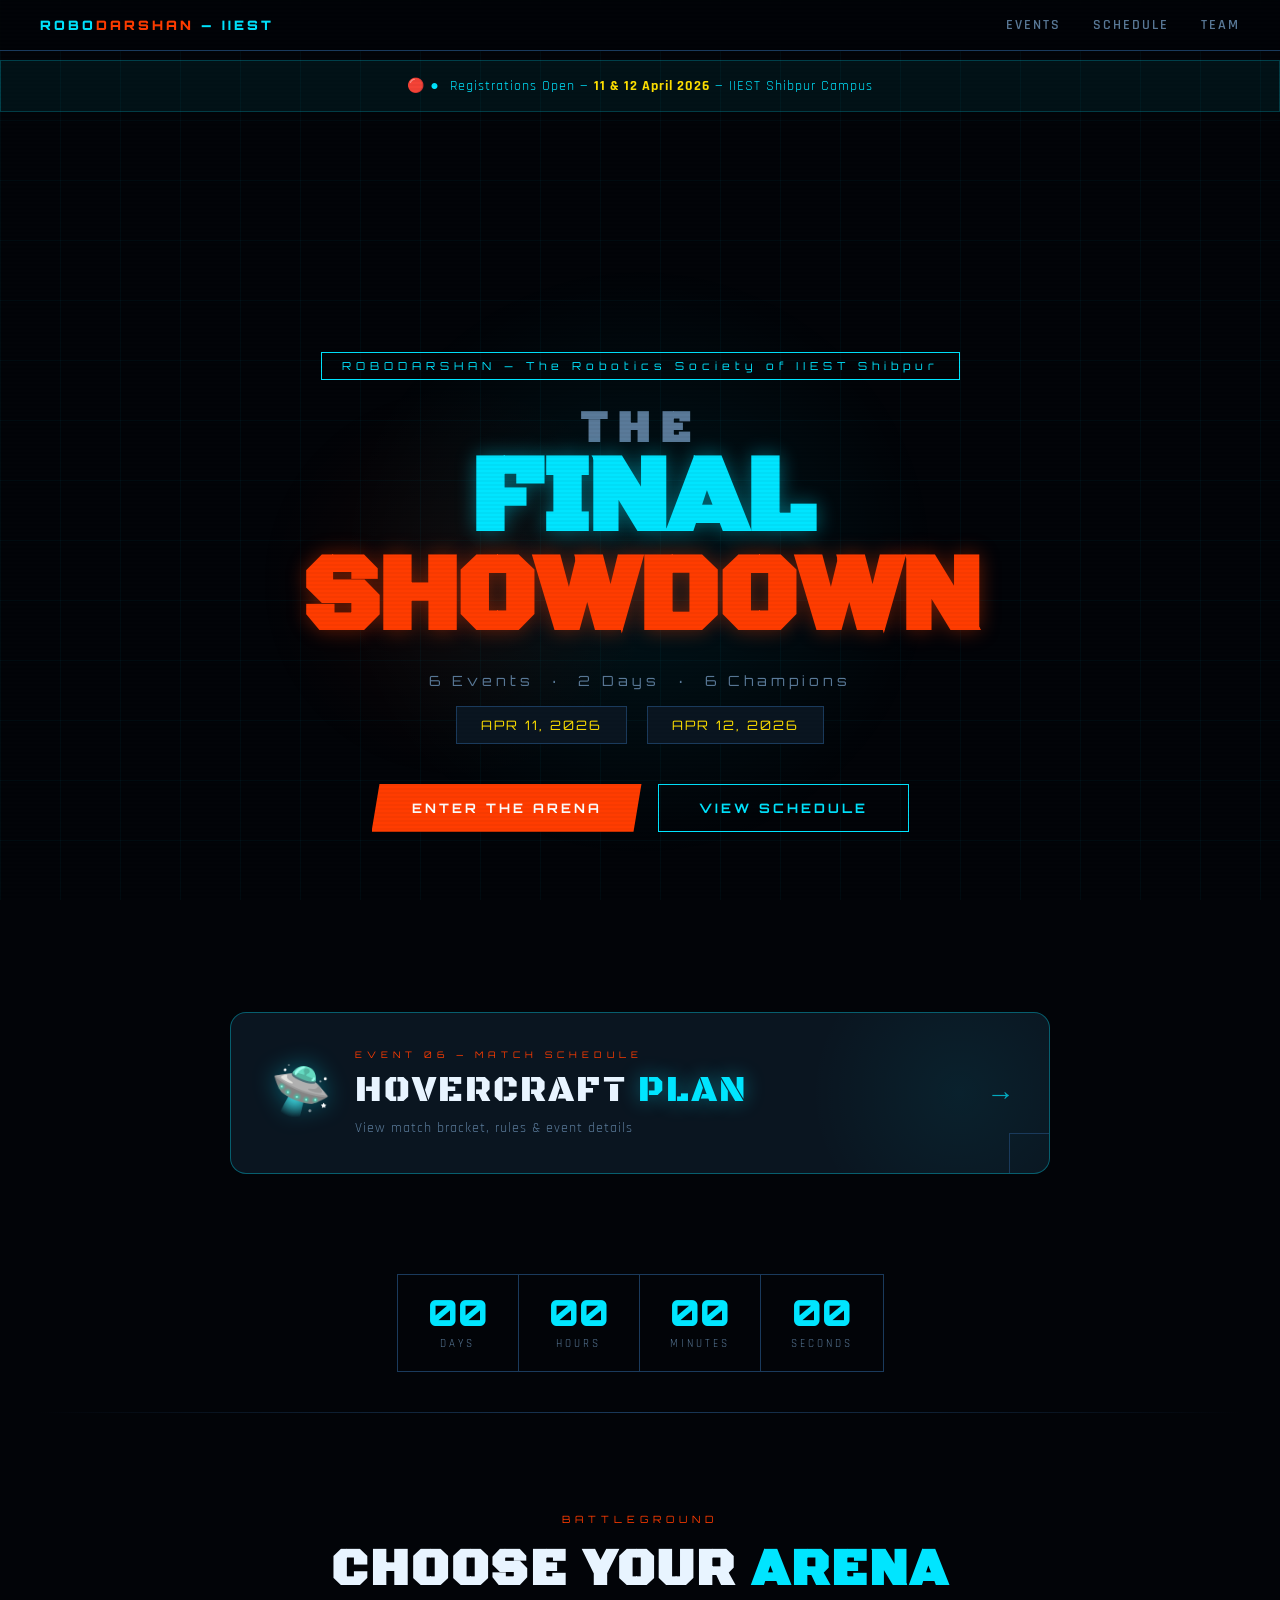
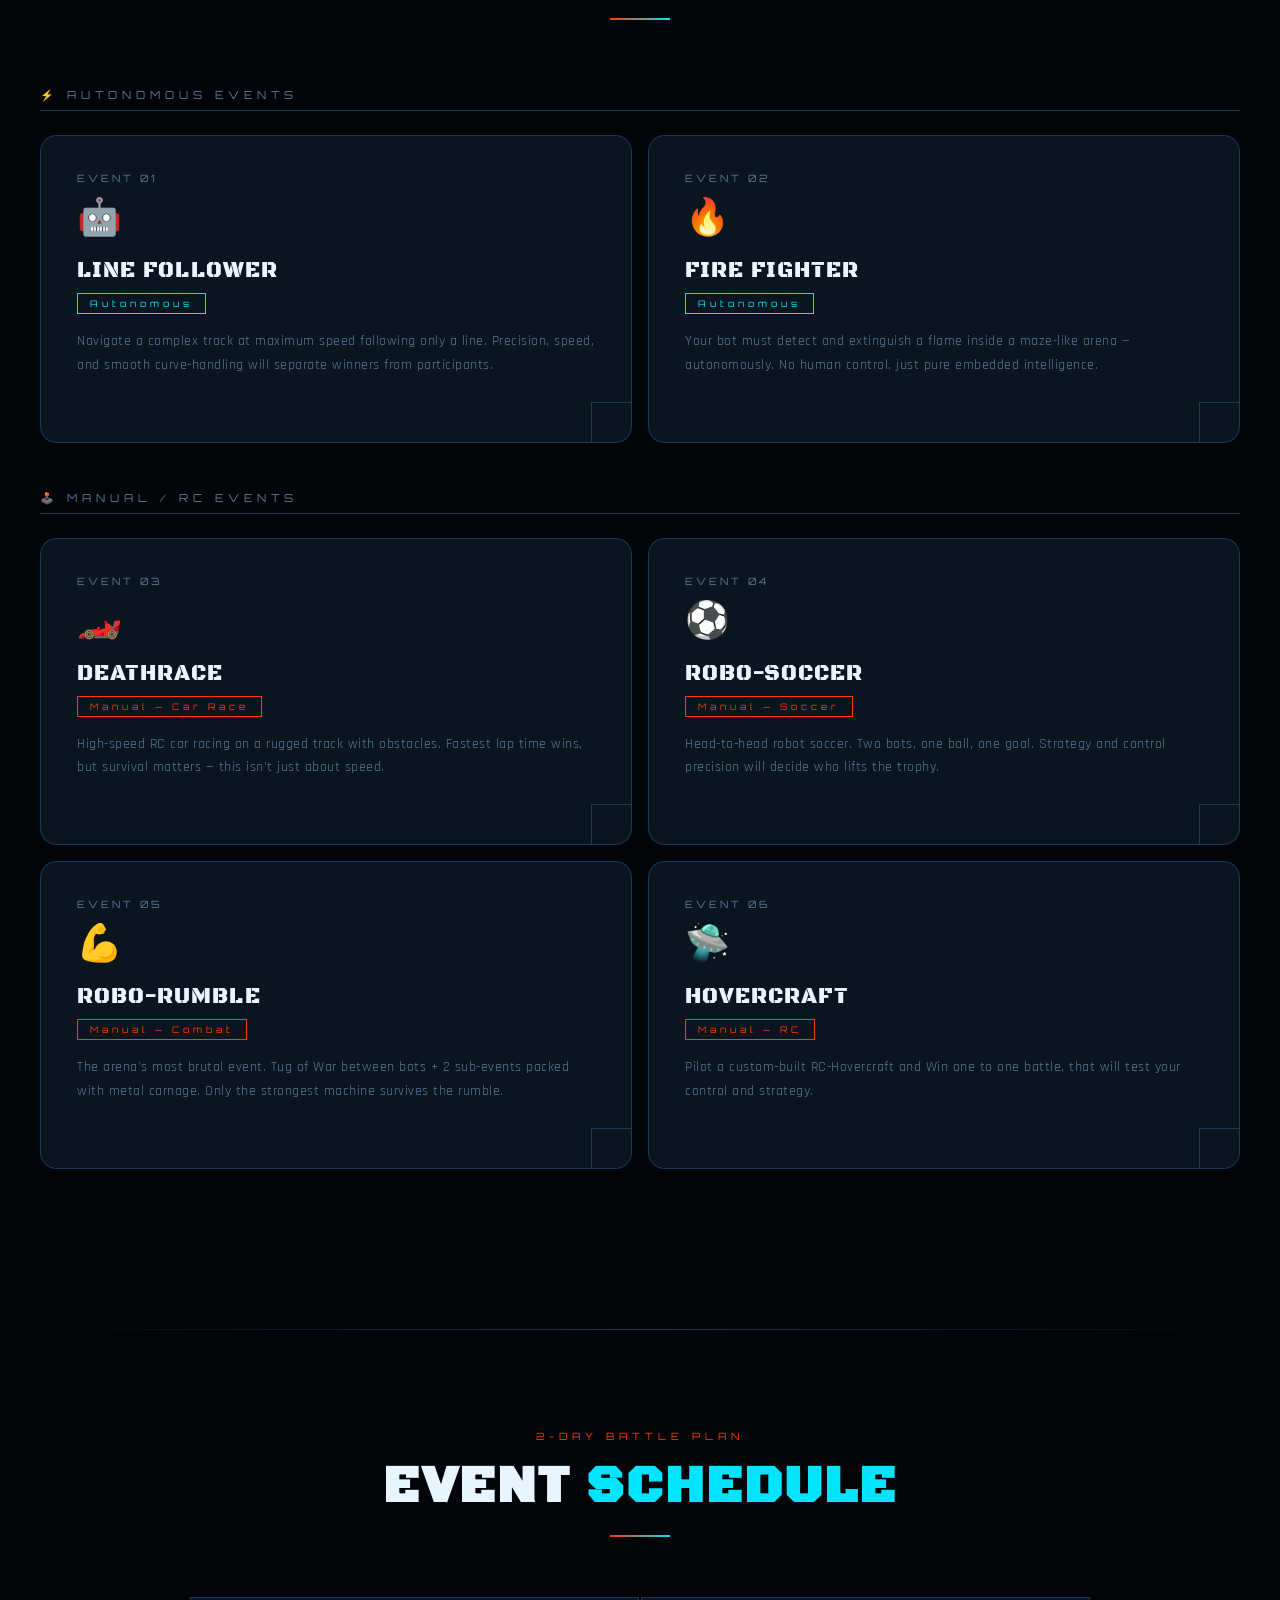
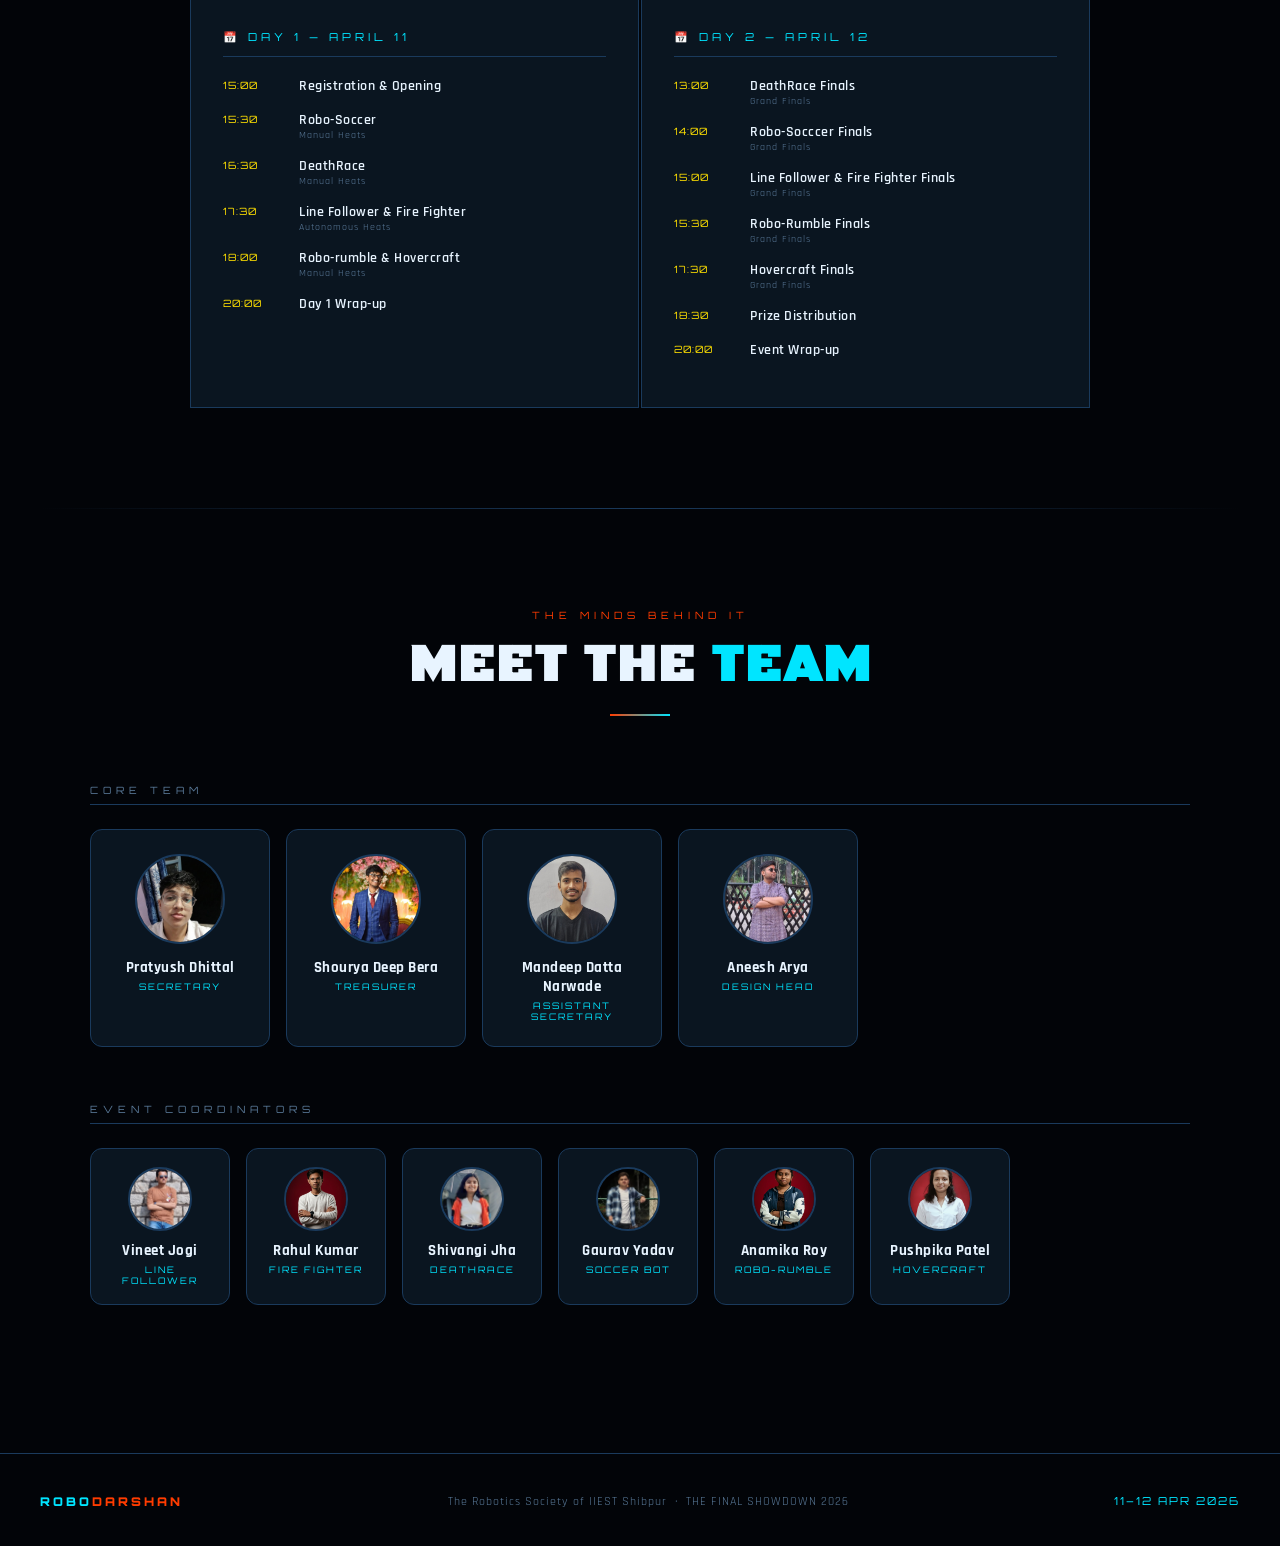
==== commit 2a917a12: "Hovercraft Schedule added" ====
--- a/index.html
+++ b/index.html
@@ -5,7 +5,9 @@
   <meta charset="UTF-8">
   <meta name="viewport" content="width=device-width, initial-scale=1.0">
   <title>THE FINAL SHOWDOWN — RoboDarshan, IIEST Shibpur</title>
-  <link href="https://fonts.googleapis.com/css2?family=Black+Ops+One&family=Orbitron:wght@400;700;900&family=Rajdhani:wght@300;400;600;700&display=swap" rel="stylesheet">
+  <link
+    href="https://fonts.googleapis.com/css2?family=Black+Ops+One&family=Orbitron:wght@400;700;900&family=Rajdhani:wght@300;400;600;700&display=swap"
+    rel="stylesheet">
   <link rel="stylesheet" href="style.css">
 </head>
 
@@ -35,7 +37,8 @@
 
   <!-- INFO BANNER -->
   <div class="info-banner" style="margin-top:60px">
-    🔴 <span class="blink">●</span>&nbsp; Registrations Open — <strong>11 &amp; 12 April 2026</strong> — IIEST Shibpur Campus
+    🔴 <span class="blink">●</span>&nbsp; Registrations Open — <strong>11 &amp; 12 April 2026</strong> — IIEST Shibpur
+    Campus
   </div>
 
   <!-- HERO -->
@@ -59,6 +62,21 @@
     </div>
   </section>
 
+  <!-- HOVERCRAFT PLAN BOX -->
+  <div class="hc-plan-wrap">
+    <div class="hc-plan-box" onclick="openHovercraftPlan()">
+      <div class="hc-plan-glow"></div>
+      <div class="hc-plan-icon">🛸</div>
+      <div class="hc-plan-content">
+        <div class="hc-plan-tag">EVENT 06 — Match Schedule</div>
+        <div class="hc-plan-title">HOVERCRAFT <span>PLAN</span></div>
+        <div class="hc-plan-sub">View match bracket, rules & event details</div>
+      </div>
+      <div class="hc-plan-arrow">→</div>
+      <div class="hc-plan-corner"></div>
+    </div>
+  </div>
+
   <!-- COUNTDOWN -->
   <div class="countdown-section">
     <div class="countdown-wrap">
@@ -71,6 +89,7 @@
 
   <div class="divider"></div>
 
+
   <!-- EVENTS -->
   <section class="events-section" id="events">
     <div class="section-header">
@@ -88,7 +107,8 @@
           <span class="event-icon">🤖</span>
           <div class="event-name">Line Follower</div>
           <span class="event-type auto">Autonomous</span>
-          <p class="event-desc">Navigate a complex track at maximum speed following only a line. Precision, speed, and smooth curve-handling will separate winners from participants.</p>
+          <p class="event-desc">Navigate a complex track at maximum speed following only a line. Precision, speed, and
+            smooth curve-handling will separate winners from participants.</p>
           <div class="event-click-hint">Click to register →</div>
           <div class="event-corner"></div>
         </div>
@@ -98,7 +118,8 @@
           <span class="event-icon">🔥</span>
           <div class="event-name">Fire Fighter</div>
           <span class="event-type auto">Autonomous</span>
-          <p class="event-desc">Your bot must detect and extinguish a flame inside a maze-like arena — autonomously. No human control, just pure embedded intelligence.</p>
+          <p class="event-desc">Your bot must detect and extinguish a flame inside a maze-like arena — autonomously. No
+            human control, just pure embedded intelligence.</p>
           <div class="event-click-hint">Click to register →</div>
           <div class="event-corner"></div>
         </div>
@@ -113,7 +134,8 @@
           <span class="event-icon">🏎️</span>
           <div class="event-name">DeathRace</div>
           <span class="event-type manual">Manual — Car Race</span>
-          <p class="event-desc">High-speed RC car racing on a rugged track with obstacles. Fastest lap time wins, but survival matters — this isn't just about speed.</p>
+          <p class="event-desc">High-speed RC car racing on a rugged track with obstacles. Fastest lap time wins, but
+            survival matters — this isn't just about speed.</p>
           <div class="event-click-hint">Click to register →</div>
           <div class="event-corner"></div>
         </div>
@@ -123,7 +145,8 @@
           <span class="event-icon">⚽</span>
           <div class="event-name">Robo-Soccer</div>
           <span class="event-type manual">Manual — Soccer</span>
-          <p class="event-desc">Head-to-head robot soccer. Two bots, one ball, one goal. Strategy and control precision will decide who lifts the trophy.</p>
+          <p class="event-desc">Head-to-head robot soccer. Two bots, one ball, one goal. Strategy and control precision
+            will decide who lifts the trophy.</p>
           <div class="event-click-hint">Click to register →</div>
           <div class="event-corner"></div>
         </div>
@@ -133,7 +156,8 @@
           <span class="event-icon">💪</span>
           <div class="event-name">Robo-Rumble</div>
           <span class="event-type manual">Manual — Combat</span>
-          <p class="event-desc">The arena's most brutal event. Tug of War between bots + 2 sub-events packed with metal carnage. Only the strongest machine survives the rumble.</p>
+          <p class="event-desc">The arena's most brutal event. Tug of War between bots + 2 sub-events packed with metal
+            carnage. Only the strongest machine survives the rumble.</p>
           <div class="event-click-hint">Click to register →</div>
           <div class="event-corner"></div>
         </div>
@@ -143,7 +167,8 @@
           <span class="event-icon">🛸</span>
           <div class="event-name">Hovercraft</div>
           <span class="event-type manual">Manual — RC</span>
-          <p class="event-desc">Pilot a custom-built RC-Hovercraft and Win one to one battle, that will test your control and strategy.</p>
+          <p class="event-desc">Pilot a custom-built RC-Hovercraft and Win one to one battle, that will test your
+            control and strategy.</p>
           <div class="event-click-hint">Click to register →</div>
           <div class="event-corner"></div>
         </div>
@@ -263,7 +288,8 @@
         <div class="success-msg" id="modal-successMsg">
           <div class="success-icon">🤖</div>
           <h3>You're In, Warrior!</h3>
-          <p>KEEP THE REG. ID FOR FUTURE REFERENCE.<br>Registration received. Prepare your bots.<br>The arena awaits.</p>
+          <p>KEEP THE REG. ID FOR FUTURE REFERENCE.<br>Registration received. Prepare your bots.<br>The arena awaits.
+          </p>
           <div class="reg-id" id="modal-regIdDisplay"></div>
           <br><br>
           <button class="btn-secondary" onclick="closeEventModal(null,true)">Back to Events</button>
@@ -287,62 +313,98 @@
         <div class="schedule-day-title">📅 Day 1 — April 11</div>
         <div class="schedule-item">
           <div class="sch-time">15:00</div>
-          <div><div class="sch-event">Registration &amp; Opening</div></div>
+          <div>
+            <div class="sch-event">Registration &amp; Opening</div>
+          </div>
         </div>
         <div class="schedule-item">
           <div class="sch-time">15:30</div>
-          <div><div class="sch-event">Robo-Soccer</div><div class="sch-type">Manual Heats</div></div>
+          <div>
+            <div class="sch-event">Robo-Soccer</div>
+            <div class="sch-type">Manual Heats</div>
+          </div>
         </div>
         <div class="schedule-item">
           <div class="sch-time">16:30</div>
-          <div><div class="sch-event">DeathRace</div><div class="sch-type">Manual Heats</div></div>
+          <div>
+            <div class="sch-event">DeathRace</div>
+            <div class="sch-type">Manual Heats</div>
+          </div>
         </div>
         <div class="schedule-item">
           <div class="sch-time">17:30</div>
-          <div><div class="sch-event">Line Follower &amp; Fire Fighter</div><div class="sch-type">Autonomous Heats</div></div>
+          <div>
+            <div class="sch-event">Line Follower &amp; Fire Fighter</div>
+            <div class="sch-type">Autonomous Heats</div>
+          </div>
         </div>
         <div class="schedule-item">
           <div class="sch-time">18:00</div>
-          <div><div class="sch-event">Robo-rumble &amp; Hovercraft</div><div class="sch-type">Manual Heats</div></div>
+          <div>
+            <div class="sch-event">Robo-rumble &amp; Hovercraft</div>
+            <div class="sch-type">Manual Heats</div>
+          </div>
         </div>
         <div class="schedule-item">
           <div class="sch-time">20:00</div>
-          <div><div class="sch-event">Day 1 Wrap-up</div></div>
+          <div>
+            <div class="sch-event">Day 1 Wrap-up</div>
+          </div>
         </div>
       </div>
       <div class="schedule-day">
         <div class="schedule-day-title">📅 Day 2 — April 12</div>
         <div class="schedule-item">
           <div class="sch-time">13:00</div>
-          <div><div class="sch-event">DeathRace Finals</div><div class="sch-type">Grand Finals</div></div>
+          <div>
+            <div class="sch-event">DeathRace Finals</div>
+            <div class="sch-type">Grand Finals</div>
+          </div>
         </div>
         <div class="schedule-item">
           <div class="sch-time">14:00</div>
-          <div><div class="sch-event">Robo-Socccer Finals</div><div class="sch-type">Grand Finals</div></div>
+          <div>
+            <div class="sch-event">Robo-Socccer Finals</div>
+            <div class="sch-type">Grand Finals</div>
+          </div>
         </div>
         <div class="schedule-item">
           <div class="sch-time">15:00</div>
-          <div><div class="sch-event">Line Follower &amp; Fire Fighter Finals</div><div class="sch-type">Grand Finals</div></div>
+          <div>
+            <div class="sch-event">Line Follower &amp; Fire Fighter Finals</div>
+            <div class="sch-type">Grand Finals</div>
+          </div>
         </div>
         <div class="schedule-item">
           <div class="sch-time">15:30</div>
-          <div><div class="sch-event">Robo-Rumble Finals</div><div class="sch-type">Grand Finals</div></div>
+          <div>
+            <div class="sch-event">Robo-Rumble Finals</div>
+            <div class="sch-type">Grand Finals</div>
+          </div>
         </div>
         <div class="schedule-item">
           <div class="sch-time">17:30</div>
-          <div><div class="sch-event">Hovercraft Finals</div><div class="sch-type">Grand Finals</div></div>
+          <div>
+            <div class="sch-event">Hovercraft Finals</div>
+            <div class="sch-type">Grand Finals</div>
+          </div>
         </div>
         <div class="schedule-item">
           <div class="sch-time">18:30</div>
-          <div><div class="sch-event">Prize Distribution</div></div>
+          <div>
+            <div class="sch-event">Prize Distribution</div>
+          </div>
         </div>
         <div class="schedule-item">
           <div class="sch-time">20:00</div>
-          <div><div class="sch-event">Event Wrap-up</div></div>
+          <div>
+            <div class="sch-event">Event Wrap-up</div>
+          </div>
         </div>
       </div>
     </div>
   </section>
+
 
   <div class="divider"></div>
 
@@ -361,7 +423,8 @@
       <div class="team-row">
         <div class="team-card">
           <div class="team-img-wrap">
-            <img src="images/pratyush.jpg" alt="Pratyush Dhittal" onerror="this.style.display='none'; this.nextElementSibling.style.display='flex'">
+            <img src="images/pratyush.jpg" alt="Pratyush Dhittal"
+              onerror="this.style.display='none'; this.nextElementSibling.style.display='flex'">
             <div class="team-img-placeholder">🤖</div>
           </div>
           <div class="team-info">
@@ -371,7 +434,8 @@
         </div>
         <div class="team-card">
           <div class="team-img-wrap">
-            <img src="images/shourya.jpg" alt="Shourya Deep Bera" onerror="this.style.display='none'; this.nextElementSibling.style.display='flex'">
+            <img src="images/shourya.jpg" alt="Shourya Deep Bera"
+              onerror="this.style.display='none'; this.nextElementSibling.style.display='flex'">
             <div class="team-img-placeholder">🤖</div>
           </div>
           <div class="team-info">
@@ -381,7 +445,8 @@
         </div>
         <div class="team-card">
           <div class="team-img-wrap">
-            <img src="images/mandeep.jpg" alt="Mandeep Datta Narwade" onerror="this.style.display='none'; this.nextElementSibling.style.display='flex'">
+            <img src="images/mandeep.jpg" alt="Mandeep Datta Narwade"
+              onerror="this.style.display='none'; this.nextElementSibling.style.display='flex'">
             <div class="team-img-placeholder">🤖</div>
           </div>
           <div class="team-info">
@@ -391,7 +456,8 @@
         </div>
         <div class="team-card">
           <div class="team-img-wrap">
-            <img src="images/aneesh.jpg" alt="Aneesh Arya" onerror="this.style.display='none'; this.nextElementSibling.style.display='flex'">
+            <img src="images/aneesh.jpg" alt="Aneesh Arya"
+              onerror="this.style.display='none'; this.nextElementSibling.style.display='flex'">
             <div class="team-img-placeholder">🤖</div>
           </div>
           <div class="team-info">
@@ -406,7 +472,8 @@
       <div class="team-row">
         <div class="team-card coord">
           <div class="team-img-wrap small">
-            <img src="images/vineet.jpg" alt="Vineet Jogi" onerror="this.style.display='none'; this.nextElementSibling.style.display='flex'">
+            <img src="images/vineet.jpg" alt="Vineet Jogi"
+              onerror="this.style.display='none'; this.nextElementSibling.style.display='flex'">
             <div class="team-img-placeholder">⚙️</div>
           </div>
           <div class="team-info">
@@ -416,7 +483,8 @@
         </div>
         <div class="team-card coord">
           <div class="team-img-wrap small">
-            <img src="images/rahul.jpg" alt="Rahul Kumar" onerror="this.style.display='none'; this.nextElementSibling.style.display='flex'">
+            <img src="images/rahul.jpg" alt="Rahul Kumar"
+              onerror="this.style.display='none'; this.nextElementSibling.style.display='flex'">
             <div class="team-img-placeholder">⚙️</div>
           </div>
           <div class="team-info">
@@ -426,7 +494,8 @@
         </div>
         <div class="team-card coord">
           <div class="team-img-wrap small">
-            <img src="images/shivangi.jpg" alt="Shivangi Jha" onerror="this.style.display='none'; this.nextElementSibling.style.display='flex'">
+            <img src="images/shivangi.jpg" alt="Shivangi Jha"
+              onerror="this.style.display='none'; this.nextElementSibling.style.display='flex'">
             <div class="team-img-placeholder">⚙️</div>
           </div>
           <div class="team-info">
@@ -436,7 +505,8 @@
         </div>
         <div class="team-card coord">
           <div class="team-img-wrap small">
-            <img src="images/gaurav.jpg" alt="Gaurav Yadav" onerror="this.style.display='none'; this.nextElementSibling.style.display='flex'">
+            <img src="images/gaurav.jpg" alt="Gaurav Yadav"
+              onerror="this.style.display='none'; this.nextElementSibling.style.display='flex'">
             <div class="team-img-placeholder">⚙️</div>
           </div>
           <div class="team-info">
@@ -446,7 +516,8 @@
         </div>
         <div class="team-card coord">
           <div class="team-img-wrap small">
-            <img src="images/anamika.jpg" alt="Anamika Roy" onerror="this.style.display='none'; this.nextElementSibling.style.display='flex'">
+            <img src="images/anamika.jpg" alt="Anamika Roy"
+              onerror="this.style.display='none'; this.nextElementSibling.style.display='flex'">
             <div class="team-img-placeholder">⚙️</div>
           </div>
           <div class="team-info">
@@ -456,7 +527,8 @@
         </div>
         <div class="team-card coord">
           <div class="team-img-wrap small">
-            <img src="images/pushpika.jpg" alt="Pushpika Patel" onerror="this.style.display='none'; this.nextElementSibling.style.display='flex'">
+            <img src="images/pushpika.jpg" alt="Pushpika Patel"
+              onerror="this.style.display='none'; this.nextElementSibling.style.display='flex'">
             <div class="team-img-placeholder">⚙️</div>
           </div>
           <div class="team-info">
@@ -473,9 +545,229 @@
   <footer>
     <div class="footer-logo">ROBO<span>DARSHAN</span></div>
     <div class="footer-text">The Robotics Society of IIEST Shibpur &nbsp;·&nbsp; THE FINAL SHOWDOWN 2026</div>
-    <div class="footer-text" style="color:var(--accent); font-family:'Orbitron',monospace; font-size:11px; letter-spacing:2px;">11–12 APR 2026</div>
+    <div class="footer-text"
+      style="color:var(--accent); font-family:'Orbitron',monospace; font-size:11px; letter-spacing:2px;">11–12 APR 2026
+    </div>
   </footer>
+
+  <!-- HOVERCRAFT PLAN MODAL -->
+  <div class="modal-overlay" id="hovercraftPlanModal" onclick="closeHovercraftPlan(event)">
+    <div class="modal-box hc-modal-box">
+      <button class="modal-close" onclick="closeHovercraftPlan(null, true)">✕</button>
+
+      <!-- Header -->
+      <div class="modal-header">
+        <span class="modal-icon">🛸</span>
+        <div>
+          <div class="modal-event-num">EVENT 06</div>
+          <h2 class="modal-title">Hovercraft</h2>
+          <span class="modal-type manual">Manual — RC</span>
+        </div>
+      </div>
+
+      <div class="modal-body">
+
+        <!-- About -->
+        <div class="modal-section">
+          <div class="modal-section-label">About the Event</div>
+          <p class="modal-desc">Pilot a custom-built RC hovercraft through a challenging course. Your hovercraft must be
+            self-built within specified dimensions and weight limits. The course includes turns, ramps, and surface
+            changes. Master the unique air-cushion physics — speed and precision wins. One-on-one battles decide who
+            advances.</p>
+        </div>
+
+        <!-- Stats -->
+        <div class="modal-stats">
+          <div class="modal-stat"><span class="modal-stat-val">2–4</span><span class="modal-stat-key">Team Size</span>
+          </div>
+          <div class="modal-stat"><span class="modal-stat-val">✈️ Night Light</span><span class="modal-stat-key">1st
+              Prize</span></div>
+          <div class="modal-stat"><span class="modal-stat-val">MQ-135</span><span class="modal-stat-key">2nd
+              Prize</span></div>
+        </div>
+
+        <!-- Rules -->
+        <div class="modal-section">
+          <div class="modal-section-label">Rules & Regulations</div>
+          <ul class="hc-rules-list">
+            <li>🛸 Hovercraft must be self-built; no commercial hovercrafts allowed.</li>
+            <li>📐 Maximum dimensions: <strong>40cm × 40cm × 30cm</strong> (L × W × H).</li>
+            <li>⚖️ Maximum weight: <strong>4 kg</strong> including battery.</li>
+            <li>🔋 Must run on batteries only — no wired power during competition.</li>
+            <li>🎮 RC controller must operate on standard 2.4 GHz frequency.</li>
+            <li>🏆 Hovercraft should be hover during the whole match, Maneuverability is the main criteria.</li>
+            <li>⚔️ Matches are 1v1; the hovercraft that stays in bounds or scores more points wins.</li>
+            <li>⏱️ Each match slot is <strong>20 minutes</strong> long.</li>
+            <li>⏱️ The matches will be of <strong>2 minutes</strong> for each team.</li>
+            <li>🚫 Intentional interference with opponent's controller is strictly prohibited.</li>
+            <li>📋 Teams must report to the arena at least 5 minutes before their slot.</li>
+            <li>🏆 League format: 5 match slots, top 2 teams advance to grand final.</li>
+            <li>🏆 Judgement criteria: <strong>50% Control, 25% maneuverability, 25% Aggression</strong></li>
+            <li>🏆 <strong>Judges desicion will be Final.</strong></li>
+          </ul>
+        </div>
+
+        <!-- Rulebook -->
+        <div class="modal-section" style="margin-bottom:0">
+          <div class="modal-section-label">📄 Rulebook</div>
+          <a href="rulebooks/hovercraft.pdf" target="_blank" class="btn-rulebook"
+            style="margin-bottom:24px; display:inline-block;">📄 View Full Rulebook</a>
+        </div>
+
+        <!-- Match Schedule -->
+        <div class="modal-section">
+          <div class="modal-section-label">Match Schedule — League Slots</div>
+          <div class="hc-schedule-table-wrap">
+            <table class="hc-schedule-table">
+              <thead>
+                <tr>
+                  <th>Slot</th>
+                  <th>Time</th>
+                  <th>Match 1</th>
+                  <th>Match 2</th>
+                </tr>
+              </thead>
+              <tbody>
+                <tr>
+                  <td class="slot-num">Slot 1</td>
+                  <td class="slot-time">6:00 PM – 6:20 PM</td>
+                  <td>
+                    <div class="hc-match">
+                      <span class="hc-team decepticons">Decepticons</span>
+                      <span class="vs">vs</span>
+                      <span class="hc-team alabama">Alabama-nigga</span>
+                    </div>
+                  </td>
+                  <td>
+                    <div class="hc-match">
+                      <span class="hc-team autobots">Autobots</span>
+                      <span class="vs">vs</span>
+                      <span class="hc-team hairfall">Hairfall</span>
+                    </div>
+                  </td>
+                </tr>
+                <tr>
+                  <td class="slot-num">Slot 2</td>
+                  <td class="slot-time">6:20 PM – 6:40 PM</td>
+                  <td>
+                    <div class="hc-match">
+                      <span class="hc-team autobots">Autobots</span>
+                      <span class="vs">vs</span>
+                      <span class="hc-team irobox">I-Robox</span>
+                    </div>
+                  </td>
+                  <td>
+                    <div class="hc-match">
+                      <span class="hc-team hairfall">Hairfall</span>
+                      <span class="vs">vs</span>
+                      <span class="hc-team alabama">Alabama-nigga</span>
+                    </div>
+                  </td>
+                </tr>
+                <tr>
+                  <td class="slot-num">Slot 3</td>
+                  <td class="slot-time">6:40 PM – 7:00 PM</td>
+                  <td>
+                    <div class="hc-match">
+                      <span class="hc-team hairfall">Hairfall</span>
+                      <span class="vs">vs</span>
+                      <span class="hc-team decepticons">Decepticons</span>
+                    </div>
+                  </td>
+                  <td>
+                    <div class="hc-match">
+                      <span class="hc-team alabama">Alabama-nigga</span>
+                      <span class="vs">vs</span>
+                      <span class="hc-team irobox">I-Robox</span>
+                    </div>
+                  </td>
+                </tr>
+                <tr>
+                  <td class="slot-num">Slot 4</td>
+                  <td class="slot-time">7:00 PM – 7:20 PM</td>
+                  <td>
+                    <div class="hc-match">
+                      <span class="hc-team alabama">Alabama-nigga</span>
+                      <span class="vs">vs</span>
+                      <span class="hc-team autobots">Autobots</span>
+                    </div>
+                  </td>
+                  <td>
+                    <div class="hc-match">
+                      <span class="hc-team irobox">I-Robox</span>
+                      <span class="vs">vs</span>
+                      <span class="hc-team decepticons">Decepticons</span>
+                    </div>
+                  </td>
+                </tr>
+                <tr>
+                  <td class="slot-num">Slot 5</td>
+                  <td class="slot-time">7:20 PM – 7:40 PM</td>
+                  <td>
+                    <div class="hc-match">
+                      <span class="hc-team irobox">I-Robox</span>
+                      <span class="vs">vs</span>
+                      <span class="hc-team hairfall">Hairfall</span>
+                    </div>
+                  </td>
+                  <td>
+                    <div class="hc-match">
+                      <span class="hc-team decepticons">Decepticons</span>
+                      <span class="vs">vs</span>
+                      <span class="hc-team autobots">Autobots</span>
+                    </div>
+                  </td>
+                </tr>
+              </tbody>
+            </table>
+          </div>
+
+          <!-- Team Legend -->
+          <div class="hc-team-legend">
+            <div class="hc-legend-title">Teams</div>
+            <div class="hc-legend-grid">
+              <span class="hc-team decepticons">Decepticons</span>
+              <span class="hc-team autobots">Autobots</span>
+              <span class="hc-team hairfall">Hairfall</span>
+              <span class="hc-team alabama">Alabama-nigga</span>
+              <span class="hc-team irobox">I-Robox</span>
+            </div>
+          </div>
+        </div>
+
+        <!-- Coordinators -->
+        <div class="modal-section">
+          <div class="modal-section-label">Event Coordinators</div>
+          <div class="modal-coordinators">
+            <div class="coordinator-card">
+              <div class="coord-avatar"><img src="images/pushpika.jpg" alt="Pushpika Patel"
+                  onerror="this.style.display='none'"></div>
+              <div>
+                <div class="coord-name">Pushpika Patel</div>
+                <div class="coord-contact">+91 8318575758</div>
+              </div>
+            </div>
+            <div class="coordinator-card">
+              <div class="coord-avatar"><img src="images/anchal.jpg" alt="Anchal Chaudhary"
+                  onerror="this.style.display='none'"></div>
+              <div>
+                <div class="coord-name">Anchal Chaudhary</div>
+                <div class="coord-contact">+91 9336049348</div>
+              </div>
+            </div>
+          </div>
+        </div>
+
+        <div class="modal-actions">
+          <button class="btn-primary" onclick="openEventModal('hovercraft'); closeHovercraftPlan(null,true);">⚡&nbsp;
+            Register for Hovercraft</button>
+        </div>
+
+      </div>
+    </div>
+  </div>
 
   <script src="script.js"></script>
 </body>
+
 </html>
--- a/style.css
+++ b/style.css
@@ -12,8 +12,15 @@
     --glow2: 0 0 20px rgba(255, 60, 0, 0.4);
 }
 
-* { margin: 0; padding: 0; box-sizing: border-box; }
-html { scroll-behavior: smooth; }
+* {
+    margin: 0;
+    padding: 0;
+    box-sizing: border-box;
+}
+
+html {
+    scroll-behavior: smooth;
+}
 
 body {
     background: var(--bg);
@@ -45,7 +52,9 @@
 /* NAV */
 nav {
     position: fixed;
-    top: 0; left: 0; right: 0;
+    top: 0;
+    left: 0;
+    right: 0;
     z-index: 100;
     display: flex;
     align-items: center;
@@ -55,6 +64,7 @@
     backdrop-filter: blur(12px);
     border-bottom: 1px solid var(--border);
 }
+
 .nav-logo {
     font-family: 'Orbitron', monospace;
     font-weight: 900;
@@ -63,8 +73,16 @@
     letter-spacing: 3px;
     text-transform: uppercase;
 }
-.nav-logo span { color: var(--accent2); }
-.nav-links { display: flex; gap: 32px; }
+
+.nav-logo span {
+    color: var(--accent2);
+}
+
+.nav-links {
+    display: flex;
+    gap: 32px;
+}
+
 .nav-links a {
     color: var(--muted);
     text-decoration: none;
@@ -75,7 +93,10 @@
     text-transform: uppercase;
     transition: color 0.2s;
 }
-.nav-links a:hover { color: var(--accent); }
+
+.nav-links a:hover {
+    color: var(--accent);
+}
 
 /* HAMBURGER */
 .hamburger {
@@ -89,6 +110,7 @@
     padding: 6px;
     z-index: 200;
 }
+
 .hamburger span {
     display: block;
     width: 24px;
@@ -98,15 +120,27 @@
     transition: all 0.3s;
     transform-origin: center;
 }
-.hamburger.open span:nth-child(1) { transform: translateY(7px) rotate(45deg); }
-.hamburger.open span:nth-child(2) { opacity: 0; transform: scaleX(0); }
-.hamburger.open span:nth-child(3) { transform: translateY(-7px) rotate(-45deg); }
+
+.hamburger.open span:nth-child(1) {
+    transform: translateY(7px) rotate(45deg);
+}
+
+.hamburger.open span:nth-child(2) {
+    opacity: 0;
+    transform: scaleX(0);
+}
+
+.hamburger.open span:nth-child(3) {
+    transform: translateY(-7px) rotate(-45deg);
+}
 
 /* MOBILE NAV */
 .mobile-nav {
     display: none;
     position: fixed;
-    top: 57px; left: 0; right: 0;
+    top: 57px;
+    left: 0;
+    right: 0;
     background: rgba(2, 4, 8, 0.97);
     backdrop-filter: blur(16px);
     border-bottom: 1px solid var(--border);
@@ -117,7 +151,12 @@
     overflow: hidden;
     transition: max-height 0.35s ease, padding 0.3s ease;
 }
-.mobile-nav.open { max-height: 300px; padding: 12px 0; }
+
+.mobile-nav.open {
+    max-height: 300px;
+    padding: 12px 0;
+}
+
 .mobile-nav a {
     color: var(--text);
     text-decoration: none;
@@ -130,8 +169,15 @@
     transition: color 0.2s, background 0.2s;
     display: block;
 }
-.mobile-nav a:last-child { border-bottom: none; }
-.mobile-nav a:hover { color: var(--accent); background: rgba(0, 229, 255, 0.04); }
+
+.mobile-nav a:last-child {
+    border-bottom: none;
+}
+
+.mobile-nav a:hover {
+    color: var(--accent);
+    background: rgba(0, 229, 255, 0.04);
+}
 
 /* INFO BANNER */
 .info-banner {
@@ -144,7 +190,10 @@
     color: var(--accent);
     letter-spacing: 1px;
 }
-.info-banner strong { color: var(--accent3); }
+
+.info-banner strong {
+    color: var(--accent3);
+}
 
 /* HERO */
 .hero {
@@ -159,23 +208,30 @@
     overflow: hidden;
     z-index: 1;
 }
+
 .hero-glow {
     position: absolute;
-    width: 600px; height: 600px;
+    width: 600px;
+    height: 600px;
     border-radius: 50%;
     background: radial-gradient(circle, rgba(0, 229, 255, 0.08) 0%, transparent 70%);
-    top: 50%; left: 50%;
+    top: 50%;
+    left: 50%;
     transform: translate(-50%, -50%);
     pointer-events: none;
 }
+
 .hero-glow2 {
     position: absolute;
-    width: 400px; height: 400px;
+    width: 400px;
+    height: 400px;
     border-radius: 50%;
     background: radial-gradient(circle, rgba(255, 60, 0, 0.06) 0%, transparent 70%);
-    top: 30%; left: 20%;
+    top: 30%;
+    left: 20%;
     pointer-events: none;
 }
+
 .org-tag {
     font-family: 'Orbitron', monospace;
     font-size: 11px;
@@ -187,6 +243,7 @@
     display: inline-block;
     animation: fadeDown 0.8s ease both;
 }
+
 .hero h1 {
     font-family: 'Black Ops One', cursive;
     font-size: clamp(52px, 10vw, 110px);
@@ -196,9 +253,24 @@
     letter-spacing: -2px;
     animation: fadeUp 0.8s 0.2s ease both;
 }
-.hero h1 .the { font-size: 0.4em; color: var(--muted); display: block; letter-spacing: 10px; }
-.hero h1 .final { color: var(--accent); text-shadow: var(--glow); }
-.hero h1 .showdown { color: var(--accent2); text-shadow: var(--glow2); }
+
+.hero h1 .the {
+    font-size: 0.4em;
+    color: var(--muted);
+    display: block;
+    letter-spacing: 10px;
+}
+
+.hero h1 .final {
+    color: var(--accent);
+    text-shadow: var(--glow);
+}
+
+.hero h1 .showdown {
+    color: var(--accent2);
+    text-shadow: var(--glow2);
+}
+
 .hero-sub {
     font-family: 'Orbitron', monospace;
     font-size: 14px;
@@ -207,6 +279,7 @@
     margin-top: 24px;
     animation: fadeUp 0.8s 0.4s ease both;
 }
+
 .hero-date {
     margin-top: 16px;
     display: flex;
@@ -214,6 +287,7 @@
     justify-content: center;
     animation: fadeUp 0.8s 0.5s ease both;
 }
+
 .date-badge {
     background: var(--card);
     border: 1px solid var(--border);
@@ -223,6 +297,7 @@
     color: var(--accent3);
     letter-spacing: 2px;
 }
+
 .hero-cta {
     margin-top: 40px;
     display: flex;
@@ -249,7 +324,13 @@
     clip-path: polygon(8px 0%, 100% 0%, calc(100% - 8px) 100%, 0% 100%);
     transition: all 0.2s;
 }
-.btn-primary:hover { background: #ff6030; box-shadow: var(--glow2); transform: translateY(-2px); }
+
+.btn-primary:hover {
+    background: #ff6030;
+    box-shadow: var(--glow2);
+    transform: translateY(-2px);
+}
+
 .btn-secondary {
     background: transparent;
     color: var(--accent);
@@ -265,7 +346,11 @@
     display: inline-block;
     transition: all 0.2s;
 }
-.btn-secondary:hover { background: rgba(0, 229, 255, 0.1); box-shadow: var(--glow); }
+
+.btn-secondary:hover {
+    background: rgba(0, 229, 255, 0.1);
+    box-shadow: var(--glow);
+}
 
 /* COUNTDOWN */
 .countdown-section {
@@ -274,17 +359,23 @@
     padding: 40px 20px;
     text-align: center;
 }
+
 .countdown-wrap {
     display: inline-flex;
     border: 1px solid var(--border);
     overflow: hidden;
 }
+
 .cd-unit {
     padding: 20px 30px;
     border-right: 1px solid var(--border);
     min-width: 100px;
 }
-.cd-unit:last-child { border-right: none; }
+
+.cd-unit:last-child {
+    border-right: none;
+}
+
 .cd-num {
     font-family: 'Orbitron', monospace;
     font-size: 36px;
@@ -293,6 +384,7 @@
     display: block;
     line-height: 1;
 }
+
 .cd-label {
     font-size: 11px;
     letter-spacing: 3px;
@@ -303,8 +395,16 @@
 }
 
 /* SECTION */
-section { position: relative; z-index: 1; }
-.section-header { text-align: center; margin-bottom: 60px; }
+section {
+    position: relative;
+    z-index: 1;
+}
+
+.section-header {
+    text-align: center;
+    margin-bottom: 60px;
+}
+
 .section-tag {
     font-family: 'Orbitron', monospace;
     font-size: 10px;
@@ -313,19 +413,25 @@
     text-transform: uppercase;
     margin-bottom: 12px;
 }
+
 .section-title {
     font-family: 'Black Ops One', cursive;
     font-size: clamp(30px, 5vw, 52px);
     text-transform: uppercase;
     letter-spacing: 2px;
 }
-.section-title span { color: var(--accent); }
+
+.section-title span {
+    color: var(--accent);
+}
+
 .section-line {
     width: 60px;
     height: 2px;
     background: linear-gradient(90deg, var(--accent2), var(--accent));
     margin: 16px auto 0;
 }
+
 .divider {
     max-width: 1200px;
     margin: 0 auto;
@@ -334,7 +440,10 @@
 }
 
 /* EVENTS */
-.events-section { padding: 100px 40px; }
+.events-section {
+    padding: 100px 40px;
+}
+
 .category-label {
     font-family: 'Orbitron', monospace;
     font-size: 11px;
@@ -345,6 +454,7 @@
     border-bottom: 1px solid var(--border);
     margin-bottom: 24px;
 }
+
 .events-grid {
     display: grid;
     grid-template-columns: repeat(2, 1fr);
@@ -352,6 +462,7 @@
     max-width: 1200px;
     margin: 0 auto 60px;
 }
+
 .event-card {
     background: var(--card);
     border: 1px solid var(--border);
@@ -362,6 +473,7 @@
     cursor: pointer;
     transition: all 0.3s;
 }
+
 .event-card::before {
     content: '';
     position: absolute;
@@ -370,13 +482,49 @@
     opacity: 0;
     transition: opacity 0.3s;
 }
-.event-card:hover::before { opacity: 1; }
-.event-card:hover { border-color: var(--accent); transform: translateY(-4px); box-shadow: 0 8px 40px rgba(0, 229, 255, 0.1); }
-.event-card.manual:hover { border-color: var(--accent2); box-shadow: 0 8px 40px rgba(255, 60, 0, 0.1); }
-.event-card.manual::before { background: linear-gradient(135deg, rgba(255, 60, 0, 0.04), transparent); }
-.event-num { font-family: 'Orbitron', monospace; font-size: 10px; color: var(--muted); letter-spacing: 3px; margin-bottom: 12px; }
-.event-icon { font-size: 36px; margin-bottom: 16px; display: block; }
-.event-name { font-family: 'Black Ops One', cursive; font-size: 22px; text-transform: uppercase; color: var(--text); letter-spacing: 1px; margin-bottom: 8px; }
+
+.event-card:hover::before {
+    opacity: 1;
+}
+
+.event-card:hover {
+    border-color: var(--accent);
+    transform: translateY(-4px);
+    box-shadow: 0 8px 40px rgba(0, 229, 255, 0.1);
+}
+
+.event-card.manual:hover {
+    border-color: var(--accent2);
+    box-shadow: 0 8px 40px rgba(255, 60, 0, 0.1);
+}
+
+.event-card.manual::before {
+    background: linear-gradient(135deg, rgba(255, 60, 0, 0.04), transparent);
+}
+
+.event-num {
+    font-family: 'Orbitron', monospace;
+    font-size: 10px;
+    color: var(--muted);
+    letter-spacing: 3px;
+    margin-bottom: 12px;
+}
+
+.event-icon {
+    font-size: 36px;
+    margin-bottom: 16px;
+    display: block;
+}
+
+.event-name {
+    font-family: 'Black Ops One', cursive;
+    font-size: 22px;
+    text-transform: uppercase;
+    color: var(--text);
+    letter-spacing: 1px;
+    margin-bottom: 8px;
+}
+
 .event-type {
     font-family: 'Orbitron', monospace;
     font-size: 9px;
@@ -386,9 +534,24 @@
     display: inline-block;
     margin-bottom: 16px;
 }
-.event-type.auto { color: var(--accent); border-color: var(--accent); }
-.event-type.manual { color: var(--accent2); border-color: var(--accent2); }
-.event-desc { font-size: 14px; color: var(--muted); line-height: 1.7; letter-spacing: 0.5px; }
+
+.event-type.auto {
+    color: var(--accent);
+    border-color: var(--accent);
+}
+
+.event-type.manual {
+    color: var(--accent2);
+    border-color: var(--accent2);
+}
+
+.event-desc {
+    font-size: 14px;
+    color: var(--muted);
+    line-height: 1.7;
+    letter-spacing: 0.5px;
+}
+
 .event-click-hint {
     font-family: 'Orbitron', monospace;
     font-size: 9px;
@@ -398,18 +561,35 @@
     opacity: 0;
     transition: opacity 0.2s;
 }
-.event-card:hover .event-click-hint { opacity: 1; }
-.event-card.manual:hover .event-click-hint { color: var(--accent2); }
+
+.event-card:hover .event-click-hint {
+    opacity: 1;
+}
+
+.event-card.manual:hover .event-click-hint {
+    color: var(--accent2);
+}
+
 .event-corner {
     position: absolute;
-    bottom: 0; right: 0;
-    width: 40px; height: 40px;
+    bottom: 0;
+    right: 0;
+    width: 40px;
+    height: 40px;
     border-top: 1px solid var(--border);
     border-left: 1px solid var(--border);
     transition: all 0.3s;
 }
-.event-card:hover .event-corner { width: 60px; height: 60px; border-color: var(--accent); }
-.event-card.manual:hover .event-corner { border-color: var(--accent2); }
+
+.event-card:hover .event-corner {
+    width: 60px;
+    height: 60px;
+    border-color: var(--accent);
+}
+
+.event-card.manual:hover .event-corner {
+    border-color: var(--accent2);
+}
 
 /* =========================================
    EVENT MODAL
@@ -428,7 +608,12 @@
     pointer-events: none;
     transition: opacity 0.3s;
 }
-.modal-overlay.open { opacity: 1; pointer-events: all; }
+
+.modal-overlay.open {
+    opacity: 1;
+    pointer-events: all;
+}
+
 .modal-box {
     background: var(--card);
     border: 1px solid var(--border);
@@ -440,22 +625,31 @@
     transform: translateY(30px);
     transition: transform 0.3s;
 }
-.modal-overlay.open .modal-box { transform: translateY(0); }
+
+.modal-overlay.open .modal-box {
+    transform: translateY(0);
+}
+
 .modal-box::before {
     content: '';
     position: absolute;
-    top: -1px; left: 40px; right: 40px;
+    top: -1px;
+    left: 40px;
+    right: 40px;
     height: 2px;
     background: linear-gradient(90deg, transparent, var(--accent), var(--accent2), transparent);
 }
+
 .modal-close {
     position: absolute;
-    top: 16px; right: 16px;
+    top: 16px;
+    right: 16px;
     background: none;
     border: 1px solid var(--border);
     color: var(--muted);
     font-size: 14px;
-    width: 32px; height: 32px;
+    width: 32px;
+    height: 32px;
     cursor: pointer;
     display: flex;
     align-items: center;
@@ -463,7 +657,12 @@
     transition: all 0.2s;
     z-index: 2;
 }
-.modal-close:hover { border-color: var(--accent2); color: var(--accent2); }
+
+.modal-close:hover {
+    border-color: var(--accent2);
+    color: var(--accent2);
+}
+
 .modal-header {
     display: flex;
     align-items: flex-start;
@@ -471,14 +670,57 @@
     padding: 40px 40px 24px;
     border-bottom: 1px solid var(--border);
 }
-.modal-icon { font-size: 48px; line-height: 1; flex-shrink: 0; }
-.modal-event-num { font-family: 'Orbitron', monospace; font-size: 10px; color: var(--muted); letter-spacing: 3px; margin-bottom: 6px; }
-.modal-title { font-family: 'Black Ops One', cursive; font-size: 28px; text-transform: uppercase; letter-spacing: 1px; color: var(--text); margin-bottom: 8px; }
-.modal-type { font-family: 'Orbitron', monospace; font-size: 9px; letter-spacing: 4px; padding: 4px 12px; border: 1px solid; display: inline-block; }
-.modal-type.auto { color: var(--accent); border-color: var(--accent); }
-.modal-type.manual { color: var(--accent2); border-color: var(--accent2); }
-.modal-body { padding: 28px 40px 40px; }
-.modal-section { margin-bottom: 28px; }
+
+.modal-icon {
+    font-size: 48px;
+    line-height: 1;
+    flex-shrink: 0;
+}
+
+.modal-event-num {
+    font-family: 'Orbitron', monospace;
+    font-size: 10px;
+    color: var(--muted);
+    letter-spacing: 3px;
+    margin-bottom: 6px;
+}
+
+.modal-title {
+    font-family: 'Black Ops One', cursive;
+    font-size: 28px;
+    text-transform: uppercase;
+    letter-spacing: 1px;
+    color: var(--text);
+    margin-bottom: 8px;
+}
+
+.modal-type {
+    font-family: 'Orbitron', monospace;
+    font-size: 9px;
+    letter-spacing: 4px;
+    padding: 4px 12px;
+    border: 1px solid;
+    display: inline-block;
+}
+
+.modal-type.auto {
+    color: var(--accent);
+    border-color: var(--accent);
+}
+
+.modal-type.manual {
+    color: var(--accent2);
+    border-color: var(--accent2);
+}
+
+.modal-body {
+    padding: 28px 40px 40px;
+}
+
+.modal-section {
+    margin-bottom: 28px;
+}
+
 .modal-section-label {
     font-family: 'Orbitron', monospace;
     font-size: 10px;
@@ -489,17 +731,50 @@
     padding-bottom: 8px;
     border-bottom: 1px solid var(--border);
 }
-.modal-desc { font-size: 15px; color: var(--muted); line-height: 1.8; }
+
+.modal-desc {
+    font-size: 15px;
+    color: var(--muted);
+    line-height: 1.8;
+}
+
 .modal-stats {
     display: grid;
     grid-template-columns: repeat(3, 1fr);
     gap: 12px;
     margin-bottom: 28px;
 }
-.modal-stat { background: var(--surface); border: 1px solid var(--border); padding: 14px; text-align: center; }
-.modal-stat-val { font-family: 'Orbitron', monospace; font-size: 18px; font-weight: 900; color: var(--accent3); display: block; }
-.modal-stat-key { font-size: 10px; color: var(--muted); letter-spacing: 2px; text-transform: uppercase; margin-top: 4px; display: block; }
-.modal-coordinators { display: flex; flex-direction: column; gap: 12px; }
+
+.modal-stat {
+    background: var(--surface);
+    border: 1px solid var(--border);
+    padding: 14px;
+    text-align: center;
+}
+
+.modal-stat-val {
+    font-family: 'Orbitron', monospace;
+    font-size: 18px;
+    font-weight: 900;
+    color: var(--accent3);
+    display: block;
+}
+
+.modal-stat-key {
+    font-size: 10px;
+    color: var(--muted);
+    letter-spacing: 2px;
+    text-transform: uppercase;
+    margin-top: 4px;
+    display: block;
+}
+
+.modal-coordinators {
+    display: flex;
+    flex-direction: column;
+    gap: 12px;
+}
+
 .coordinator-card {
     display: flex;
     align-items: center;
@@ -508,8 +783,10 @@
     border: 1px solid var(--border);
     padding: 14px 16px;
 }
+
 .coord-avatar {
-    width: 40px; height: 40px;
+    width: 40px;
+    height: 40px;
     border-radius: 50%;
     background: var(--border);
     display: flex;
@@ -519,9 +796,28 @@
     flex-shrink: 0;
     overflow: hidden;
 }
-.coord-avatar img { width: 100%; height: 100%; object-fit: cover; border-radius: 50%; }
-.coord-name { font-weight: 700; font-size: 15px; letter-spacing: 0.5px; }
-.coord-contact { font-family: 'Orbitron', monospace; font-size: 10px; color: var(--accent); letter-spacing: 1px; margin-top: 2px; }
+
+.coord-avatar img {
+    width: 100%;
+    height: 100%;
+    object-fit: cover;
+    border-radius: 50%;
+}
+
+.coord-name {
+    font-weight: 700;
+    font-size: 15px;
+    letter-spacing: 0.5px;
+}
+
+.coord-contact {
+    font-family: 'Orbitron', monospace;
+    font-size: 10px;
+    color: var(--accent);
+    letter-spacing: 1px;
+    margin-top: 2px;
+}
+
 .modal-actions {
     display: flex;
     gap: 12px;
@@ -547,8 +843,16 @@
     text-decoration: none;
     display: inline-block;
 }
-.btn-rulebook:hover { background: rgba(255, 224, 0, 0.08); box-shadow: 0 0 16px rgba(255,224,0,0.2); }
-.btn-rulebook.coming-soon { opacity: 0.5; cursor: not-allowed; }
+
+.btn-rulebook:hover {
+    background: rgba(255, 224, 0, 0.08);
+    box-shadow: 0 0 16px rgba(255, 224, 0, 0.2);
+}
+
+.btn-rulebook.coming-soon {
+    opacity: 0.5;
+    cursor: not-allowed;
+}
 
 /* =========================================
    MODAL REGISTRATION PANEL
@@ -557,7 +861,10 @@
     display: none;
     border-top: 1px solid var(--border);
 }
-.modal-register-panel.active { display: block; }
+
+.modal-register-panel.active {
+    display: block;
+}
 
 .modal-reg-header {
     display: flex;
@@ -565,8 +872,9 @@
     gap: 16px;
     padding: 24px 40px 20px;
     border-bottom: 1px solid var(--border);
-    background: rgba(0,229,255,0.02);
-}
+    background: rgba(0, 229, 255, 0.02);
+}
+
 .modal-back-btn {
     background: none;
     border: 1px solid var(--border);
@@ -579,7 +887,12 @@
     transition: all 0.2s;
     white-space: nowrap;
 }
-.modal-back-btn:hover { border-color: var(--accent); color: var(--accent); }
+
+.modal-back-btn:hover {
+    border-color: var(--accent);
+    color: var(--accent);
+}
+
 .modal-reg-event-tag {
     font-family: 'Orbitron', monospace;
     font-size: 9px;
@@ -588,6 +901,7 @@
     text-transform: uppercase;
     margin-bottom: 4px;
 }
+
 .modal-reg-title {
     font-family: 'Black Ops One', cursive;
     font-size: 20px;
@@ -595,20 +909,30 @@
     letter-spacing: 1px;
     color: var(--text);
 }
+
 .modal-form-grid {
     display: grid;
     grid-template-columns: 1fr 1fr;
     gap: 16px;
     padding: 24px 40px 0;
 }
-.modal-form-full { grid-column: 1 / -1; }
-
-.modal-events-list { display: flex; flex-wrap: wrap; gap: 8px; margin-bottom: 16px; }
+
+.modal-form-full {
+    grid-column: 1 / -1;
+}
+
+.modal-events-list {
+    display: flex;
+    flex-wrap: wrap;
+    gap: 8px;
+    margin-bottom: 16px;
+}
+
 .primary-event-badge {
     display: flex;
     align-items: center;
     gap: 8px;
-    background: rgba(0,229,255,0.08);
+    background: rgba(0, 229, 255, 0.08);
     border: 1px solid var(--accent);
     padding: 8px 16px;
     font-family: 'Orbitron', monospace;
@@ -616,9 +940,15 @@
     letter-spacing: 2px;
     color: var(--accent);
 }
-.primary-event-badge .lock-icon { font-size: 12px; }
-
-.modal-extra-events { margin-top: 4px; }
+
+.primary-event-badge .lock-icon {
+    font-size: 12px;
+}
+
+.modal-extra-events {
+    margin-top: 4px;
+}
+
 .modal-extra-label {
     font-family: 'Orbitron', monospace;
     font-size: 9px;
@@ -639,14 +969,23 @@
     min-height: 18px;
     display: none;
 }
+
 .modal-register-panel .submit-btn {
     margin: 20px 40px 40px;
     width: calc(100% - 80px);
 }
-.modal-register-panel .success-msg { padding: 40px; }
+
+.modal-register-panel .success-msg {
+    padding: 40px;
+}
 
 /* FORM SHARED STYLES */
-.form-group { display: flex; flex-direction: column; gap: 8px; }
+.form-group {
+    display: flex;
+    flex-direction: column;
+    gap: 8px;
+}
+
 .form-group label {
     font-family: 'Orbitron', monospace;
     font-size: 10px;
@@ -654,7 +993,11 @@
     color: var(--muted);
     text-transform: uppercase;
 }
-.req { color: var(--accent2); }
+
+.req {
+    color: var(--accent2);
+}
+
 .form-group input,
 .form-group select,
 .form-group textarea {
@@ -670,16 +1013,28 @@
     -webkit-appearance: none;
     appearance: none;
 }
+
 .form-group input:focus,
 .form-group select:focus,
 .form-group textarea:focus {
     border-color: var(--accent);
-    box-shadow: 0 0 0 1px rgba(0,229,255,0.2) inset;
-}
+    box-shadow: 0 0 0 1px rgba(0, 229, 255, 0.2) inset;
+}
+
 .form-group input.error,
-.form-group select.error { border-color: var(--accent2); }
-.form-group select option { background: var(--surface); }
-.form-group textarea { resize: vertical; min-height: 80px; }
+.form-group select.error {
+    border-color: var(--accent2);
+}
+
+.form-group select option {
+    background: var(--surface);
+}
+
+.form-group textarea {
+    resize: vertical;
+    min-height: 80px;
+}
+
 .field-hint {
     font-family: 'Orbitron', monospace;
     font-size: 9px;
@@ -688,7 +1043,10 @@
     min-height: 14px;
     display: block;
 }
-.field-hint.ok { color: #00e596; }
+
+.field-hint.ok {
+    color: #00e596;
+}
 
 .events-checkboxes {
     display: grid;
@@ -696,6 +1054,7 @@
     gap: 10px;
     margin-top: 8px;
 }
+
 .checkbox-item {
     display: flex;
     align-items: center;
@@ -705,11 +1064,38 @@
     border: 1px solid var(--border);
     transition: all 0.2s;
 }
-.checkbox-item:hover { border-color: var(--accent); background: rgba(0, 229, 255, 0.03); }
-.checkbox-item input[type="checkbox"] { accent-color: var(--accent); width: 16px; height: 16px; cursor: pointer; flex-shrink: 0; }
-.checkbox-item span { font-size: 13px; font-weight: 600; letter-spacing: 1px; }
-.checkbox-item .event-tag { font-family: 'Orbitron', monospace; font-size: 8px; letter-spacing: 2px; color: var(--muted); }
-.checkbox-col { display: flex; flex-direction: column; gap: 4px; }
+
+.checkbox-item:hover {
+    border-color: var(--accent);
+    background: rgba(0, 229, 255, 0.03);
+}
+
+.checkbox-item input[type="checkbox"] {
+    accent-color: var(--accent);
+    width: 16px;
+    height: 16px;
+    cursor: pointer;
+    flex-shrink: 0;
+}
+
+.checkbox-item span {
+    font-size: 13px;
+    font-weight: 600;
+    letter-spacing: 1px;
+}
+
+.checkbox-item .event-tag {
+    font-family: 'Orbitron', monospace;
+    font-size: 8px;
+    letter-spacing: 2px;
+    color: var(--muted);
+}
+
+.checkbox-col {
+    display: flex;
+    flex-direction: column;
+    gap: 4px;
+}
 
 .submit-btn {
     width: 100%;
@@ -727,15 +1113,47 @@
     transition: all 0.3s;
     clip-path: polygon(12px 0%, 100% 0%, calc(100% - 12px) 100%, 0% 100%);
 }
-.submit-btn:hover { background: linear-gradient(135deg, #ff6b35, var(--accent2)); box-shadow: 0 4px 30px rgba(255, 60, 0, 0.4); transform: translateY(-2px); }
-.submit-btn:disabled { opacity: 0.5; cursor: not-allowed; transform: none; }
+
+.submit-btn:hover {
+    background: linear-gradient(135deg, #ff6b35, var(--accent2));
+    box-shadow: 0 4px 30px rgba(255, 60, 0, 0.4);
+    transform: translateY(-2px);
+}
+
+.submit-btn:disabled {
+    opacity: 0.5;
+    cursor: not-allowed;
+    transform: none;
+}
 
 /* SUCCESS */
-.success-msg { display: none; text-align: center; padding: 40px; }
-.success-msg.show { display: block; }
-.success-icon { font-size: 60px; margin-bottom: 16px; }
-.success-msg h3 { font-family: 'Black Ops One', cursive; font-size: 28px; color: var(--accent); margin-bottom: 8px; }
-.success-msg p { color: var(--muted); font-size: 15px; }
+.success-msg {
+    display: none;
+    text-align: center;
+    padding: 40px;
+}
+
+.success-msg.show {
+    display: block;
+}
+
+.success-icon {
+    font-size: 60px;
+    margin-bottom: 16px;
+}
+
+.success-msg h3 {
+    font-family: 'Black Ops One', cursive;
+    font-size: 28px;
+    color: var(--accent);
+    margin-bottom: 8px;
+}
+
+.success-msg p {
+    color: var(--muted);
+    font-size: 15px;
+}
+
 .reg-id {
     font-family: 'Orbitron', monospace;
     font-size: 13px;
@@ -748,9 +1166,317 @@
 }
 
 /* =========================================
+   HOVERCRAFT PLAN BOX
+   ========================================= */
+.hc-plan-wrap {
+    max-width: 900px;
+    margin: 0 auto;
+    padding: 0 40px 60px;
+}
+
+.hc-plan-box {
+    position: relative;
+    background: var(--card);
+    border: 1px solid rgba(0, 229, 255, 0.35);
+    border-radius: 16px;
+    padding: 36px 40px;
+    display: flex;
+    align-items: center;
+    gap: 24px;
+    cursor: pointer;
+    overflow: hidden;
+    transition: all 0.3s;
+}
+
+.hc-plan-box::before {
+    content: '';
+    position: absolute;
+    inset: 0;
+    background: linear-gradient(135deg, rgba(0, 229, 255, 0.06), rgba(255, 60, 0, 0.04));
+    opacity: 0;
+    transition: opacity 0.3s;
+}
+
+.hc-plan-box:hover::before {
+    opacity: 1;
+}
+
+.hc-plan-box:hover {
+    border-color: var(--accent);
+    transform: translateY(-3px);
+    box-shadow: 0 8px 40px rgba(0, 229, 255, 0.15);
+}
+
+.hc-plan-glow {
+    position: absolute;
+    width: 300px;
+    height: 300px;
+    border-radius: 50%;
+    background: radial-gradient(circle, rgba(0, 229, 255, 0.06) 0%, transparent 70%);
+    right: -60px;
+    top: 50%;
+    transform: translateY(-50%);
+    pointer-events: none;
+}
+
+.hc-plan-icon {
+    font-size: 48px;
+    flex-shrink: 0;
+    filter: drop-shadow(0 0 12px rgba(0, 229, 255, 0.4));
+    animation: hcFloat 3s ease-in-out infinite;
+}
+
+@keyframes hcFloat {
+
+    0%,
+    100% {
+        transform: translateY(0);
+    }
+
+    50% {
+        transform: translateY(-6px);
+    }
+}
+
+.hc-plan-content {
+    flex: 1;
+}
+
+.hc-plan-tag {
+    font-family: 'Orbitron', monospace;
+    font-size: 9px;
+    letter-spacing: 5px;
+    color: var(--accent2);
+    text-transform: uppercase;
+    margin-bottom: 8px;
+}
+
+.hc-plan-title {
+    font-family: 'Black Ops One', cursive;
+    font-size: clamp(22px, 4vw, 36px);
+    text-transform: uppercase;
+    letter-spacing: 2px;
+    color: var(--text);
+    margin-bottom: 6px;
+}
+
+.hc-plan-title span {
+    color: var(--accent);
+    text-shadow: var(--glow);
+}
+
+.hc-plan-sub {
+    font-family: 'Rajdhani', sans-serif;
+    font-size: 14px;
+    color: var(--muted);
+    letter-spacing: 1px;
+}
+
+.hc-plan-arrow {
+    font-family: 'Orbitron', monospace;
+    font-size: 28px;
+    color: var(--accent);
+    flex-shrink: 0;
+    transition: transform 0.3s;
+    opacity: 0.7;
+}
+
+.hc-plan-box:hover .hc-plan-arrow {
+    transform: translateX(6px);
+    opacity: 1;
+}
+
+.hc-plan-corner {
+    position: absolute;
+    bottom: 0;
+    right: 0;
+    width: 40px;
+    height: 40px;
+    border-top: 1px solid var(--border);
+    border-left: 1px solid var(--border);
+    transition: all 0.3s;
+}
+
+.hc-plan-box:hover .hc-plan-corner {
+    width: 70px;
+    height: 70px;
+    border-color: var(--accent);
+}
+
+/* Wider modal for hovercraft plan */
+.hc-modal-box {
+    max-width: 780px !important;
+}
+
+/* Rules list */
+.hc-rules-list {
+    list-style: none;
+    padding: 0;
+    margin: 0;
+    display: flex;
+    flex-direction: column;
+    gap: 10px;
+}
+
+.hc-rules-list li {
+    font-size: 14px;
+    color: var(--muted);
+    line-height: 1.7;
+    padding: 10px 14px;
+    background: var(--surface);
+    border: 1px solid var(--border);
+    border-left: 3px solid var(--accent);
+}
+
+.hc-rules-list li strong {
+    color: var(--accent3);
+}
+
+/* Schedule table */
+.hc-schedule-table-wrap {
+    overflow-x: auto;
+    margin-bottom: 20px;
+    border: 1px solid var(--border);
+}
+
+.hc-schedule-table {
+    width: 100%;
+    border-collapse: collapse;
+    font-family: 'Rajdhani', sans-serif;
+    min-width: 560px;
+}
+
+.hc-schedule-table thead tr {
+    background: var(--surface);
+    border-bottom: 2px solid var(--accent);
+}
+
+.hc-schedule-table th {
+    font-family: 'Orbitron', monospace;
+    font-size: 9px;
+    letter-spacing: 4px;
+    color: var(--accent);
+    text-transform: uppercase;
+    padding: 14px 16px;
+    text-align: left;
+    white-space: nowrap;
+}
+
+.hc-schedule-table tbody tr {
+    border-bottom: 1px solid var(--border);
+    transition: background 0.2s;
+}
+
+.hc-schedule-table tbody tr:hover {
+    background: rgba(0, 229, 255, 0.03);
+}
+
+.hc-schedule-table td {
+    padding: 14px 16px;
+    vertical-align: middle;
+}
+
+.slot-num {
+    font-family: 'Orbitron', monospace;
+    font-size: 10px;
+    color: var(--muted);
+    letter-spacing: 2px;
+    white-space: nowrap;
+}
+
+.slot-time {
+    font-family: 'Orbitron', monospace;
+    font-size: 9px;
+    color: var(--accent3);
+    letter-spacing: 1px;
+    white-space: nowrap;
+}
+
+.hc-match {
+    display: flex;
+    align-items: center;
+    gap: 8px;
+    flex-wrap: wrap;
+}
+
+.vs {
+    font-family: 'Orbitron', monospace;
+    font-size: 9px;
+    color: var(--muted);
+    letter-spacing: 2px;
+}
+
+/* Team colour badges */
+.hc-team {
+    font-family: 'Rajdhani', sans-serif;
+    font-weight: 700;
+    font-size: 12px;
+    letter-spacing: 1px;
+    padding: 5px 12px;
+    border-radius: 4px;
+    white-space: nowrap;
+    display: inline-block;
+}
+
+.hc-team.decepticons {
+    background: #1a1a4a;
+    color: #a78bfa;
+    border: 1px solid #7c3aed;
+}
+
+.hc-team.autobots {
+    background: #003d1a;
+    color: #34d399;
+    border: 1px solid #059669;
+}
+
+.hc-team.hairfall {
+    background: #4a0033;
+    color: #f472b6;
+    border: 1px solid #db2777;
+}
+
+.hc-team.alabama {
+    background: #3d2200;
+    color: #fbbf24;
+    border: 1px solid #d97706;
+}
+
+.hc-team.irobox {
+    background: #1a3a00;
+    color: #86efac;
+    border: 1px solid #16a34a;
+}
+
+/* Team legend */
+.hc-team-legend {
+    background: var(--surface);
+    border: 1px solid var(--border);
+    padding: 16px;
+}
+
+.hc-legend-title {
+    font-family: 'Orbitron', monospace;
+    font-size: 9px;
+    letter-spacing: 4px;
+    color: var(--muted);
+    text-transform: uppercase;
+    margin-bottom: 12px;
+}
+
+.hc-legend-grid {
+    display: flex;
+    flex-wrap: wrap;
+    gap: 8px;
+}
+
+/* =========================================
    SCHEDULE
    ========================================= */
-.schedule-section { padding: 100px 40px; }
+.schedule-section {
+    padding: 100px 40px;
+}
+
 .schedule-grid {
     max-width: 900px;
     margin: 0 auto;
@@ -758,7 +1484,13 @@
     grid-template-columns: 1fr 1fr;
     gap: 2px;
 }
-.schedule-day { background: var(--card); border: 1px solid var(--border); padding: 32px; }
+
+.schedule-day {
+    background: var(--card);
+    border: 1px solid var(--border);
+    padding: 32px;
+}
+
 .schedule-day-title {
     font-family: 'Orbitron', monospace;
     font-size: 11px;
@@ -769,15 +1501,42 @@
     padding-bottom: 12px;
     border-bottom: 1px solid var(--border);
 }
-.schedule-item { display: flex; gap: 16px; align-items: flex-start; margin-bottom: 16px; }
-.sch-time { font-family: 'Orbitron', monospace; font-size: 10px; color: var(--accent3); letter-spacing: 1px; min-width: 60px; margin-top: 2px; }
-.sch-event { font-size: 14px; font-weight: 600; letter-spacing: 0.5px; }
-.sch-type { font-size: 10px; color: var(--muted); letter-spacing: 1px; }
+
+.schedule-item {
+    display: flex;
+    gap: 16px;
+    align-items: flex-start;
+    margin-bottom: 16px;
+}
+
+.sch-time {
+    font-family: 'Orbitron', monospace;
+    font-size: 10px;
+    color: var(--accent3);
+    letter-spacing: 1px;
+    min-width: 60px;
+    margin-top: 2px;
+}
+
+.sch-event {
+    font-size: 14px;
+    font-weight: 600;
+    letter-spacing: 0.5px;
+}
+
+.sch-type {
+    font-size: 10px;
+    color: var(--muted);
+    letter-spacing: 1px;
+}
 
 /* =========================================
    TEAM SECTION
    ========================================= */
-.team-section { padding: 100px 40px; }
+.team-section {
+    padding: 100px 40px;
+}
+
 .team-row-label {
     font-family: 'Orbitron', monospace;
     font-size: 10px;
@@ -788,6 +1547,7 @@
     border-bottom: 1px solid var(--border);
     margin-bottom: 24px;
 }
+
 .team-row {
     display: flex;
     flex-wrap: wrap;
@@ -795,6 +1555,7 @@
     margin-bottom: 48px;
     justify-content: flex-start;
 }
+
 .team-card {
     background: var(--card);
     border: 1px solid var(--border);
@@ -809,6 +1570,7 @@
     overflow: hidden;
     border-radius: 12px;
 }
+
 .team-card::before {
     content: '';
     position: absolute;
@@ -817,11 +1579,25 @@
     opacity: 0;
     transition: opacity 0.3s;
 }
-.team-card:hover::before { opacity: 1; }
-.team-card:hover { border-color: var(--accent); transform: translateY(-4px); box-shadow: 0 8px 30px rgba(0,229,255,0.08); }
-.team-card.coord { width: 140px; padding: 18px 14px; }
+
+.team-card:hover::before {
+    opacity: 1;
+}
+
+.team-card:hover {
+    border-color: var(--accent);
+    transform: translateY(-4px);
+    box-shadow: 0 8px 30px rgba(0, 229, 255, 0.08);
+}
+
+.team-card.coord {
+    width: 140px;
+    padding: 18px 14px;
+}
+
 .team-img-wrap {
-    width: 90px; height: 90px;
+    width: 90px;
+    height: 90px;
     border-radius: 50%;
     overflow: hidden;
     border: 2px solid var(--border);
@@ -830,20 +1606,54 @@
     background: var(--surface);
     transition: border-color 0.3s;
 }
-.team-card:hover .team-img-wrap { border-color: var(--accent); }
-.team-img-wrap.small { width: 64px; height: 64px; margin-bottom: 10px; }
-.team-img-wrap img { width: 100%; height: 100%; object-fit: cover; display: block; }
+
+.team-card:hover .team-img-wrap {
+    border-color: var(--accent);
+}
+
+.team-img-wrap.small {
+    width: 64px;
+    height: 64px;
+    margin-bottom: 10px;
+}
+
+.team-img-wrap img {
+    width: 100%;
+    height: 100%;
+    object-fit: cover;
+    display: block;
+}
+
 .team-img-placeholder {
     display: none;
     align-items: center;
     justify-content: center;
-    width: 100%; height: 100%;
+    width: 100%;
+    height: 100%;
     font-size: 32px;
     background: var(--surface);
 }
-.team-img-wrap.small .team-img-placeholder { font-size: 22px; }
-.team-name { font-family: 'Rajdhani', sans-serif; font-weight: 700; font-size: 15px; letter-spacing: 0.5px; color: var(--text); margin-bottom: 4px; }
-.team-role { font-family: 'Orbitron', monospace; font-size: 9px; letter-spacing: 2px; color: var(--accent); text-transform: uppercase; }
+
+.team-img-wrap.small .team-img-placeholder {
+    font-size: 22px;
+}
+
+.team-name {
+    font-family: 'Rajdhani', sans-serif;
+    font-weight: 700;
+    font-size: 15px;
+    letter-spacing: 0.5px;
+    color: var(--text);
+    margin-bottom: 4px;
+}
+
+.team-role {
+    font-family: 'Orbitron', monospace;
+    font-size: 9px;
+    letter-spacing: 2px;
+    color: var(--accent);
+    text-transform: uppercase;
+}
 
 /* FOOTER */
 footer {
@@ -857,83 +1667,305 @@
     flex-wrap: wrap;
     gap: 16px;
 }
-.footer-logo { font-family: 'Orbitron', monospace; font-weight: 900; font-size: 12px; letter-spacing: 3px; color: var(--accent); }
-.footer-logo span { color: var(--accent2); }
-.footer-text { font-size: 12px; color: var(--muted); letter-spacing: 1px; }
+
+.footer-logo {
+    font-family: 'Orbitron', monospace;
+    font-weight: 900;
+    font-size: 12px;
+    letter-spacing: 3px;
+    color: var(--accent);
+}
+
+.footer-logo span {
+    color: var(--accent2);
+}
+
+.footer-text {
+    font-size: 12px;
+    color: var(--muted);
+    letter-spacing: 1px;
+}
 
 /* ANIMATIONS */
 @keyframes fadeUp {
-    from { opacity: 0; transform: translateY(30px); }
-    to { opacity: 1; transform: translateY(0); }
-}
+    from {
+        opacity: 0;
+        transform: translateY(30px);
+    }
+
+    to {
+        opacity: 1;
+        transform: translateY(0);
+    }
+}
+
 @keyframes fadeDown {
-    from { opacity: 0; transform: translateY(-20px); }
-    to { opacity: 1; transform: translateY(0); }
-}
+    from {
+        opacity: 0;
+        transform: translateY(-20px);
+    }
+
+    to {
+        opacity: 1;
+        transform: translateY(0);
+    }
+}
+
 @keyframes blink {
-    0%, 100% { opacity: 1; }
-    50% { opacity: 0; }
-}
-.blink { animation: blink 1s step-end infinite; }
+
+    0%,
+    100% {
+        opacity: 1;
+    }
+
+    50% {
+        opacity: 0;
+    }
+}
+
+.blink {
+    animation: blink 1s step-end infinite;
+}
 
 /* RESPONSIVE */
 @media (max-width: 768px) {
-    nav { padding: 14px 20px; }
-    .nav-links { display: none; }
-    .hamburger { display: flex; }
-    .mobile-nav { display: flex; }
-    .info-banner { font-size: 12px; padding: 12px 16px; margin-top: 57px !important; line-height: 1.6; }
-    .hero { padding: 80px 20px 40px; min-height: auto; }
-    .org-tag { font-size: 9px; letter-spacing: 2px; padding: 6px 14px; text-align: center; }
-    .hero h1 { letter-spacing: -1px; }
-    .hero-sub { font-size: 11px; letter-spacing: 2px; }
-    .hero-date { flex-wrap: wrap; justify-content: center; gap: 10px; }
-    .date-badge { font-size: 11px; padding: 8px 16px; }
-    .hero-cta { gap: 12px; }
-    .btn-primary, .btn-secondary { width: 100%; text-align: center; padding: 16px 20px; }
-    .countdown-section { padding: 24px 12px; }
-    .countdown-wrap { flex-wrap: wrap; justify-content: center; }
-    .cd-unit { padding: 14px 16px; min-width: 72px; }
-    .cd-num { font-size: 26px; }
-    .cd-label { font-size: 9px; letter-spacing: 2px; }
-    .events-section { padding: 60px 16px; }
-    .events-grid { grid-template-columns: 1fr; gap: 12px; margin-bottom: 24px !important; }
-    .event-card { padding: 24px 20px; border-radius: 12px; }
-    .schedule-section { padding: 60px 16px; }
-    .schedule-grid { grid-template-columns: 1fr; }
-    .schedule-day { padding: 24px 20px; }
-    .team-section { padding: 60px 16px; }
+    nav {
+        padding: 14px 20px;
+    }
+
+    .nav-links {
+        display: none;
+    }
+
+    .hamburger {
+        display: flex;
+    }
+
+    .mobile-nav {
+        display: flex;
+    }
+
+    .info-banner {
+        font-size: 12px;
+        padding: 12px 16px;
+        margin-top: 57px !important;
+        line-height: 1.6;
+    }
+
+    .hero {
+        padding: 80px 20px 40px;
+        min-height: auto;
+    }
+
+    .org-tag {
+        font-size: 9px;
+        letter-spacing: 2px;
+        padding: 6px 14px;
+        text-align: center;
+    }
+
+    .hero h1 {
+        letter-spacing: -1px;
+    }
+
+    .hero-sub {
+        font-size: 11px;
+        letter-spacing: 2px;
+    }
+
+    .hero-date {
+        flex-wrap: wrap;
+        justify-content: center;
+        gap: 10px;
+    }
+
+    .date-badge {
+        font-size: 11px;
+        padding: 8px 16px;
+    }
+
+    .hero-cta {
+        gap: 12px;
+    }
+
+    .btn-primary,
+    .btn-secondary {
+        width: 100%;
+        text-align: center;
+        padding: 16px 20px;
+    }
+
+    .countdown-section {
+        padding: 24px 12px;
+    }
+
+    .countdown-wrap {
+        flex-wrap: wrap;
+        justify-content: center;
+    }
+
+    .cd-unit {
+        padding: 14px 16px;
+        min-width: 72px;
+    }
+
+    .cd-num {
+        font-size: 26px;
+    }
+
+    .cd-label {
+        font-size: 9px;
+        letter-spacing: 2px;
+    }
+
+    .events-section {
+        padding: 60px 16px;
+    }
+
+    .events-grid {
+        grid-template-columns: 1fr;
+        gap: 12px;
+        margin-bottom: 24px !important;
+    }
+
+    .event-card {
+        padding: 24px 20px;
+        border-radius: 12px;
+    }
+
+    .schedule-section {
+        padding: 60px 16px;
+    }
+
+    .schedule-grid {
+        grid-template-columns: 1fr;
+    }
+
+    .schedule-day {
+        padding: 24px 20px;
+    }
+
+    .team-section {
+        padding: 60px 16px;
+    }
+
     .team-row {
         display: grid;
         grid-template-columns: 1fr 1fr;
         gap: 12px;
         margin-bottom: 32px;
     }
+
     .team-card {
         width: 100%;
         padding: 20px 12px;
         border-radius: 12px;
     }
+
     .team-card.coord {
         width: 100%;
         padding: 16px 10px;
     }
-    .team-img-wrap { width: 72px; height: 72px; margin-bottom: 10px; }
-    .team-img-wrap.small { width: 52px; height: 52px; margin-bottom: 8px; }
-    .team-name { font-size: 13px; }
-    .team-role { font-size: 8px; letter-spacing: 1px; }
-    footer { flex-direction: column; text-align: center; padding: 32px 20px; }
-    .modal-header { padding: 30px 24px 20px; flex-direction: column; }
-    .modal-body { padding: 20px 24px 32px; }
-    .modal-stats { grid-template-columns: repeat(3, 1fr); }
-    .modal-actions { flex-direction: column; }
+
+    .team-img-wrap {
+        width: 72px;
+        height: 72px;
+        margin-bottom: 10px;
+    }
+
+    .team-img-wrap.small {
+        width: 52px;
+        height: 52px;
+        margin-bottom: 8px;
+    }
+
+    .team-name {
+        font-size: 13px;
+    }
+
+    .team-role {
+        font-size: 8px;
+        letter-spacing: 1px;
+    }
+
+    footer {
+        flex-direction: column;
+        text-align: center;
+        padding: 32px 20px;
+    }
+
+    .modal-header {
+        padding: 30px 24px 20px;
+        flex-direction: column;
+    }
+
+    .modal-body {
+        padding: 20px 24px 32px;
+    }
+
+    .modal-stats {
+        grid-template-columns: repeat(3, 1fr);
+    }
+
+    .modal-actions {
+        flex-direction: column;
+    }
+
     .modal-actions .btn-primary,
-    .modal-actions .btn-rulebook { width: 100%; text-align: center; }
-    .modal-form-grid { grid-template-columns: 1fr; padding: 16px 20px 0; }
-    .modal-form-full { grid-column: 1; }
-    .modal-reg-header { padding: 20px; }
-    .modal-register-panel .submit-btn { margin: 16px 20px 32px; width: calc(100% - 40px); }
-    #modal-form-error { margin: 10px 20px 0; }
-    .events-checkboxes { grid-template-columns: 1fr; }
-    .submit-btn { clip-path: none; }
+    .modal-actions .btn-rulebook {
+        width: 100%;
+        text-align: center;
+    }
+
+    .modal-form-grid {
+        grid-template-columns: 1fr;
+        padding: 16px 20px 0;
+    }
+
+    .modal-form-full {
+        grid-column: 1;
+    }
+
+    .modal-reg-header {
+        padding: 20px;
+    }
+
+    .modal-register-panel .submit-btn {
+        margin: 16px 20px 32px;
+        width: calc(100% - 40px);
+    }
+
+    #modal-form-error {
+        margin: 10px 20px 0;
+    }
+
+    .events-checkboxes {
+        grid-template-columns: 1fr;
+    }
+
+    .submit-btn {
+        clip-path: none;
+    }
+
+    .hc-plan-wrap {
+        padding: 0 16px 40px;
+    }
+
+    .hc-plan-box {
+        padding: 24px 20px;
+        flex-wrap: wrap;
+        gap: 16px;
+    }
+
+    .hc-plan-icon {
+        font-size: 36px;
+    }
+
+    .hc-plan-arrow {
+        display: none;
+    }
+
+    .hc-schedule-table-wrap {
+        font-size: 12px;
+    }
 }
